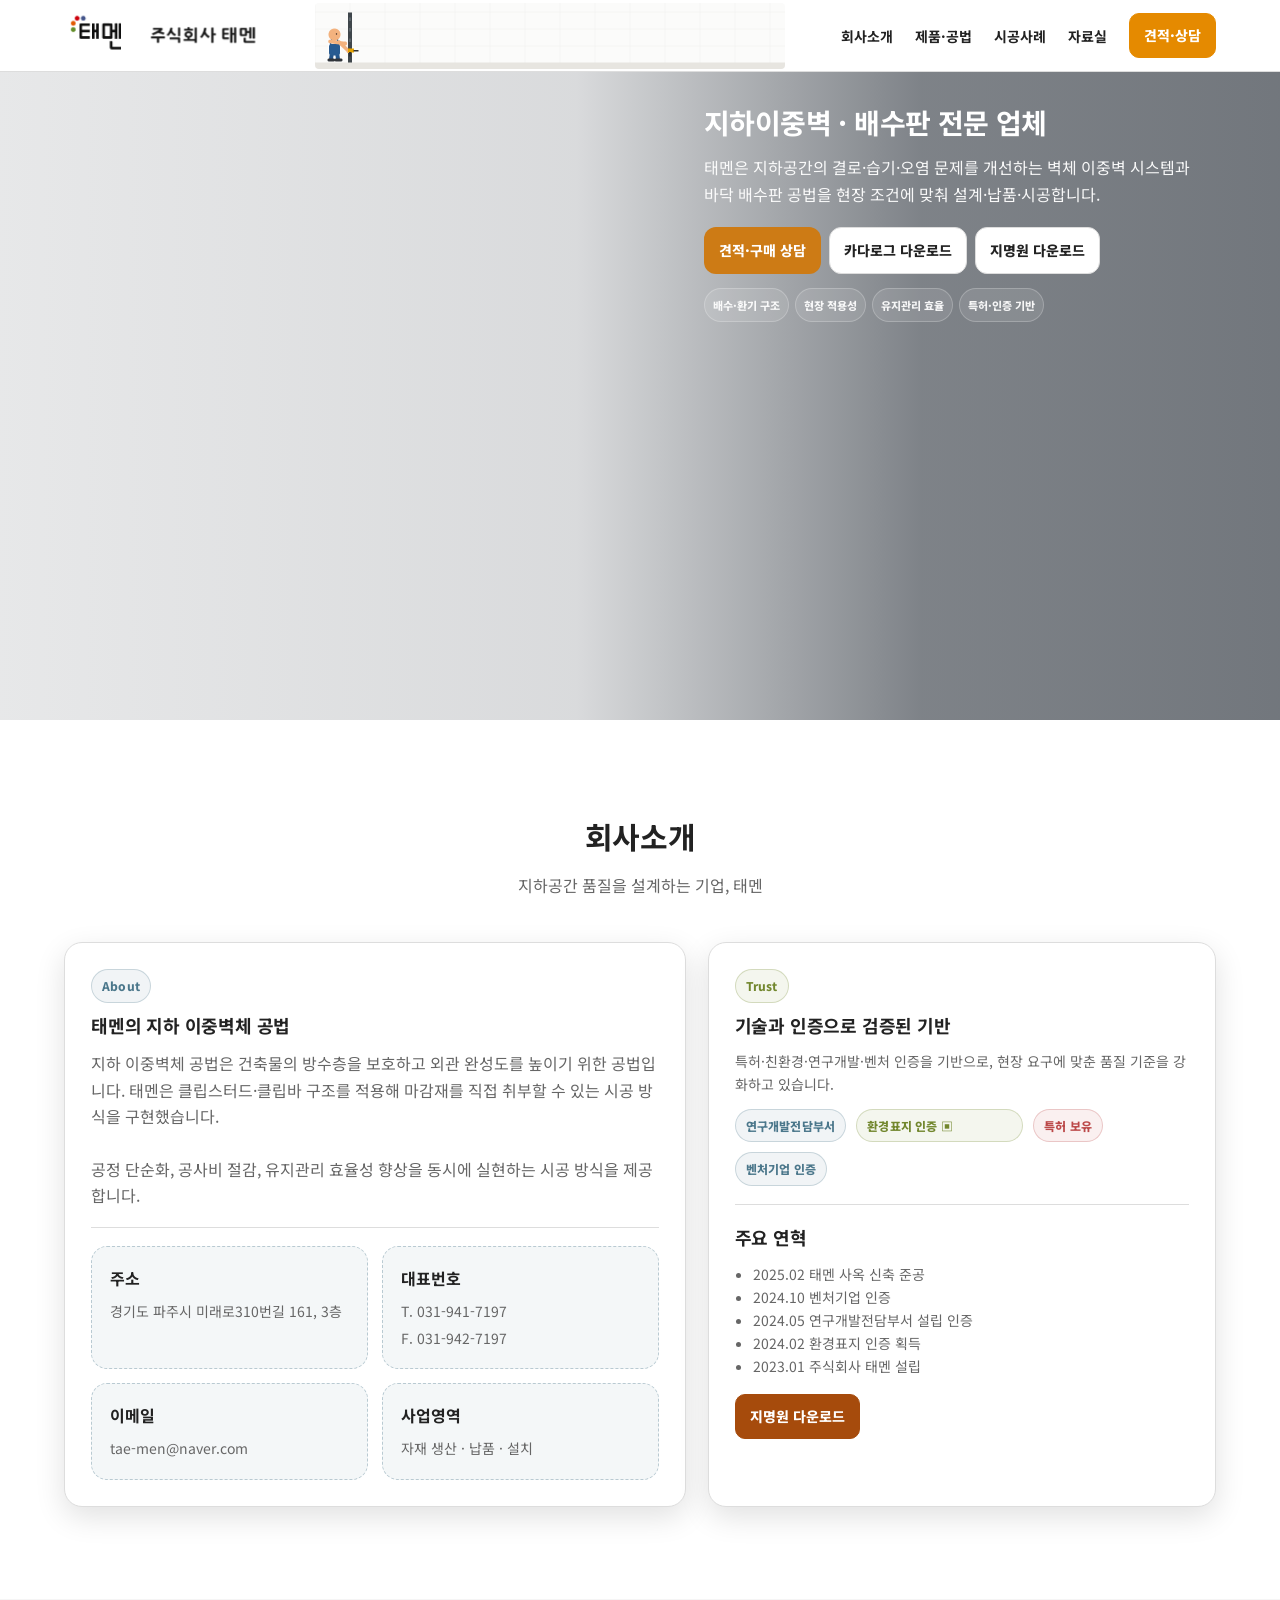
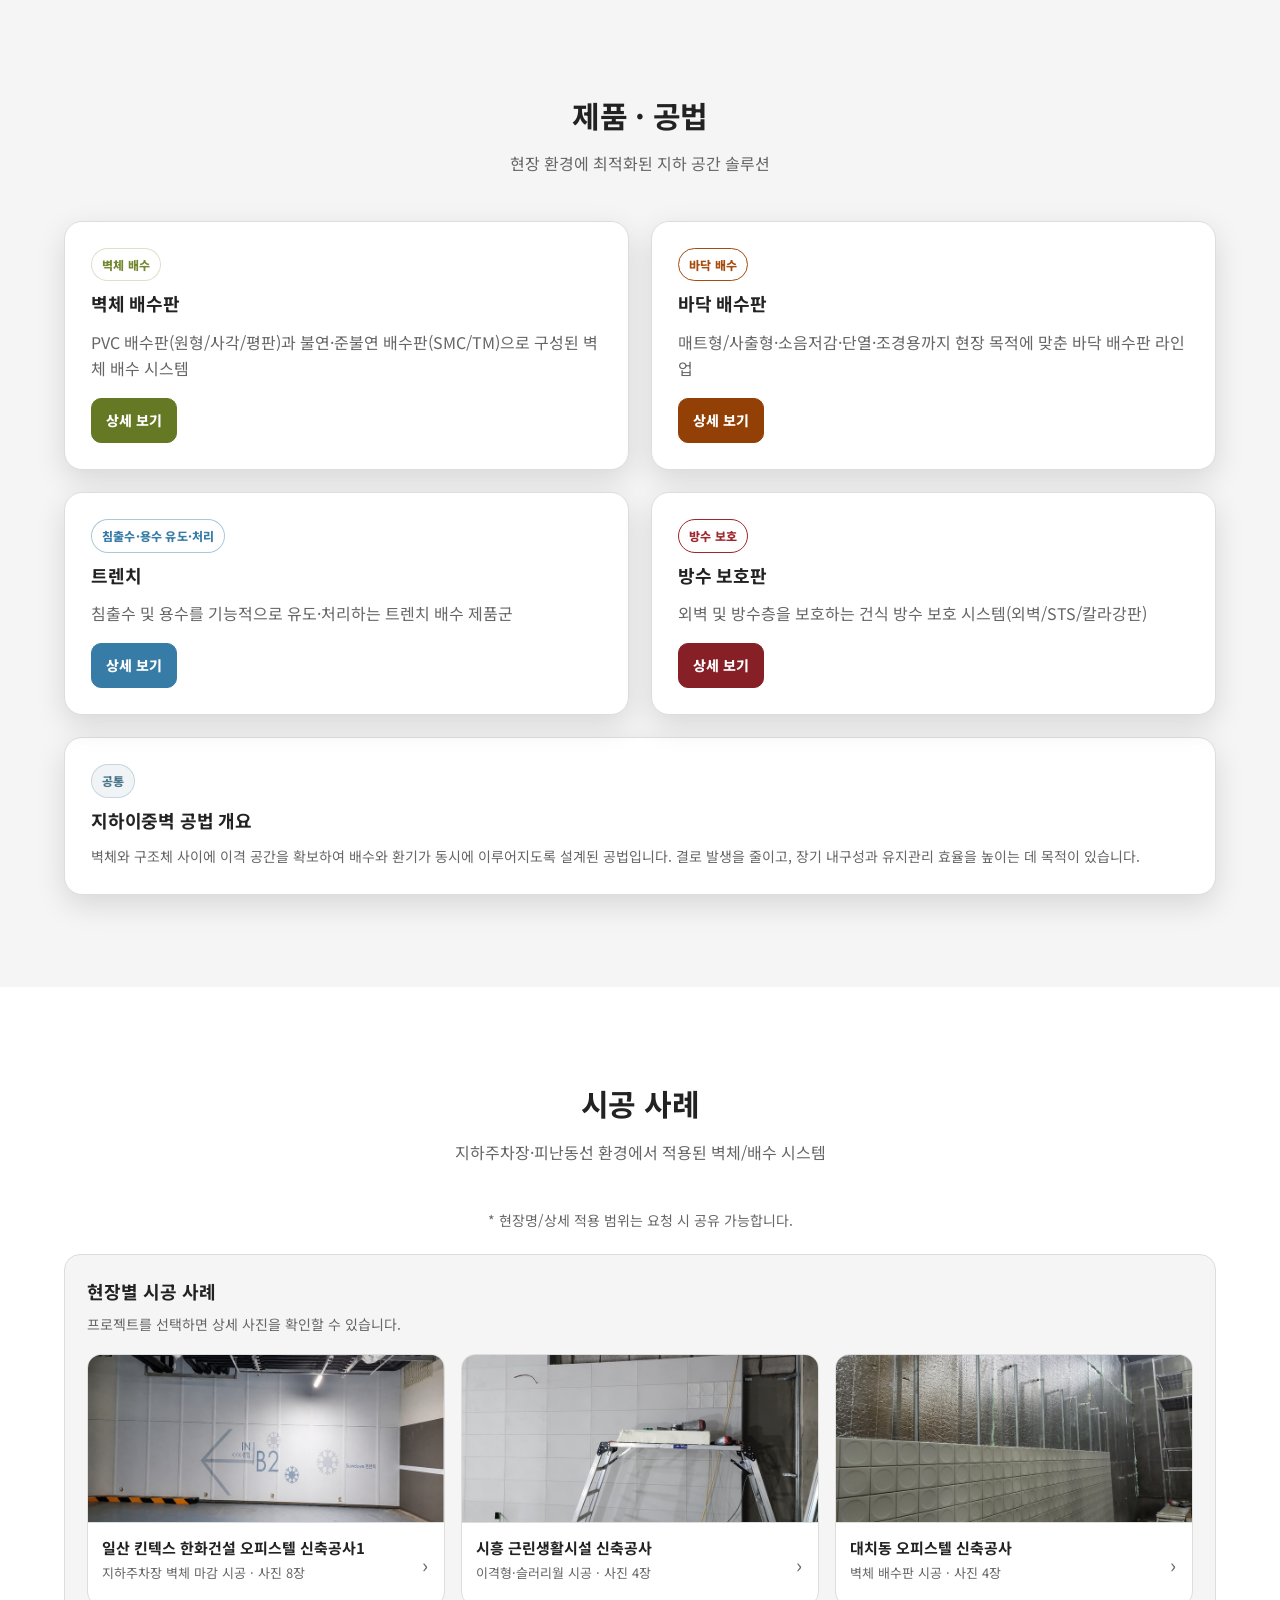
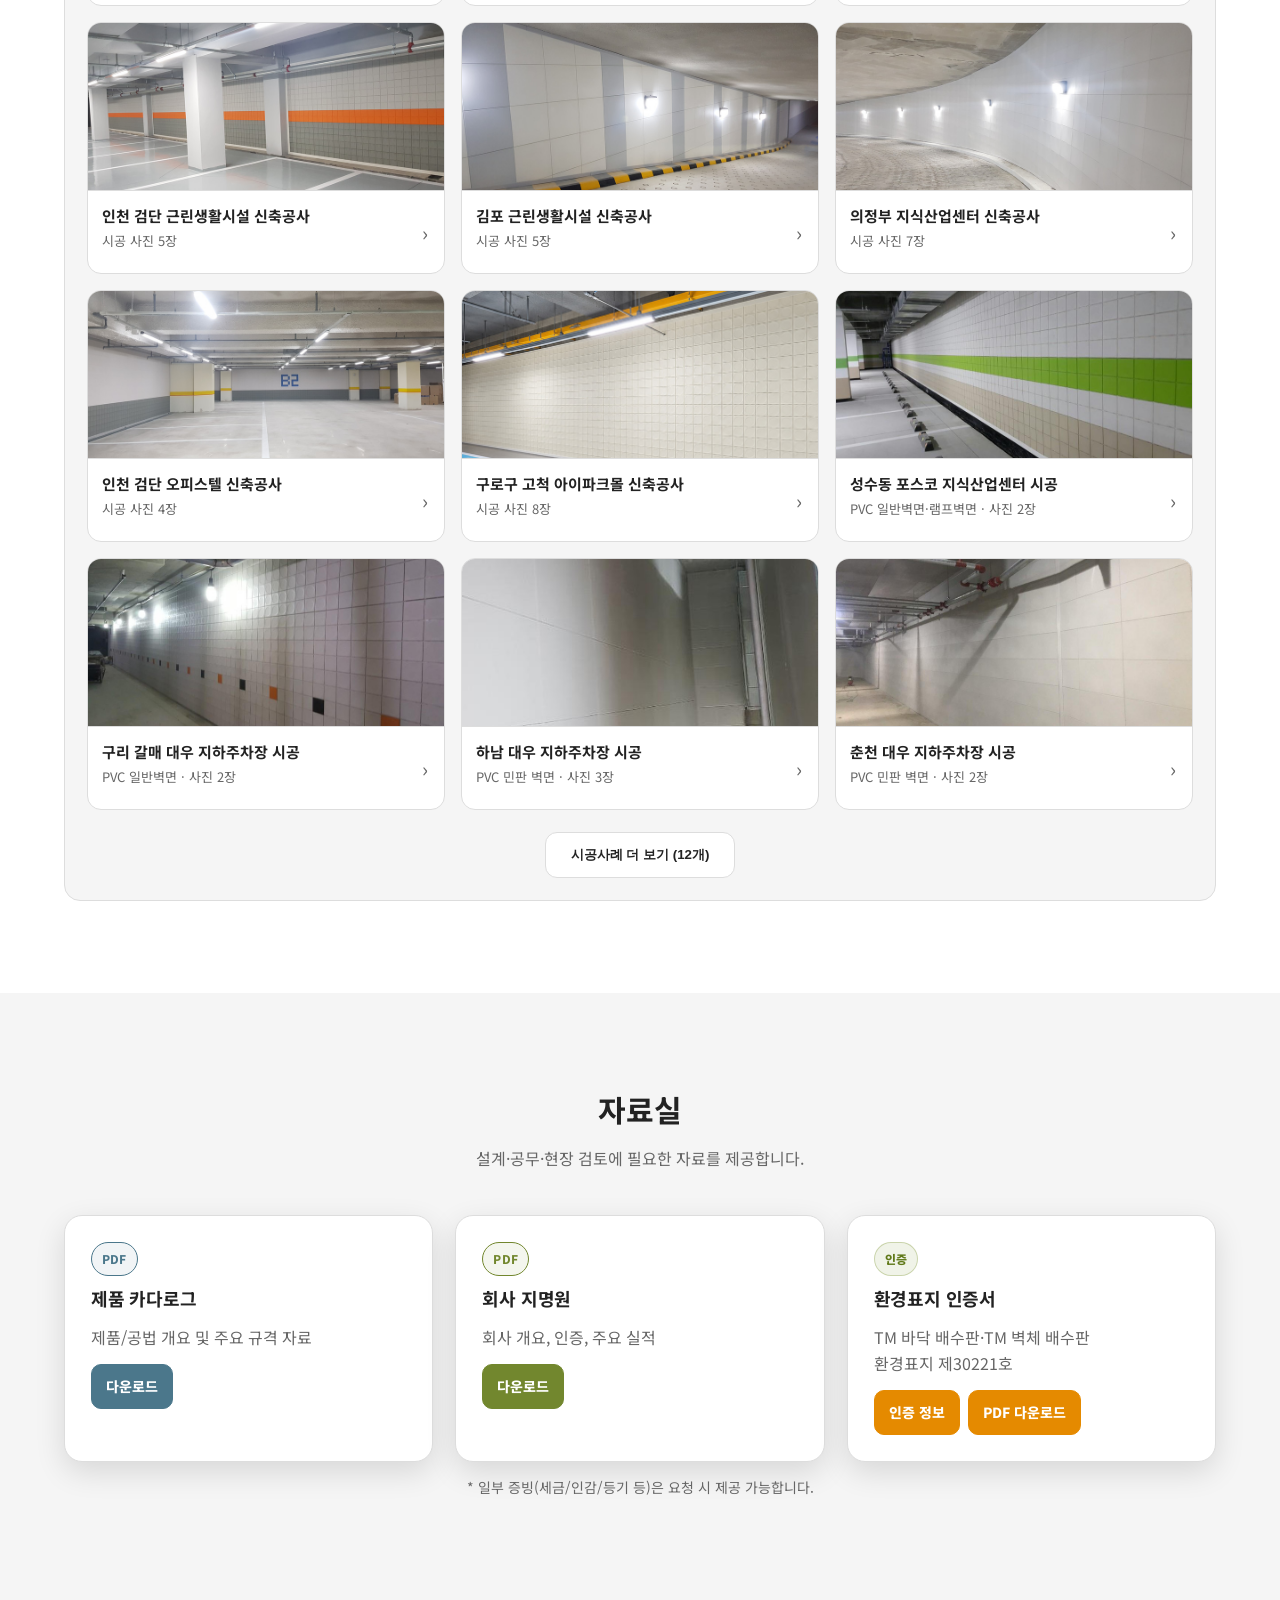
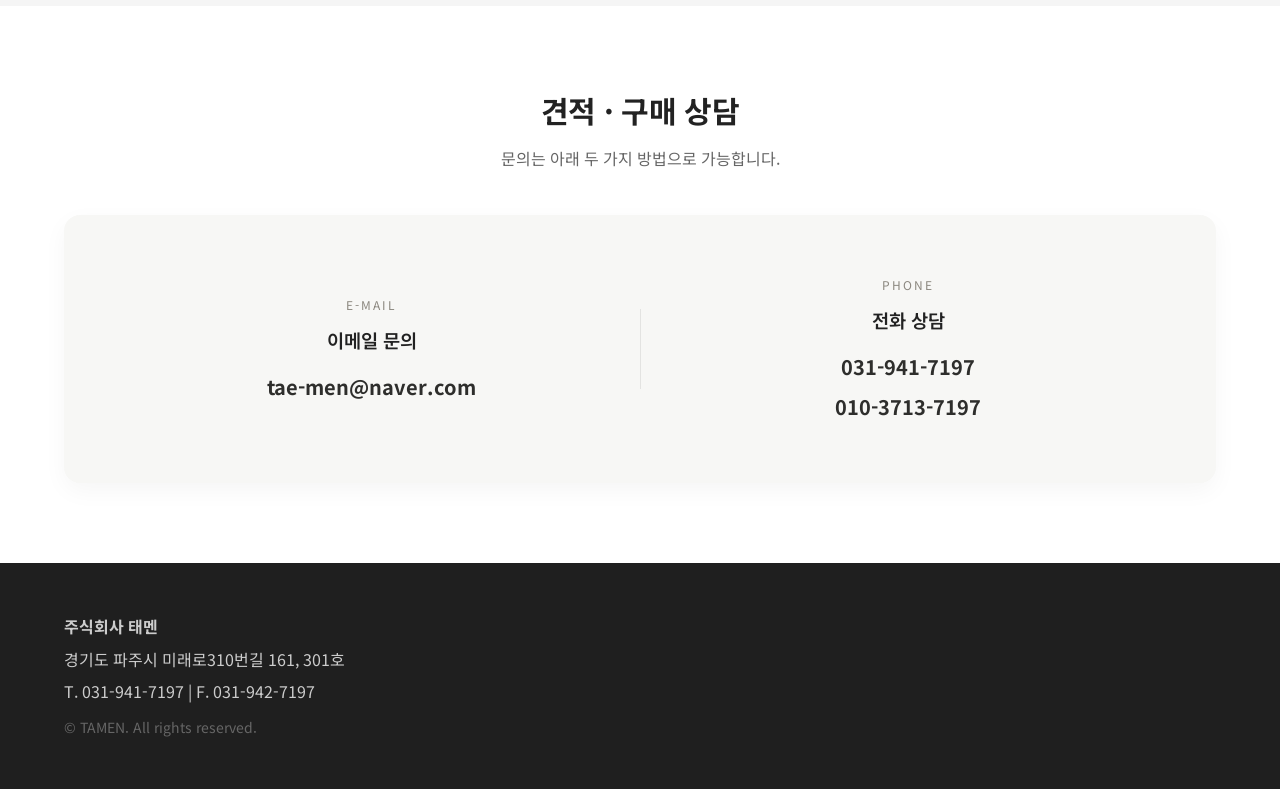
==== index.html @ 4be6370a "Restore original homepage design" ====
<!DOCTYPE html>

<html data-contact-email="contact@tamen.co.kr" lang="ko">
<head>
<meta charset="utf-8"/>
<meta content="width=device-width, initial-scale=1.0" name="viewport"/>
<script src="theme.js?v=20260923-night"></script>
<meta name="naver-site-verification" content="a15f8965338a1e789283f14a5df42946fd1f2dfb"/>
<title>주식회사 태멘 | 지하이중벽 · 배수판 전문기업</title>
<meta content="지하이중벽 · 배수판 전문 솔루션. 지하공간 결로·습기·오염 문제를 구조적으로 개선하는 자재·공법을 제공합니다." name="description"/>
<link rel="canonical" href="https://www.tae-men.com/"/>
<!-- Open Graph -->
<meta content="주식회사 태멘 | 지하이중벽 · 배수판 전문기업" property="og:title"/>
<meta content="지하주차장·피난동선을 위한 지하이중벽(벽체) 및 바닥 배수판 전문 솔루션" property="og:description"/>
<meta content="website" property="og:type"/>
<meta content="https://www.tae-men.com/assets/search-logo-square-white.png" property="og:image"/>
<meta content="1200" property="og:image:width"/>
<meta content="1200" property="og:image:height"/>
<meta content="image/png" property="og:image:type"/>
<meta content="주식회사 태멘 로고" property="og:image:alt"/>
<meta content="summary_large_image" name="twitter:card"/>
<meta content="https://www.tae-men.com/assets/search-logo-square-white.png" name="twitter:image"/>
<script type="application/ld+json">
{
  "@context": "https://schema.org",
  "@type": "Organization",
  "name": "주식회사 태멘",
  "url": "https://www.tae-men.com/",
  "logo": "https://www.tae-men.com/assets/search-logo-square-white.png"
}
</script>
<link href="assets/search-logo-square-white.png" rel="icon" type="image/png"/>
<link href="assets/search-logo-square-white.png" rel="apple-touch-icon"/>
<link href="https://fonts.googleapis.com" rel="preconnect"/>
<link crossorigin="" href="https://fonts.gstatic.com" rel="preconnect"/>
<link href="https://fonts.googleapis.com/css2?family=Noto+Sans+KR:wght@400;500;700;800;900&amp;display=swap" rel="stylesheet"/>
<link href="styles.css?v=20260930-certification" rel="stylesheet">
</link></head>
<body>
<header>
<div aria-label="상단 메뉴" class="container nav">
<div class="brand">
<span class="company-wordmark" role="img" aria-label="주식회사 태멘"></span>
<a aria-label="태멘 로고 — 페이지 맨 위로" href="#top"><img alt="태멘" class="logo-img" src="assets/logo-header-transparent.png"/></a>
</div>
<div class="header-installation" aria-label="클립바와 벽체 배수판 시공 애니메이션">
<canvas id="headerInstallationCanvas" width="940" height="132"></canvas>
</div>
<button aria-controls="mobileMenu" aria-expanded="false" class="menuBtn" id="menuBtn">☰ 메뉴</button>
<ul aria-label="메인 메뉴">
<li><a href="#company">회사소개</a></li>
<li><a href="#solutions">제품·공법</a></li>
<li><a href="#projects">시공사례</a></li>
<li><a href="#resources">자료실</a></li>
<li><a class="btn small" href="#consult">견적·상담</a></li>
</ul>
</div>
</header>
<div class="mobileMenu" id="mobileMenu">
<a href="#company">회사소개</a>
<a href="#solutions">제품·공법</a>
<a href="#projects">시공사례</a>
<a href="#resources">자료실</a>
<a href="#consult">견적·상담</a>
</div>
<main id="top">
<!-- HERO -->
<section aria-label="메인 소개" class="hero">
<div class="hero-inner">
<h1>지하이중벽 · 배수판 전문 업체</h1>
<p>
          태멘은 지하공간의 결로·습기·오염 문제를 개선하는 벽체 이중벽 시스템과 바닥 배수판 공법을
          현장 조건에 맞춰 설계·납품·시공합니다.
        </p>
<div class="ctaRow">
<a class="btn" href="#consult">견적·구매 상담</a>
<a class="btn secondary" download="" href="assets/catalog.pdf">카다로그 다운로드</a>
<a class="btn secondary" download="" href="assets/company-profile-homepage.pdf">지명원 다운로드</a>
</div>
<div aria-label="핵심 가치" class="pillRow">
<span class="pill">배수·환기 구조</span>
<span class="pill">현장 적용성</span>
<span class="pill">유지관리 효율</span>
<span class="pill">특허·인증 기반</span>
</div>
</div>
</section>
<!-- COMPANY -->
<section id="company">
<div class="container">
<div class="section-title">
<h2>회사소개</h2>
<p>지하공간 품질을 설계하는 기업, 태멘</p>
</div>
<div class="split">
<div class="card">
<span class="tag tech">About</span>
<h3>태멘의 지하 이중벽체 공법</h3>
<p>
              지하 이중벽체 공법은 건축물의 방수층을 보호하고 외관 완성도를 높이기 위한 공법입니다.
              태멘은 클립스터드·클립바 구조를 적용해 마감재를 직접 취부할 수 있는 시공 방식을 구현했습니다. <br/><br/>
              공정 단순화, 공사비 절감, 유지관리 효율성 향상을 동시에 실현하는 시공 방식을 제공합니다.
            </p>
<hr class="hr"/>
<div class="grid" style="grid-template-columns:repeat(auto-fit,minmax(220px,1fr)); gap:14px;">
<div class="note">
<b>주소</b>
<span class="muted">경기도 파주시 미래로310번길 161, 3층 </span>
</div>
<div class="note">
<b>대표번호</b>
<span class="muted">T. 031-941-7197<br/>F. 031-942-7197</span>
</div>
<div class="note">
<b>이메일</b>
<span class="muted">tae-men@naver.com</span>
</div>
<div class="note">
<b>사업영역</b>
<span class="muted">자재 생산 · 납품 · 설치</span>
</div>
</div>
</div>
<div class="card">
<span class="tag eco">Trust</span>
<h3>기술과 인증으로 검증된 기반</h3>
<p class="muted" style="margin-bottom:12px;">
              특허·친환경·연구개발·벤처 인증을 기반으로, 현장 요구에 맞춘 품질 기준을 강화하고 있습니다.
            </p>
<div class="badges">
<span class="tag tech">연구개발전담부서</span>
<a class="tag eco certificate-badge" href="environment-certification.html" data-certificate-open aria-haspopup="dialog">환경표지 인증 <span aria-hidden="true">▣</span><span class="certificate-badge-hint">인증서 보기</span></a>
<span class="tag fire">특허 보유</span>
<span class="tag tech">벤처기업 인증</span>
</div>
<hr class="hr"/>
<h3 style="margin-top:0;">주요 연혁</h3>
<ul class="muted" style="margin:0; padding-left:18px;">
<li>2025.02 태멘 사옥 신축 준공</li>
<li>2024.10 벤처기업 인증</li>
<li>2024.05 연구개발전담부서 설립 인증</li>
<li>2024.02 환경표지 인증 획득</li>
<li>2023.01 주식회사 태멘 설립</li>
</ul>
<div style="margin-top:16px; display:flex; gap:10px; flex-wrap:wrap;">
<a class="btn small company-profile-download" download="" href="assets/company-profile-homepage.pdf">지명원 다운로드</a>
</div>
</div>
</div>
</div>
</section>
<!-- SOLUTIONS -->
<section id="solutions" style="background:var(--bg);">
<div class="container">
<div class="section-title">
<h2>제품 · 공법</h2>
<p>현장 환경에 최적화된 지하 공간 솔루션</p>
</div>
<div class="grid solutions-grid">
<div class="card">
<span class="tag eco">벽체 배수</span>
<h3>벽체 배수판</h3>
<p>PVC 배수판(원형/사각/평판)과 불연·준불연 배수판(SMC/TM)으로 구성된 벽체 배수 시스템</p>
<div class="card-cta"><a class="btn small" href="wall.html">상세 보기</a></div>
</div>
<div class="card">
<span class="tag tech">바닥 배수</span>
<h3>바닥 배수판</h3>
<p>매트형/사출형·소음저감·단열·조경용까지 현장 목적에 맞춘 바닥 배수판 라인업</p>
<div class="card-cta"><a class="btn small secondary" href="drainage.html">상세 보기</a></div>
</div>
<div class="card trench-card">
<span class="tag trench">침출수·용수 유도·처리</span>
<h3>트렌치</h3>
<p>침출수 및 용수를 기능적으로 유도·처리하는 트렌치 배수 제품군</p>
<div class="card-cta"><a class="btn small" href="trench.html">상세 보기</a></div>
</div>
<div class="card">
<span class="tag tech">방수 보호</span>
<h3>방수 보호판</h3>
<p>외벽 및 방수층을 보호하는 건식 방수 보호 시스템(외벽/STS/칼라강판)</p>
<div class="card-cta"><a class="btn small secondary" href="waterproof.html">상세 보기</a></div>
</div>
</div>
<div class="card" style="margin-top:22px;">
<span class="tag tech">공통</span>
<h3>지하이중벽 공법 개요</h3>
<p class="muted">
            벽체와 구조체 사이에 이격 공간을 확보하여 배수와 환기가 동시에 이루어지도록 설계된 공법입니다.
            결로 발생을 줄이고, 장기 내구성과 유지관리 효율을 높이는 데 목적이 있습니다.
          </p>
</div>
</div>
</section>
<!-- SMC DETAIL -->
<!-- PVC DETAIL -->
<!-- SPEC TABLE -->
<section id="projects" style="background:#fff;">
<div class="container">
<div class="section-title">
<h2>시공 사례</h2>
<p>지하주차장·피난동선 환경에서 적용된 벽체/배수 시스템</p>
</div>
<p class="muted" style="text-align:center; margin-top:14px;">
          * 현장명/상세 적용 범위는 요청 시 공유 가능합니다.
        </p>
<div class="caseLibrary">
<div class="specLibraryTitle">
<h3>현장별 시공 사례</h3>
<p class="muted">프로젝트를 선택하면 상세 사진을 확인할 수 있습니다.</p>
</div>
<ul class="caseList">
<li class="caseListItem caseCard" data-gallery='[{"src":"assets/cases/kintex1_1.jpg","caption":"B2 진입로"},{"src":"assets/cases/kintex1_2.jpg","caption":"B5 진입로"},{"src":"assets/cases/kintex1_3.jpg","caption":"곡선 램프 구간"},{"src":"assets/cases/kintex1_4.jpg","caption":"B2 출구(OUT)"},{"src":"assets/cases/kintex1_5.jpg?v=20260914b","caption":"일산 킨텍스 한화건설 오피스텔 신축공사1 · 시멘트보드(CRC) 시공 사진 5"},{"src":"assets/cases/kintex1_6.jpg?v=20260914b","caption":"일산 킨텍스 한화건설 오피스텔 신축공사1 · 시멘트보드(CRC) 시공 사진 6"},{"src":"assets/cases/kintex1_7.jpg?v=20260914b","caption":"일산 킨텍스 한화건설 오피스텔 신축공사1 · 시멘트보드(CRC) 시공 사진 7"},{"src":"assets/cases/kintex1_8.jpg?v=20260914b","caption":"일산 킨텍스 한화건설 오피스텔 신축공사1 · 시멘트보드(CRC) 시공 사진 8"}]' data-title="일산 킨텍스 한화건설 오피스텔 신축공사1">
<div class="caseListThumb"><img alt="일산 킨텍스 한화건설 오피스텔 신축공사1" src="assets/cases/kintex1_1_thumb.jpg"/></div>
<div class="caseListBody">
<b>일산 킨텍스 한화건설 오피스텔 신축공사1</b>
<span>지하주차장 벽체 마감 시공 · 사진 8장</span>
</div>
<span aria-hidden="true" class="caseListArrow">›</span>
</li>
<li class="caseListItem caseCard" data-gallery='[{"src": "assets/cases/siheung_1.jpg", "caption": "시흥 근린생활시설 신축공사 · 이격형 시공 1"}, {"src": "assets/cases/siheung_2.jpg", "caption": "시흥 근린생활시설 신축공사 · 이격형 시공 2"}, {"src": "assets/cases/siheung_3.jpg", "caption": "시흥 근린생활시설 신축공사 · 슬러리월 시공 1"}, {"src": "assets/cases/siheung_4.jpg", "caption": "시흥 근린생활시설 신축공사 · 슬러리월 시공 2"}]' data-title="시흥 근린생활시설 신축공사">
<div class="caseListThumb"><img alt="시흥 근린생활시설 신축공사 이격형 시공" src="assets/cases/siheung_1_thumb.jpg" loading="lazy"/></div>
<div class="caseListBody">
<b>시흥 근린생활시설 신축공사</b>
<span>이격형·슬러리월 시공 · 사진 4장</span>
</div>
<span aria-hidden="true" class="caseListArrow">›</span>
</li>
<li class="caseListItem caseCard" data-gallery='[{"src": "assets/cases/daechi_1.jpg", "caption": "대치동 오피스텔 신축공사 · 시공 사진 1"}, {"src": "assets/cases/daechi_2.jpg", "caption": "대치동 오피스텔 신축공사 · 시공 사진 2"}, {"src": "assets/cases/daechi_3.jpg", "caption": "대치동 오피스텔 신축공사 · 시공 사진 3"}, {"src": "assets/cases/daechi_4.jpg", "caption": "대치동 오피스텔 신축공사 · 시공 사진 4"}]' data-title="대치동 오피스텔 신축공사">
<div class="caseListThumb"><img alt="대치동 오피스텔 신축공사 벽체 배수판 시공" src="assets/cases/daechi_1_thumb.jpg" loading="lazy"/></div>
<div class="caseListBody">
<b>대치동 오피스텔 신축공사</b>
<span>벽체 배수판 시공 · 사진 4장</span>
</div>
<span aria-hidden="true" class="caseListArrow">›</span>
</li>
<li class="caseListItem caseCard" data-gallery='[{"src":"assets/cases/geomdan_1.jpg","caption":"인천 검단 근린생활시설 신축공사 · 시공 사진 1"},{"src":"assets/cases/geomdan_2.jpg","caption":"인천 검단 근린생활시설 신축공사 · 시공 사진 2"},{"src":"assets/cases/geomdan_3.jpg","caption":"인천 검단 근린생활시설 신축공사 · 시공 사진 3"},{"src":"assets/cases/geomdan_4.jpg","caption":"인천 검단 근린생활시설 신축공사 · 시공 사진 4"},{"src":"assets/cases/geomdan_5.jpg","caption":"인천 검단 근린생활시설 신축공사 · 시공 사진 5"}]' data-title="인천 검단 근린생활시설 신축공사">
<div class="caseListThumb"><img alt="인천 검단 근린생활시설 신축공사 시공 사진" src="assets/cases/geomdan_1_thumb.jpg" loading="lazy"/></div>
<div class="caseListBody">
<b>인천 검단 근린생활시설 신축공사</b>
<span>시공 사진 5장</span>
</div>
<span aria-hidden="true" class="caseListArrow">›</span>
</li>
<li class="caseListItem caseCard" data-gallery='[{"src":"assets/cases/gimpo_1.jpg","caption":"김포 근린생활시설 신축공사 · 시공 사진 1"},{"src":"assets/cases/gimpo_2.jpg","caption":"김포 근린생활시설 신축공사 · 시공 사진 2"},{"src":"assets/cases/gimpo_3.jpg","caption":"김포 근린생활시설 신축공사 · 시공 사진 3"},{"src":"assets/cases/gimpo_4.jpg","caption":"김포 근린생활시설 신축공사 · 시공 사진 4"},{"src":"assets/cases/gimpo_5.jpg","caption":"김포 근린생활시설 신축공사 · 시공 사진 5"}]' data-title="김포 근린생활시설 신축공사">
<div class="caseListThumb"><img alt="김포 근린생활시설 신축공사 시공 사진" src="assets/cases/gimpo_1_thumb.jpg" loading="lazy"/></div>
<div class="caseListBody">
<b>김포 근린생활시설 신축공사</b>
<span>시공 사진 5장</span>
</div>
<span aria-hidden="true" class="caseListArrow">›</span>
</li>
<li class="caseListItem caseCard" data-gallery='[{"src":"assets/cases/uijeongbu_1.jpg","caption":"의정부 지식산업센터 신축공사 · 시공 사진 1"},{"src":"assets/cases/uijeongbu_2.jpg","caption":"의정부 지식산업센터 신축공사 · 시공 사진 2"},{"src":"assets/cases/uijeongbu_3.jpg","caption":"의정부 지식산업센터 신축공사 · 시공 사진 3"},{"src":"assets/cases/uijeongbu_4.jpg","caption":"의정부 지식산업센터 신축공사 · 시공 사진 4"},{"src":"assets/cases/uijeongbu_5.jpg","caption":"의정부 지식산업센터 신축공사 · 시공 사진 5"},{"src":"assets/cases/uijeongbu_6.jpg","caption":"의정부 지식산업센터 신축공사 · 시공 사진 6"},{"src":"assets/cases/uijeongbu_7.jpg","caption":"의정부 지식산업센터 신축공사 · 시공 사진 7"}]' data-title="의정부 지식산업센터 신축공사">
<div class="caseListThumb"><img alt="의정부 지식산업센터 신축공사 시공 사진" src="assets/cases/uijeongbu_1_thumb.jpg" loading="lazy"/></div>
<div class="caseListBody">
<b>의정부 지식산업센터 신축공사</b>
<span>시공 사진 7장</span>
</div>
<span aria-hidden="true" class="caseListArrow">›</span>
</li>
<li class="caseListItem caseCard" data-gallery='[{"src":"assets/cases/geomdan_officetel_1.jpg","caption":"인천 검단 오피스텔 신축공사 · 시공 사진 1"},{"src":"assets/cases/geomdan_officetel_2.jpg","caption":"인천 검단 오피스텔 신축공사 · 시공 사진 2"},{"src":"assets/cases/geomdan_officetel_3.jpg","caption":"인천 검단 오피스텔 신축공사 · 시공 사진 3"},{"src":"assets/cases/geomdan_officetel_4.jpg","caption":"인천 검단 오피스텔 신축공사 · 시공 사진 4"}]' data-title="인천 검단 오피스텔 신축공사">
<div class="caseListThumb"><img alt="인천 검단 오피스텔 신축공사 시공 사진" src="assets/cases/geomdan_officetel_1_thumb.jpg" loading="lazy"/></div>
<div class="caseListBody">
<b>인천 검단 오피스텔 신축공사</b>
<span>시공 사진 4장</span>
</div>
<span aria-hidden="true" class="caseListArrow">›</span>
</li>
<li class="caseListItem caseCard" data-gallery='[{"src":"assets/cases/gocheok_1.png","caption":"구로구 고척 아이파크몰 신축공사 · 시공 사진 1"},{"src":"assets/cases/gocheok_2.png","caption":"구로구 고척 아이파크몰 신축공사 · 시공 사진 2"},{"src":"assets/cases/gocheok_3.png","caption":"구로구 고척 아이파크몰 신축공사 · 시공 사진 3"},{"src":"assets/cases/gocheok_4.png","caption":"구로구 고척 아이파크몰 신축공사 · 시공 사진 4"},{"src":"assets/cases/gocheok_5.png","caption":"구로구 고척 아이파크몰 신축공사 · 시공 사진 5"},{"src":"assets/cases/gocheok_6.png","caption":"구로구 고척 아이파크몰 신축공사 · 시공 사진 6"},{"src":"assets/cases/gocheok_7.png","caption":"구로구 고척 아이파크몰 신축공사 · 시공 사진 7"},{"src":"assets/cases/gocheok_8.png","caption":"구로구 고척 아이파크몰 신축공사 · 시공 사진 8"}]' data-title="구로구 고척 아이파크몰 신축공사">
<div class="caseListThumb"><img alt="구로구 고척 아이파크몰 신축공사 시공 사진" src="assets/cases/gocheok_1_thumb.jpg" loading="lazy"/></div>
<div class="caseListBody">
<b>구로구 고척 아이파크몰 신축공사</b>
<span>시공 사진 8장</span>
</div>
<span aria-hidden="true" class="caseListArrow">›</span>
</li>
<li class="caseListItem caseCard" data-gallery='[{"src":"assets/cases/seongsu_posco_1.jpg?v=20260914b","caption":"성수동 포스코 지식산업센터 시공 · PVC 일반벽면·램프벽면 시공 사진 1"},{"src":"assets/cases/seongsu_posco_2.jpg?v=20260914b","caption":"성수동 포스코 지식산업센터 시공 · PVC 일반벽면·램프벽면 시공 사진 2"}]' data-title="성수동 포스코 지식산업센터 시공">
<div class="caseListThumb"><img alt="성수동 포스코 지식산업센터 시공" src="assets/cases/seongsu_posco_1_thumb.jpg" loading="lazy"/></div>
<div class="caseListBody"><b>성수동 포스코 지식산업센터 시공</b><span>PVC 일반벽면·램프벽면 · 사진 2장</span></div>
<span aria-hidden="true" class="caseListArrow">›</span>
</li>
<li class="caseListItem caseCard" data-gallery='[{"src":"assets/cases/guri_galmae_daewoo_1.jpg?v=20260914b","caption":"구리 갈매 대우 지하주차장 시공 · PVC 일반벽면 시공 사진 1"},{"src":"assets/cases/guri_galmae_daewoo_2.jpg?v=20260914b","caption":"구리 갈매 대우 지하주차장 시공 · PVC 일반벽면 시공 사진 2"}]' data-title="구리 갈매 대우 지하주차장 시공">
<div class="caseListThumb"><img alt="구리 갈매 대우 지하주차장 시공" src="assets/cases/guri_galmae_daewoo_1_thumb.jpg" loading="lazy"/></div>
<div class="caseListBody"><b>구리 갈매 대우 지하주차장 시공</b><span>PVC 일반벽면 · 사진 2장</span></div>
<span aria-hidden="true" class="caseListArrow">›</span>
</li>
<li class="caseListItem caseCard" data-gallery='[{"src":"assets/cases/hanam_daewoo_1.jpg?v=20260914b","caption":"하남 대우 지하주차장 시공 · PVC 민판 벽면 시공 사진 1"},{"src":"assets/cases/hanam_daewoo_2.jpg?v=20260914b","caption":"하남 대우 지하주차장 시공 · PVC 민판 벽면 시공 사진 2"},{"src":"assets/cases/hanam_daewoo_3.jpg?v=20260914b","caption":"하남 대우 지하주차장 시공 · PVC 민판 벽면 시공 사진 3"}]' data-title="하남 대우 지하주차장 시공">
<div class="caseListThumb"><img alt="하남 대우 지하주차장 시공" src="assets/cases/hanam_daewoo_1_thumb.jpg" loading="lazy"/></div>
<div class="caseListBody"><b>하남 대우 지하주차장 시공</b><span>PVC 민판 벽면 · 사진 3장</span></div>
<span aria-hidden="true" class="caseListArrow">›</span>
</li>
<li class="caseListItem caseCard" data-gallery='[{"src":"assets/cases/chuncheon_daewoo_1.jpg?v=20260914b","caption":"춘천 대우 지하주차장 시공 · PVC 민판 벽면 시공 사진 1"},{"src":"assets/cases/chuncheon_daewoo_2.jpg?v=20260914b","caption":"춘천 대우 지하주차장 시공 · PVC 민판 벽면 시공 사진 2"}]' data-title="춘천 대우 지하주차장 시공">
<div class="caseListThumb"><img alt="춘천 대우 지하주차장 시공" src="assets/cases/chuncheon_daewoo_1_thumb.jpg" loading="lazy"/></div>
<div class="caseListBody"><b>춘천 대우 지하주차장 시공</b><span>PVC 민판 벽면 · 사진 2장</span></div>
<span aria-hidden="true" class="caseListArrow">›</span>
</li>
<li class="caseListItem caseCard" data-gallery='[{"src":"assets/cases/suwon_etech_1.jpg?v=20260914b","caption":"수원 이테크 지하주차장 시공 · PVC 민판 벽면 시공 사진 1"},{"src":"assets/cases/suwon_etech_2.jpg?v=20260914b","caption":"수원 이테크 지하주차장 시공 · PVC 민판 벽면 시공 사진 2"}]' data-title="수원 이테크 지하주차장 시공">
<div class="caseListThumb"><img alt="수원 이테크 지하주차장 시공" src="assets/cases/suwon_etech_1_thumb.jpg" loading="lazy"/></div>
<div class="caseListBody"><b>수원 이테크 지하주차장 시공</b><span>PVC 민판 벽면 · 사진 2장</span></div>
<span aria-hidden="true" class="caseListArrow">›</span>
</li>
<li class="caseListItem caseCard" data-gallery='[{"src":"assets/cases/pvc_plain_wall_1.jpg?v=20260914b","caption":"지하주차장 PVC 민판 벽면 시공 · 시공 사진 1"},{"src":"assets/cases/pvc_plain_wall_2.jpg?v=20260914b","caption":"지하주차장 PVC 민판 벽면 시공 · 시공 사진 2"},{"src":"assets/cases/pvc_plain_wall_3.jpg?v=20260914b","caption":"지하주차장 PVC 민판 벽면 시공 · 시공 사진 3"},{"src":"assets/cases/pvc_plain_wall_4.jpg?v=20260914b","caption":"지하주차장 PVC 민판 벽면 시공 · 시공 사진 4"},{"src":"assets/cases/pvc_plain_wall_5.jpg?v=20260914b","caption":"지하주차장 PVC 민판 벽면 시공 · 시공 사진 5"}]' data-title="지하주차장 PVC 민판 벽면 시공">
<div class="caseListThumb"><img alt="지하주차장 PVC 민판 벽면 시공" src="assets/cases/pvc_plain_wall_1_thumb.jpg" loading="lazy"/></div>
<div class="caseListBody"><b>지하주차장 PVC 민판 벽면 시공</b><span>PVC 민판 벽면 · 사진 5장</span></div>
<span aria-hidden="true" class="caseListArrow">›</span>
</li>
<li class="caseListItem caseCard" data-gallery='[{"src":"assets/cases/cheongju_gagyeong_ipark_1.jpg?v=20260914b","caption":"청주 가경 아이파크 지하주차장 시공 · PVC 민판혼용 벽면 시공 사진 1"}]' data-title="청주 가경 아이파크 지하주차장 시공">
<div class="caseListThumb"><img alt="청주 가경 아이파크 지하주차장 시공" src="assets/cases/cheongju_gagyeong_ipark_1_thumb.jpg" loading="lazy"/></div>
<div class="caseListBody"><b>청주 가경 아이파크 지하주차장 시공</b><span>PVC 민판혼용 벽면 · 사진 1장</span></div>
<span aria-hidden="true" class="caseListArrow">›</span>
</li>
<li class="caseListItem caseCard" data-gallery='[{"src":"assets/cases/sinjeong_newtown_ipark_1.jpg?v=20260914b","caption":"신정뉴타운 아이파크 지하주차장 시공 · PVC 민판혼용 벽면 시공 사진 1"}]' data-title="신정뉴타운 아이파크 지하주차장 시공">
<div class="caseListThumb"><img alt="신정뉴타운 아이파크 지하주차장 시공" src="assets/cases/sinjeong_newtown_ipark_1_thumb.jpg" loading="lazy"/></div>
<div class="caseListBody"><b>신정뉴타운 아이파크 지하주차장 시공</b><span>PVC 민판혼용 벽면 · 사진 1장</span></div>
<span aria-hidden="true" class="caseListArrow">›</span>
</li>
<li class="caseListItem caseCard" data-gallery='[{"src":"assets/cases/pvc_mixed_wall_1.jpg?v=20260914b","caption":"지하주차장 PVC 민판혼용 벽면 시공 · 시공 사진 1"},{"src":"assets/cases/pvc_mixed_wall_2.jpg?v=20260914b","caption":"지하주차장 PVC 민판혼용 벽면 시공 · 시공 사진 2"}]' data-title="지하주차장 PVC 민판혼용 벽면 시공">
<div class="caseListThumb"><img alt="지하주차장 PVC 민판혼용 벽면 시공" src="assets/cases/pvc_mixed_wall_1_thumb.jpg" loading="lazy"/></div>
<div class="caseListBody"><b>지하주차장 PVC 민판혼용 벽면 시공</b><span>PVC 민판혼용 벽면 · 사진 2장</span></div>
<span aria-hidden="true" class="caseListArrow">›</span>
</li>
<li class="caseListItem caseCard" data-gallery='[{"src":"assets/cases/suwon_chilbo_gym_1.jpg?v=20260914b","caption":"수원 칠보체육관 지하주차장 시공 · PVC 램프·일반벽면 시공 사진 1"},{"src":"assets/cases/suwon_chilbo_gym_2.jpg?v=20260914b","caption":"수원 칠보체육관 지하주차장 시공 · PVC 램프·일반벽면 시공 사진 2"},{"src":"assets/cases/suwon_chilbo_gym_3.jpg?v=20260914b","caption":"수원 칠보체육관 지하주차장 시공 · PVC 램프·일반벽면 시공 사진 3"},{"src":"assets/cases/suwon_chilbo_gym_4.jpg?v=20260914b","caption":"수원 칠보체육관 지하주차장 시공 · PVC 램프·일반벽면 시공 사진 4"}]' data-title="수원 칠보체육관 지하주차장 시공">
<div class="caseListThumb"><img alt="수원 칠보체육관 지하주차장 시공" src="assets/cases/suwon_chilbo_gym_1_thumb.jpg" loading="lazy"/></div>
<div class="caseListBody"><b>수원 칠보체육관 지하주차장 시공</b><span>PVC 램프·일반벽면 · 사진 4장</span></div>
<span aria-hidden="true" class="caseListArrow">›</span>
</li>
<li class="caseListItem caseCard" data-gallery='[{"src":"assets/cases/ilsan_yadang_1.jpg?v=20260914b","caption":"일산 야당 지하주차장 시공 · PVC 일반벽면 시공 사진 1"},{"src":"assets/cases/ilsan_yadang_2.jpg?v=20260914b","caption":"일산 야당 지하주차장 시공 · PVC 일반벽면 시공 사진 2"}]' data-title="일산 야당 지하주차장 시공">
<div class="caseListThumb"><img alt="일산 야당 지하주차장 시공" src="assets/cases/ilsan_yadang_1_thumb.jpg" loading="lazy"/></div>
<div class="caseListBody"><b>일산 야당 지하주차장 시공</b><span>PVC 일반벽면 · 사진 2장</span></div>
<span aria-hidden="true" class="caseListArrow">›</span>
</li>
<li class="caseListItem caseCard" data-gallery='[{"src":"assets/cases/kepco_office_1.jpg?v=20260914b","caption":"한전 사옥 신축공사 · PVC 램프벽면 시공 사진 1"}]' data-title="한전 사옥 신축공사">
<div class="caseListThumb"><img alt="한전 사옥 신축공사" src="assets/cases/kepco_office_1_thumb.jpg" loading="lazy"/></div>
<div class="caseListBody"><b>한전 사옥 신축공사</b><span>PVC 램프벽면 · 사진 1장</span></div>
<span aria-hidden="true" class="caseListArrow">›</span>
</li>
<li class="caseListItem caseCard" data-gallery='[{"src":"assets/cases/magok_tracon_tower_1.jpg?v=20260914b","caption":"마곡 트래콘타워 지하주차장 시공 · PVC 층방향 시공 사진 1"}]' data-title="마곡 트래콘타워 지하주차장 시공">
<div class="caseListThumb"><img alt="마곡 트래콘타워 지하주차장 시공" src="assets/cases/magok_tracon_tower_1_thumb.jpg" loading="lazy"/></div>
<div class="caseListBody"><b>마곡 트래콘타워 지하주차장 시공</b><span>PVC 층방향 · 사진 1장</span></div>
<span aria-hidden="true" class="caseListArrow">›</span>
</li>
<li class="caseListItem caseCard" data-gallery='[{"src":"assets/cases/wonheung_posco_bom_1.jpg?v=20260914b","caption":"원흥 포스코 봄 오피스텔 시공 · PVC 층방향 시공 사진 1"}]' data-title="원흥 포스코 봄 오피스텔 시공">
<div class="caseListThumb"><img alt="원흥 포스코 봄 오피스텔 시공" src="assets/cases/wonheung_posco_bom_1_thumb.jpg" loading="lazy"/></div>
<div class="caseListBody"><b>원흥 포스코 봄 오피스텔 시공</b><span>PVC 층방향 · 사진 1장</span></div>
<span aria-hidden="true" class="caseListArrow">›</span>
</li>
<li class="caseListItem caseCard" data-gallery='[{"src":"assets/cases/magok_chamzone_1.jpg?v=20260914b","caption":"마곡 참존 지하주차장 시공 · PVC 층방향 시공 사진 1"}]' data-title="마곡 참존 지하주차장 시공">
<div class="caseListThumb"><img alt="마곡 참존 지하주차장 시공" src="assets/cases/magok_chamzone_1_thumb.jpg" loading="lazy"/></div>
<div class="caseListBody"><b>마곡 참존 지하주차장 시공</b><span>PVC 층방향 · 사진 1장</span></div>
<span aria-hidden="true" class="caseListArrow">›</span>
</li>
<li class="caseListItem caseCard" data-gallery='[{"src":"assets/cases/dongtan_yoonjeong_plaza_1.jpg?v=20260914b","caption":"동탄 윤정프라자 지하주차장 시공 · PVC 층방향 시공 사진 1"}]' data-title="동탄 윤정프라자 지하주차장 시공">
<div class="caseListThumb"><img alt="동탄 윤정프라자 지하주차장 시공" src="assets/cases/dongtan_yoonjeong_plaza_1_thumb.jpg" loading="lazy"/></div>
<div class="caseListBody"><b>동탄 윤정프라자 지하주차장 시공</b><span>PVC 층방향 · 사진 1장</span></div>
<span aria-hidden="true" class="caseListArrow">›</span>
</li>
<li class="caseListItem caseCard" data-gallery='[{"src":"assets/cases/unjeong_samyung_plaza_1.jpg?v=20260914b","caption":"운정 야당 삼융프라자 지하주차장 시공 · SMC 벽면 시공 사진 1"},{"src":"assets/cases/unjeong_samyung_plaza_2.jpg?v=20260914b","caption":"운정 야당 삼융프라자 지하주차장 시공 · SMC 벽면 시공 사진 2"}]' data-title="운정 야당 삼융프라자 지하주차장 시공">
<div class="caseListThumb"><img alt="운정 야당 삼융프라자 지하주차장 시공" src="assets/cases/unjeong_samyung_plaza_1_thumb.jpg" loading="lazy"/></div>
<div class="caseListBody"><b>운정 야당 삼융프라자 지하주차장 시공</b><span>SMC 벽면 · 사진 2장</span></div>
<span aria-hidden="true" class="caseListArrow">›</span>
</li>
<li class="caseListItem caseCard" data-gallery='[{"src":"assets/cases/cheongna_byc_1.jpg?v=20260914b","caption":"청라 BYC 오피스텔 시공 · SMC 벽면 시공 사진 1"},{"src":"assets/cases/cheongna_byc_2.jpg?v=20260914b","caption":"청라 BYC 오피스텔 시공 · SMC 벽면 시공 사진 2"}]' data-title="청라 BYC 오피스텔 시공">
<div class="caseListThumb"><img alt="청라 BYC 오피스텔 시공" src="assets/cases/cheongna_byc_1_thumb.jpg" loading="lazy"/></div>
<div class="caseListBody"><b>청라 BYC 오피스텔 시공</b><span>SMC 벽면 · 사진 2장</span></div>
<span aria-hidden="true" class="caseListArrow">›</span>
</li>
<li class="caseListItem caseCard" data-gallery='[{"src":"assets/cases/daejeon_yuseong_byc_1.jpg?v=20260914b","caption":"대전 유성 BYC 오피스텔 시공 · 칼라강판 시공 사진 1"}]' data-title="대전 유성 BYC 오피스텔 시공">
<div class="caseListThumb"><img alt="대전 유성 BYC 오피스텔 시공" src="assets/cases/daejeon_yuseong_byc_1_thumb.jpg" loading="lazy"/></div>
<div class="caseListBody"><b>대전 유성 BYC 오피스텔 시공</b><span>칼라강판 · 사진 1장</span></div>
<span aria-hidden="true" class="caseListArrow">›</span>
</li>
<li class="caseListItem caseCard" data-gallery='[{"src":"assets/cases/d_auto_1.jpg?v=20260914b","caption":"D-auto 자동차관련시설 시공 · 칼라강판 시공 사진 1"},{"src":"assets/cases/d_auto_2.jpg?v=20260914b","caption":"D-auto 자동차관련시설 시공 · 칼라강판 시공 사진 2"}]' data-title="D-auto 자동차관련시설 시공">
<div class="caseListThumb"><img alt="D-auto 자동차관련시설 시공" src="assets/cases/d_auto_1_thumb.jpg" loading="lazy"/></div>
<div class="caseListBody"><b>D-auto 자동차관련시설 시공</b><span>칼라강판 · 사진 2장</span></div>
<span aria-hidden="true" class="caseListArrow">›</span>
</li>
<li class="caseListItem caseCard" data-gallery='[{"src":"assets/cases/saemaeul_geumgo_1.jpg?v=20260914b","caption":"새마을금고 지하주차장 시공 · 칼라강판 시공 사진 1"}]' data-title="새마을금고 지하주차장 시공">
<div class="caseListThumb"><img alt="새마을금고 지하주차장 시공" src="assets/cases/saemaeul_geumgo_1_thumb.jpg" loading="lazy"/></div>
<div class="caseListBody"><b>새마을금고 지하주차장 시공</b><span>칼라강판 · 사진 1장</span></div>
<span aria-hidden="true" class="caseListArrow">›</span>
</li>
<li class="caseListItem caseCard" data-gallery='[{"src":"assets/cases/sejong_ssangyong_1.jpg?v=20260914b","caption":"세종 쌍용건설 복합시설 시공 · 칼라강판 시공 사진 1"},{"src":"assets/cases/sejong_ssangyong_2.jpg?v=20260914b","caption":"세종 쌍용건설 복합시설 시공 · 칼라강판 시공 사진 2"}]' data-title="세종 쌍용건설 복합시설 시공">
<div class="caseListThumb"><img alt="세종 쌍용건설 복합시설 시공" src="assets/cases/sejong_ssangyong_1_thumb.jpg" loading="lazy"/></div>
<div class="caseListBody"><b>세종 쌍용건설 복합시설 시공</b><span>칼라강판 · 사진 2장</span></div>
<span aria-hidden="true" class="caseListArrow">›</span>
</li>
<li class="caseListItem caseCard" data-gallery='[{"src":"assets/cases/goyang_wonheung_hdc_1.jpg?v=20260914b","caption":"고양 원흥 현대산업개발 지하주차장 시공 · 칼라강판 시공 사진 1"},{"src":"assets/cases/goyang_wonheung_hdc_2.jpg?v=20260914b","caption":"고양 원흥 현대산업개발 지하주차장 시공 · 칼라강판 시공 사진 2"},{"src":"assets/cases/goyang_wonheung_hdc_3.jpg?v=20260914b","caption":"고양 원흥 현대산업개발 지하주차장 시공 · 칼라강판 시공 사진 3"},{"src":"assets/cases/goyang_wonheung_hdc_4.jpg?v=20260914b","caption":"고양 원흥 현대산업개발 지하주차장 시공 · 칼라강판 시공 사진 4"},{"src":"assets/cases/goyang_wonheung_hdc_5.jpg?v=20260914b","caption":"고양 원흥 현대산업개발 지하주차장 시공 · 칼라강판 시공 사진 5"}]' data-title="고양 원흥 현대산업개발 지하주차장 시공">
<div class="caseListThumb"><img alt="고양 원흥 현대산업개발 지하주차장 시공" src="assets/cases/goyang_wonheung_hdc_1_thumb.jpg" loading="lazy"/></div>
<div class="caseListBody"><b>고양 원흥 현대산업개발 지하주차장 시공</b><span>칼라강판 · 사진 5장</span></div>
<span aria-hidden="true" class="caseListArrow">›</span>
</li>
<li class="caseListItem caseCard" data-gallery='[{"src":"assets/cases/yadang_himchan_1.jpg?v=20260914b","caption":"야당동 힘찬건설 현장 시공 · 칼라강판 시공 사진 1"}]' data-title="야당동 힘찬건설 현장 시공">
<div class="caseListThumb"><img alt="야당동 힘찬건설 현장 시공" src="assets/cases/yadang_himchan_1_thumb.jpg" loading="lazy"/></div>
<div class="caseListBody"><b>야당동 힘찬건설 현장 시공</b><span>칼라강판 · 사진 1장</span></div>
<span aria-hidden="true" class="caseListArrow">›</span>
</li>
<li class="caseListItem caseCard" data-gallery='[{"src":"assets/cases/noryangjin_yuhan_bomi_1.jpg?v=20260914b","caption":"노량진 유한양행 보미건설 현장 시공 · 칼라강판 시공 사진 1"},{"src":"assets/cases/noryangjin_yuhan_bomi_2.jpg?v=20260914b","caption":"노량진 유한양행 보미건설 현장 시공 · 칼라강판 시공 사진 2"}]' data-title="노량진 유한양행 보미건설 현장 시공">
<div class="caseListThumb"><img alt="노량진 유한양행 보미건설 현장 시공" src="assets/cases/noryangjin_yuhan_bomi_1_thumb.jpg" loading="lazy"/></div>
<div class="caseListBody"><b>노량진 유한양행 보미건설 현장 시공</b><span>칼라강판 · 사진 2장</span></div>
<span aria-hidden="true" class="caseListArrow">›</span>
</li>
<li class="caseListItem caseCard" data-gallery='[{"src":"assets/cases/uiwang_wooam_1.jpg?v=20260914b","caption":"의왕 우암건설 기능실 시공 · 칼라강판 시공 사진 1"}]' data-title="의왕 우암건설 기능실 시공">
<div class="caseListThumb"><img alt="의왕 우암건설 기능실 시공" src="assets/cases/uiwang_wooam_1_thumb.jpg" loading="lazy"/></div>
<div class="caseListBody"><b>의왕 우암건설 기능실 시공</b><span>칼라강판 · 사진 1장</span></div>
<span aria-hidden="true" class="caseListArrow">›</span>
</li>
<li class="caseListItem caseCard" data-gallery='[{"src":"assets/cases/yongin_worldtower_1.jpg?v=20260914b","caption":"용인 월드타워건설 기능실 시공 · 칼라강판 시공 사진 1"}]' data-title="용인 월드타워건설 기능실 시공">
<div class="caseListThumb"><img alt="용인 월드타워건설 기능실 시공" src="assets/cases/yongin_worldtower_1_thumb.jpg" loading="lazy"/></div>
<div class="caseListBody"><b>용인 월드타워건설 기능실 시공</b><span>칼라강판 · 사진 1장</span></div>
<span aria-hidden="true" class="caseListArrow">›</span>
</li>
<li class="caseListItem caseCard" data-gallery='[{"src":"assets/cases/suwon_gwanggyo_convention_1.jpg?v=20260914b","caption":"수원 광교 컨벤션 CRC 보드 시공 · 시공 사진 1"},{"src":"assets/cases/suwon_gwanggyo_convention_2.jpg?v=20260914b","caption":"수원 광교 컨벤션 CRC 보드 시공 · 시공 사진 2"},{"src":"assets/cases/suwon_gwanggyo_convention_3.jpg?v=20260914b","caption":"수원 광교 컨벤션 CRC 보드 시공 · 시공 사진 3"},{"src":"assets/cases/suwon_gwanggyo_convention_4.jpg?v=20260914b","caption":"수원 광교 컨벤션 CRC 보드 시공 · 시공 사진 4"}]' data-title="수원 광교 컨벤션 CRC 보드 시공">
<div class="caseListThumb"><img alt="수원 광교 컨벤션 CRC 보드 시공" src="assets/cases/suwon_gwanggyo_convention_1_thumb.jpg" loading="lazy"/></div>
<div class="caseListBody"><b>수원 광교 컨벤션 CRC 보드 시공</b><span>CRC 보드 · 사진 4장</span></div>
<span aria-hidden="true" class="caseListArrow">›</span>
</li>
<li class="caseListItem caseCard" data-gallery='[{"src":"assets/cases/paju_hwasung_floor_1.jpg?v=20260914b","caption":"파주 화성산업 바닥 시공 · 시공 사진 1"},{"src":"assets/cases/paju_hwasung_floor_2.jpg?v=20260914b","caption":"파주 화성산업 바닥 시공 · 시공 사진 2"}]' data-title="파주 화성산업 바닥 시공">
<div class="caseListThumb"><img alt="파주 화성산업 바닥 시공" src="assets/cases/paju_hwasung_floor_1_thumb.jpg" loading="lazy"/></div>
<div class="caseListBody"><b>파주 화성산업 바닥 시공</b><span>바닥 · 사진 2장</span></div>
<span aria-hidden="true" class="caseListArrow">›</span>
</li>
<li class="caseListItem caseCard" data-gallery='[{"src":"assets/cases/changwon_prugio_1.jpg?v=20260914b","caption":"창원 대우 푸르지오 지하주차장 · PVC 일반벽면 시공"}]' data-title="창원 대우 푸르지오 지하주차장 시공">
<div class="caseListThumb"><img alt="창원 대우 푸르지오 지하주차장 PVC 일반벽면 시공" src="assets/cases/changwon_prugio_1_thumb.jpg" loading="lazy"/></div>
<div class="caseListBody">
<b>창원 대우 푸르지오 지하주차장 시공</b>
<span>PVC 일반벽면 시공 · 사진 1장</span>
</div>
<span aria-hidden="true" class="caseListArrow">›</span>
</li>
<li class="caseListItem caseCard" data-gallery='[{"src":"assets/cases/posco_parking_1.jpg?v=20260914b","caption":"포스코건설 지하주차장 · PVC 일반벽면 시공"},{"src":"assets/cases/posco_parking_2.jpg?v=20260914b","caption":"포스코건설 지하주차장 시공 · PVC 일반벽면 시공 사진 2"}]' data-title="포스코건설 지하주차장 시공">
<div class="caseListThumb"><img alt="포스코건설 지하주차장 PVC 일반벽면 시공" src="assets/cases/posco_parking_1_thumb.jpg" loading="lazy"/></div>
<div class="caseListBody">
<b>포스코건설 지하주차장 시공</b>
<span>PVC 일반벽면 시공 · 사진 2장</span>
</div>
<span aria-hidden="true" class="caseListArrow">›</span>
</li>
<li class="caseListItem caseCard" data-gallery='[{"src":"assets/cases/byeongjeom_seoyeong_1.jpg","caption":"서영건설플러스 병점 오피스텔 신축현장 · 바닥 시공 사진 1"},{"src":"assets/cases/byeongjeom_seoyeong_2.jpg","caption":"서영건설플러스 병점 오피스텔 신축현장 · 바닥 시공 사진 2"},{"src":"assets/cases/byeongjeom_seoyeong_3.jpg","caption":"서영건설플러스 병점 오피스텔 신축현장 · 바닥 시공 사진 3"},{"src":"assets/cases/byeongjeom_seoyeong_4.jpg","caption":"서영건설플러스 병점 오피스텔 신축현장 · 바닥 시공 사진 4"},{"src":"assets/cases/byeongjeom_seoyeong_5.jpg","caption":"서영건설플러스 병점 오피스텔 신축현장 · 바닥 시공 사진 5"},{"src":"assets/cases/byeongjeom_seoyeong_6.jpg","caption":"서영건설플러스 병점 오피스텔 신축현장 · 바닥 시공 사진 6"}]' data-title="서영건설플러스 병점 오피스텔 신축현장">
<div class="caseListThumb"><img alt="서영건설플러스 병점 오피스텔 신축현장" src="assets/cases/byeongjeom_seoyeong_1_thumb.jpg" loading="lazy"/></div>
<div class="caseListBody">
<b>서영건설플러스 병점 오피스텔 신축현장</b>
<span>바닥 시공 · 사진 6장</span>
</div>
<span aria-hidden="true" class="caseListArrow">›</span>
</li>
<li class="caseListItem caseCard" data-gallery='[{"src":"assets/cases/insulation_section_1.jpg","caption":"단열재 구간 시공 · 시공 사진 1"},{"src":"assets/cases/insulation_section_2.jpg","caption":"단열재 구간 시공 · 시공 사진 2"},{"src":"assets/cases/insulation_section_3.jpg","caption":"단열재 구간 시공 · 시공 사진 3"},{"src":"assets/cases/insulation_section_4.jpg","caption":"단열재 구간 시공 · 시공 사진 4"},{"src":"assets/cases/insulation_section_5.jpg","caption":"단열재 구간 시공 · 시공 사진 5"},{"src":"assets/cases/insulation_section_6.jpg","caption":"단열재 구간 시공 · 시공 사진 6"}]' data-title="단열재 구간 시공">
<div class="caseListThumb"><img alt="단열재 구간 시공" src="assets/cases/insulation_section_1_thumb.jpg" loading="lazy"/></div>
<div class="caseListBody">
<b>단열재 구간 시공</b>
<span>칼라강판·단열재 · 사진 6장</span>
</div>
<span aria-hidden="true" class="caseListArrow">›</span>
</li>
</ul>
<div class="caseLoadMoreWrap">
<button class="btn secondary caseLoadMore" id="caseLoadMore" type="button">시공사례 더 보기</button>
</div>
</div>
</div>
</section>

<!-- RESOURCES -->
<section id="resources" style="background:var(--bg);">
<div class="container">
<div class="section-title">
<h2>자료실</h2>
<p>설계·공무·현장 검토에 필요한 자료를 제공합니다.</p>
</div>
<div class="grid">
<div class="card resource-card resource-card--catalog">
<span class="tag resource-tag">PDF</span>
<h3>제품 카다로그</h3>
<p>제품/공법 개요 및 주요 규격 자료</p>
<div style="margin-top:14px;">
<a class="btn small resource-download" download="" href="assets/catalog.pdf">다운로드</a>
</div>
</div>
<div class="card resource-card resource-card--profile">
<span class="tag resource-tag">PDF</span>
<h3>회사 지명원</h3>
<p>회사 개요, 인증, 주요 실적</p>
<div style="margin-top:14px;">
<a class="btn small resource-download" download="" href="assets/company-profile-homepage.pdf">다운로드</a>
</div>
</div>
<div class="card resource-card resource-card--certificate">
<span class="tag resource-tag">인증</span>
<h3>환경표지 인증서</h3>
<p>TM 바닥 배수판·TM 벽체 배수판<br/>환경표지 제30221호</p>
<div style="margin-top:14px; display:flex; gap:8px; flex-wrap:wrap;">
<a class="btn small resource-download" href="environment-certification.html">인증 정보</a>
<a class="btn small secondary" download href="assets/taemen-environmental-label-certificate-30221.pdf">PDF 다운로드</a>
</div>
</div>
</div>
<p class="muted" style="text-align:center; margin-top:14px;">
          * 일부 증빙(세금/인감/등기 등)은 요청 시 제공 가능합니다.
        </p>
</div>
</section>
<!-- CONSULT -->
<section class="consult-refined" id="consult">
<div class="container">
<div class="section-title">
<h2>견적 · 구매 상담</h2>
<p>문의는 아래 두 가지 방법으로 가능합니다.</p>
</div>
<div class="consult-grid">
<div class="consult-item">
<div class="consult-label">E-MAIL</div>
<h3>이메일 문의</h3>
<a class="consult-value" href="mailto:tae-men@naver.com">
              tae-men@naver.com
            </a>
</div>
<div class="consult-divider"></div>
<div class="consult-item">
<div class="consult-label">PHONE</div>
<h3>전화 상담</h3>
<div class="consult-phone-list">
<a class="consult-value" href="tel:0319417197">
              031-941-7197
            </a>
<a class="consult-value" href="tel:01037137197">
              010-3713-7197
            </a>
</div>
</div>
</div>
</div>
</section>
</main>
<footer>
<div class="container">
<p><strong>주식회사 태멘</strong></p>
<p>경기도 파주시 미래로310번길 161, 301호</p>
<p>T. 031-941-7197 | F. 031-942-7197</p>
<p class="muted" style="margin-top:12px;">© TAMEN. All rights reserved.</p>
</div>
</footer>
<!-- SPEC MODAL (슬라이드) -->

<!-- CASE MODAL (시공 사례 슬라이드) -->
<div aria-hidden="true" class="modal" id="caseModal">
<div aria-label="시공 사례 팝업" aria-modal="true" class="modalPanel" role="dialog">
<button aria-label="닫기" class="modalClose" id="caseModalClose" type="button">×</button>
<div class="modalHeader">
<h3 id="caseModalTitle">시공 사례</h3>
</div>
<div class="slider">
<button aria-label="이전" class="sliderBtn prev" id="casePrev" type="button">‹</button>
<div class="sliderFrame">
<img alt="시공 사례 이미지" id="caseSlideImg" src=""/>
</div>
<button aria-label="다음" class="sliderBtn next" id="caseNext" type="button">›</button>
</div>
<p class="modalDesc" id="caseCaption" style="text-align:center; margin-top:10px;"></p>
<div aria-label="슬라이드 선택" class="dots" id="caseDots"></div>
</div>
</div>
<div aria-hidden="true" class="modal" id="specModal">
<div aria-label="규격/도면 자료 팝업" aria-modal="true" class="modalPanel" role="dialog">
<button aria-label="닫기" class="modalClose" id="specModalClose" type="button">×</button>
<div class="modalHeader">
<h3 id="specModalTitle">규격/도면 자료</h3>
</div>
<div class="slider">
<button aria-label="이전" class="sliderBtn prev" id="specPrev" type="button">‹</button>
<div class="sliderStage">
<img alt="" id="specSlideImg" src="">
</img></div>
<button aria-label="다음" class="sliderBtn next" id="specNext" type="button">›</button>
</div>
<div aria-label="슬라이드 페이지네이션" class="sliderDots" id="specDots"></div>
</div>
</div>
<dialog class="certificate-modal" id="environmentCertificateModal" aria-labelledby="environmentCertificateTitle">
<div class="certificate-modal-panel">
<button class="certificate-modal-close" type="button" aria-label="환경표지 인증서 팝업 닫기">×</button>
<div class="certificate-modal-header">
<div>
<span class="tag eco">환경표지 인증</span>
<h2 id="environmentCertificateTitle">태멘 환경표지 인증서</h2>
<p>환경표지 제30221호 · TM 바닥 배수판 · TM 벽체 배수판</p>
</div>
<div class="certificate-modal-actions">
<a class="btn small" href="environment-certification.html">인증 정보 자세히 보기</a>
<a class="btn small secondary" download href="assets/taemen-environmental-label-certificate-30221.pdf">PDF 다운로드</a>
</div>
</div>
<iframe title="주식회사 태멘 환경표지 인증서 PDF" src="assets/taemen-environmental-label-certificate-30221.pdf#page=1&view=FitH"></iframe>
</div>
</dialog>
<script src="header-installation.js?v=20260927-1"></script>
<script src="main.js?v=20260930-certification"></script>
</body>
</html>
---- styles.css ----
:root {
  --eco: #72872E;
  --cta: #CD7B15;
  --fire: #BB4848;
  --tech: #4B778B;
  --bg: #F5F5F5;
  --dark: #1f1f1f;
  --text: #222;
  --muted: #666;
  --line: #ddd;
  --max: 1200px;
  --headerH: 72px;
  --radius: 18px;
  --shadow: 0 10px 30px rgba(0, 0, 0, .12);
}

* {
  box-sizing: border-box
}

html {
  scroll-behavior: smooth;
  scroll-padding-top: calc(var(--headerH) + 12px);
}

body {
  margin: 0;
  font-family: 'Noto Sans KR', system-ui, -apple-system, Segoe UI, Roboto, sans-serif;
  background: #fff;
  color: var(--text);
  line-height: 1.65;
}

a {
  color: inherit
}

.container {
  max-width: var(--max);
  margin: auto;
  padding: 0 24px;
}

section {
  padding: 92px 0;
}

section[id] {
  scroll-margin-top: calc(var(--headerH) + 14px);
}

.section-title {
  text-align: center;
  margin-bottom: 44px;
}

.section-title h2 {
  margin: 0 0 10px;
  font-size: 30px;
  letter-spacing: -.3px;
}

.section-title p {
  margin: 0;
  color: var(--muted);
}

.grid {
  display: grid;
  grid-template-columns: repeat(auto-fit, minmax(280px, 1fr));
  gap: 22px;
}

.card {
  border: 1px solid var(--line);
  padding: 26px;
  background: #fff;
  border-radius: var(--radius);
  box-shadow: var(--shadow);
  overflow: hidden;
}

/* TM 바닥배수판(일반형) - 매트형/사출형 카드 상단 이미지 */
.product-sub-img {
  width: 100%;
  height: 180px;
  object-fit: cover;
  display: block;
  border-radius: 14px;
  margin-bottom: 16px;
  border: 1px solid rgba(0, 0, 0, .06);
  background: #fff;
}

.card h3 {
  margin: 8px 0 10px;
  font-size: 18px;
  letter-spacing: -.2px;
}

.card p {
  margin: 0;
  color: var(--muted);
}

.tag {
  font-size: 12px;
  font-weight: 800;
  letter-spacing: .2px;
  padding: 6px 10px;
  border-radius: 999px;
  display: inline-block;
  border: 1px solid rgba(0, 0, 0, .08);
  background: rgba(0, 0, 0, .03);
}

.tag.fire {
  color: var(--fire);
  border-color: rgba(187, 72, 72, .25);
  background: rgba(187, 72, 72, .08);
}

.tag.eco {
  color: var(--eco);
  border-color: rgba(114, 135, 46, .25);
  background: rgba(114, 135, 46, .08);
}

.tag.tech {
  color: var(--tech);
  border-color: rgba(75, 119, 139, .25);
  background: rgba(75, 119, 139, .08);
}

.btn {
  display: inline-flex;
  align-items: center;
  justify-content: center;
  gap: 10px;
  background: var(--cta);
  color: #fff;
  padding: 13px 20px;
  text-decoration: none;
  font-weight: 800;
  border-radius: 12px;
  border: 1px solid transparent;
  transition: .15s ease;
  cursor: pointer;
}

.btn:hover {
  transform: translateY(-1px);
  filter: brightness(.98);
}

.btn.secondary {
  background: #fff;
  color: var(--text);
  border-color: var(--line);
}

/* Company introduction card: prominent profile download button. */
#company .company-profile-download {
  background: #A64B0C;
  border-color: #A64B0C;
  color: #fff;
}

#company .company-profile-download:hover {
  background: #8D3F08;
  border-color: #8D3F08;
}

/* Dark, restrained detail buttons in the homepage product cards. */
#solutions .card .btn {
  background: #657823;
  border-color: #657823;
  color: #fff;
}

#solutions .card .btn:hover {
  background: #56671E;
  border-color: #56671E;
}

#solutions .card .btn:focus-visible {
  outline: 3px solid #526D24;
  outline-offset: 3px;
}

/* Floor drainage: dark orange detail button. */
#solutions .card:has(a[href="drainage.html"]) .tag {
  background: #A64B0C;
  border-color: #A64B0C;
  color: #fff;
}

#solutions .card .btn[href="drainage.html"] {
  background: #934006;
  border-color: #934006;
  color: #fff;
}

#solutions .card .btn[href="drainage.html"]:hover {
  background: #7A3505;
  border-color: #7A3505;
}

#solutions .card .btn[href="drainage.html"]:focus-visible {
  outline-color: #A64B0C;
}

/* Waterproof protection: dark red detail button. */
#solutions .card:has(a[href="waterproof.html"]) .tag {
  background: #9E262D;
  border-color: #9E262D;
  color: #fff;
}

#solutions .card .btn[href="waterproof.html"] {
  background: #861F26;
  border-color: #861F26;
  color: #fff;
}

#solutions .card .btn[href="waterproof.html"]:hover {
  background: #701A20;
  border-color: #701A20;
}

#solutions .card .btn[href="waterproof.html"]:focus-visible {
  outline-color: #9E262D;
}

.btn.small {
  padding: 10px 14px;
  border-radius: 10px;
  font-weight: 800;
  font-size: 14px;
  background: #E58A00;
  border-color: #E58A00;
  color: #fff;
}

.btn.small:hover {
  background: #C97800;
  border-color: #C97800;
}

.muted {
  color: var(--muted);
  font-size: 14px;
}

/* 공통 핵심 특징 - '추천 적용' 문장만 글씨 크기 통일 */
.featureText {
  font-size: 16px;
}

.hr {
  height: 1px;
  background: var(--line);
  margin: 18px 0;
  border: 0;
}

header {
  position: fixed;
  top: 0;
  width: 100%;
  background: rgba(255, 255, 255, .95);
  border-bottom: 1px solid var(--line);
  z-index: 1000;
  height: var(--headerH);
  display: flex;
  align-items: center;
  backdrop-filter: blur(12px);
}

.nav {
  display: flex;
  justify-content: space-between;
  align-items: center;
  width: 100%;
}

.brand {
  display: flex;
  align-items: center;
  gap: 10px;
  font-weight: 900;
  letter-spacing: -.2px;
  font-size: 20px;
}

.brand .company-wordmark {
  order: 1;
  flex: 0 0 111.2px;
  width: 111.2px;
  height: 17.8px;
  margin-left: 17px;
  position: relative;
  overflow: hidden;
  background: url('assets/company-wordmark-day-matched-sharp.png') center / contain no-repeat;
  mix-blend-mode: normal;
  image-rendering: auto;
  transform: translateZ(0);
  backface-visibility: hidden;
}

html[data-seoul-night="true"] .brand .company-wordmark {
  flex-basis: 111.2px;
  width: 111.2px;
  height: 17.8px;
  margin-left: 17px;
  background: url('assets/company-wordmark-night-matched.png') center / contain no-repeat;
  filter: drop-shadow(0 0 1px rgba(235, 245, 255, .65))
          drop-shadow(0 0 3px rgba(145, 190, 235, .24));
  mix-blend-mode: normal;
  opacity: 1;
}

html[data-seoul-night="true"] .brand .company-wordmark::after {
  content: none;
}

@media (max-width: 480px) {
  .brand .company-wordmark { margin-left: 17px; }
}

.brand .logo {
  width: 34px;
  height: 34px;
  border-radius: 10px;
  background: linear-gradient(135deg, var(--tech), var(--eco));
}

.brand a {
  text-decoration: none;
  display: flex;
  align-items: center;
  width: 57.4px;
  height: 58px;
  overflow: visible;
}

.nav ul {
  list-style: none;
  display: flex;
  gap: 22px;
  margin: 0;
  padding: 0;
  align-items: center;
}

.nav ul a {
  text-decoration: none;
  color: var(--text);
  font-weight: 700;
  font-size: 14px;
}

.nav ul a:hover {
  color: #000;
}

.menuBtn {
  display: none;
  border: 1px solid var(--line);
  background: #fff;
  border-radius: 12px;
  padding: 10px 12px;
  font-weight: 900;
  cursor: pointer;
}

.mobileMenu {
  display: none;
  border-top: 1px solid var(--line);
  background: #fff;
}

.mobileMenu a {
  display: block;
  padding: 14px 24px;
  border-bottom: 1px solid #eee;
  text-decoration: none;
  font-weight: 800;
}

.hero {
  margin-top: var(--headerH);
  min-height: 560px;
  height: 72vh;
  background: var(--hero-bg, url('assets/hero-1.jpg')) center/cover no-repeat;
  position: relative;
  display: flex;
  align-items: center;
}

.hero::before {
  content: "";
  position: absolute;
  inset: 0;
  background: linear-gradient(90deg,
    rgba(120, 118, 112, 0.62),
    rgba(120, 118, 112, 0.38));
  pointer-events: none;
}

.hero-inner {
  position: relative;
  color: #fff;
  max-width: var(--max);
  margin: auto;
  padding: 0 24px;
}

.hero h1 {
  margin: 0 0 14px;
  font-size: 44px;
  letter-spacing: -.6px;
  line-height: 1.15;
}

.hero p {
  margin: 0 0 26px;
  max-width: 60ch;
  font-size: 18px;
  opacity: .95;
}

.hero .ctaRow {
  display: flex;
  gap: 10px;
  flex-wrap: wrap
}

/* Keep the building visible by placing desktop hero content on the right. */
@media (min-width: 1024px) {
  .hero .hero-inner {
    box-sizing: border-box;
    width: 40%;
    max-width: 640px;
    margin-left: auto;
    margin-right: 5%;
    padding: 0;
    text-align: left;
  }

  .hero h1 {
    font-size: clamp(30px, 2.3vw, 44px);
    line-height: 1.3;
    word-break: keep-all;
  }

  .hero p {
    word-break: keep-all;
    overflow-wrap: break-word;
  }

  .hero::before {
    background: linear-gradient(90deg,
      rgba(20, 28, 38, 0.10) 0%,
      rgba(20, 28, 38, 0.16) 45%,
      rgba(20, 28, 38, 0.55) 72%,
      rgba(20, 28, 38, 0.60) 100%);
  }
}

/* ===== 상세 페이지 타이틀 바 (히어로 이미지 없음, 동일 크기) ===== */
.page-title-bar {
  margin-top: var(--headerH);
  min-height: 560px;
  height: 72vh;
  display: flex;
  align-items: center;
  background: var(--page-hero-bg, linear-gradient(135deg, #6f6d67 0%, #5f5d58 50%, #4e4d49 100%));
  position: relative;
  overflow: hidden;
}

.page-title-bar::before {
  content: "";
  position: absolute;
  inset: 0;
  background: linear-gradient(135deg, rgba(255,255,255,0.06) 0%, rgba(0,0,0,0.18) 100%);
  pointer-events: none;
}

/* Large-scale waterproof protection board installation photo. */
.page-title-bar.waterproof-hero {
  background-image: url("assets/waterproof-large-site-preview.png");
  background-position: center center;
  background-size: cover;
  background-repeat: no-repeat;
}

.page-title-bar.waterproof-hero::before {
  background: linear-gradient(90deg, rgba(12, 18, 24, .68) 0%, rgba(12, 18, 24, .53) 50%, rgba(12, 18, 24, .38) 100%);
}

.page-title-bar.drainage-hero {
  background-image: url("assets/drainage-hero.png");
  background-position: center 58%;
  background-size: cover;
}

.page-title-bar.drainage-hero::before {
  background: linear-gradient(90deg,
    rgba(14, 18, 22, .66) 0%,
    rgba(14, 18, 22, .54) 50%,
    rgba(14, 18, 22, .38) 100%);
}

.page-title-bar .container {
  position: relative;
  z-index: 1;
}

.page-title-bar h1 {
  margin: 0 0 14px;
  font-size: 44px;
  letter-spacing: -.6px;
  line-height: 1.15;
  color: #fff;
}

.page-title-bar p {
  margin: 0 0 26px;
  font-size: 18px;
  color: rgba(255, 255, 255, 0.78);
  max-width: 60ch;
}

.page-title-bar .ctaRow {
  display: flex;
  gap: 10px;
  flex-wrap: wrap;
}

.page-title-bar .btn.secondary {
  background: rgba(255, 255, 255, 0.12);
  color: #fff;
  border-color: rgba(255, 255, 255, 0.35);
}

.page-title-bar .btn.secondary:hover {
  background: rgba(255, 255, 255, 0.2);
}

.mobileHeroBreak {
  display: none;
}

@media (max-width: 860px) {
  .page-title-bar {
    min-height: 500px;
  }

  .page-title-bar h1 {
    font-size: 30px;
  }

  .page-title-bar p {
    font-size: 15px;
  }
}

.hero .pillRow {
  margin-top: 18px;
  display: flex;
  gap: 10px;
  flex-wrap: wrap;
}

.hero .pill {
  font-size: 12px;
  font-weight: 800;
  padding: 8px 10px;
  border-radius: 999px;
  border: 1px solid rgba(255, 255, 255, .22);
  background: rgba(255, 255, 255, .10);
  color: rgba(255, 255, 255, .92);
}

.kpi {
  display: grid;
  grid-template-columns: repeat(4, 1fr);
  gap: 14px;
  margin-top: 18px;
}

.kpi .item {
  border: 1px solid rgba(255, 255, 255, .18);
  background: rgba(255, 255, 255, .08);
  border-radius: 16px;
  padding: 14px;
  color: #fff;
}

.kpi b {
  display: block;
  font-size: 18px
}

.kpi span {
  display: block;
  font-size: 12px;
  opacity: .85;
  margin-top: 3px
}

.tableWrap {
  overflow: auto;
  border-radius: 16px;
  border: 1px solid var(--line);
  box-shadow: var(--shadow);
}

table {
  width: 100%;
  border-collapse: collapse;
  min-width: 720px;
  background: #fff;
}

th,
td {
  padding: 14px 14px;
  border-bottom: 1px solid #eee;
  text-align: left;
  font-size: 14px;
}

th {
  background: rgba(0, 0, 0, .03);
  font-weight: 900;
}

tbody tr:hover {
  background: rgba(0, 0, 0, .02);
}

.split {
  display: grid;
  grid-template-columns: 1.1fr .9fr;
  gap: 22px;
  /* 카드 높이 통일(About 기준) */
  align-items: stretch;
}

/* split 내부 카드가 동일 높이로 늘어나도록 */
.split > .card {
  height: 100%;
}

.note {
  padding: 18px;
  border-radius: 16px;
  border: 1px dashed rgba(75, 119, 139, .35);
  background: rgba(75, 119, 139, .06);
}

.note b {
  display: block;
  margin-bottom: 6px
}

.badges {
  display: flex;
  gap: 10px;
  flex-wrap: wrap;
  margin-top: 10px
}

form {
  display: grid;
  gap: 10px;
  max-width: 760px;
  margin: 20px auto 0;
}

input,
textarea {
  width: 100%;
  padding: 12px 12px;
  border-radius: 12px;
  border: 1px solid var(--line);
  font-family: inherit;
  font-size: 15px;
}

textarea {
  min-height: 130px;
  resize: vertical;
}

footer {
  background: var(--dark);
  color: #ccc;
  padding: 44px 0;
}

footer p {
  margin: 6px 0;
}

footer a {
  color: #fff;
  opacity: .9
}

@media (max-width: 980px) {
  .split {
    grid-template-columns: 1fr;
  }

  .kpi {
    grid-template-columns: 1fr 1fr;
  }
}

@media (max-width: 860px) {
  .nav ul {
    display: none;
  }

  .menuBtn {
    display: inline-flex;
  }

  .hero {
    min-height: 500px;
  }

  .hero h1 {
    font-size: 34px;
  }
}


.logo-img {
  content: url('assets/logo-header-day-matched.png');
  width: 57.4px;
  height: auto;
  max-width: none;
  display: block;
  object-fit: contain;
  transform: none;
}

.certificate-badge {
  text-decoration: none;
  cursor: pointer;
  transition: transform .18s ease, box-shadow .18s ease;
}

.certificate-badge:hover,
.certificate-badge:focus-visible {
  transform: translateY(-1px);
  box-shadow: 0 6px 18px rgba(112, 139, 34, .18);
}

.certificate-badge-hint {
  max-width: 0;
  overflow: hidden;
  white-space: nowrap;
  opacity: 0;
  transition: max-width .2s ease, opacity .2s ease, margin-left .2s ease;
}

.certificate-badge:hover .certificate-badge-hint,
.certificate-badge:focus-visible .certificate-badge-hint {
  max-width: 90px;
  margin-left: 4px;
  opacity: 1;
}

.certificate-modal {
  width: min(980px, calc(100vw - 28px));
  height: min(820px, calc(100vh - 28px));
  padding: 0;
  border: 0;
  border-radius: 20px;
  box-shadow: 0 24px 80px rgba(5, 16, 32, .3);
}

.certificate-modal::backdrop { background: rgba(5, 16, 32, .66); }
.certificate-modal-panel { height: 100%; display: flex; flex-direction: column; background: #fff; }
.certificate-modal-header { display: flex; align-items: center; justify-content: space-between; gap: 20px; padding: 22px 28px 18px; border-bottom: 1px solid var(--line); }
.certificate-modal-header h2 { margin: 8px 0 4px; }
.certificate-modal-header p { margin: 0; color: var(--muted); }
.certificate-modal-actions { display: flex; gap: 8px; flex-wrap: wrap; justify-content: flex-end; }
.certificate-modal iframe { width: 100%; flex: 1; border: 0; background: #f4f5f6; }
.certificate-modal-close { position: absolute; top: 10px; right: 12px; z-index: 2; width: 38px; height: 38px; border: 0; border-radius: 50%; background: #fff; box-shadow: 0 4px 16px rgba(0,0,0,.12); font-size: 27px; cursor: pointer; }

@media (max-width: 680px) {
  .certificate-modal { width: 100vw; height: 100vh; max-width: none; max-height: none; border-radius: 0; }
  .certificate-modal-header { align-items: flex-start; flex-direction: column; padding: 18px 18px 14px; }
  .certificate-modal-actions { justify-content: flex-start; padding-right: 38px; }
}

.resource-card--certificate .resource-tag { background: rgba(112, 139, 34, .1); color: #607919; border-color: rgba(112, 139, 34, .3); }
.certificate-page { padding-top: var(--headerH); }
.certificate-hero { padding: 76px 0 58px; text-align: center; background: radial-gradient(circle at 50% 20%, rgba(112,139,34,.11), transparent 46%), #f8faf6; }
.certificate-hero h1 { margin: 18px 0 14px; font-size: clamp(34px, 4.5vw, 58px); letter-spacing: -.05em; }
.certificate-hero p { margin: 0; color: var(--muted); font-size: clamp(16px, 1.8vw, 20px); line-height: 1.8; }
.certificate-hero-actions { display: flex; justify-content: center; gap: 10px; flex-wrap: wrap; margin-top: 26px; }
.certificate-content { padding: 64px 0; }
.certificate-layout { display: grid; grid-template-columns: minmax(0, .85fr) minmax(420px, 1.15fr); gap: 24px; align-items: stretch; }
.certificate-facts h2, .certificate-pdf h2 { margin-top: 0; }
.certificate-facts dl { margin: 22px 0 0; }
.certificate-facts dl div { display: grid; grid-template-columns: 132px 1fr; gap: 18px; padding: 14px 0; border-bottom: 1px solid var(--line); }
.certificate-facts dt { color: var(--muted); font-weight: 700; }
.certificate-facts dd { margin: 0; font-weight: 800; line-height: 1.55; }
.certificate-source-note { margin-top: 18px; color: var(--muted); font-size: 14px; line-height: 1.7; }
.certificate-product-links { display: flex; gap: 8px; flex-wrap: wrap; margin-top: 20px; }
.certificate-pdf { display: flex; flex-direction: column; min-height: 720px; }
.certificate-pdf iframe { width: 100%; flex: 1; min-height: 640px; border: 1px solid var(--line); border-radius: 14px; background: #f4f5f6; }
.certificate-faq { padding: 64px 0 80px; background: var(--bg); }
.certificate-faq .card { max-width: 900px; margin: 0 auto; }
.certificate-faq .card p { margin-bottom: 0; line-height: 1.9; }

html[data-seoul-night="true"] .certificate-hero { background: radial-gradient(circle at 50% 20%, rgba(129,157,62,.13), transparent 46%), #101d30; }
html[data-seoul-night="true"] .certificate-modal-panel { background: #162238; color: #f2f6fb; }
html[data-seoul-night="true"] .certificate-modal-close { background: #21324c; color: #fff; }

@media (max-width: 900px) {
  .certificate-layout { grid-template-columns: 1fr; }
  .certificate-pdf { min-height: 620px; }
}

@media (max-width: 560px) {
  .certificate-hero { padding: 54px 0 42px; }
  .certificate-hero p br { display: none; }
  .certificate-content { padding: 40px 0; }
  .certificate-facts dl div { grid-template-columns: 1fr; gap: 5px; }
  .certificate-pdf { min-height: 520px; }
  .certificate-pdf iframe { min-height: 440px; }
}

.header-installation {
  width: 470px;
  height: 66px;
  flex: 0 1 470px;
  margin: 0 18px;
  overflow: hidden;
  border-radius: 4px;
}

.header-installation canvas {
  display: block;
  width: 100%;
  height: 66px;
}

@media (max-width: 1100px) {
  .header-installation { display: none; }
}

/* ===== HERO SLIDER ===== */
.hero {
  background-image: var(--hero-bg, url('assets/hero-1.jpg'));
}

/* Main hero follows Korea Standard Time: night from 18:00 until 06:00. */
#top > .hero {
  background: url('images/hero_fixed.jpg') center 25% / cover no-repeat;
}

html[data-seoul-night="true"] #top > .hero {
  background-image: url('images/hero_night_preview.png');
}

/* ===== CONSTRUCTION GALLERY ===== */
.galleryGrid {
  display: grid;
  grid-template-columns: repeat(auto-fit, minmax(240px, 1fr));
  gap: 16px;
}

.galleryCard {
  border: 1px solid var(--line);
  background: #fff;
  border-radius: var(--radius);
  overflow: hidden;
  box-shadow: var(--shadow);
  cursor: pointer;
  transition: .15s ease;
}

.galleryCard:hover {
  transform: translateY(-2px);
}

.galleryImg {
  width: 100%;
  height: 180px;
  object-fit: cover;
  display: block;
}

.galleryBody {
  padding: 14px 16px;
}

.galleryBody b {
  display: block;
  font-size: 15px;
  margin-bottom: 4px;
}

.galleryBody span {
  color: var(--muted);
  font-size: 13px;
}

/* Lightbox */
.lightbox {
  position: fixed;
  inset: 0;
  display: none;
  align-items: center;
  justify-content: center;
  background: rgba(0, 0, 0, .75);
  z-index: 3000;
  padding: 24px;
}

.lightbox.open {
  display: flex;
}

.lightboxInner {
  max-width: min(1100px, 92vw);
  max-height: 88vh;
  width: 100%;
  position: relative;
}

.lightboxInner img {
  width: 100%;
  height: auto;
  max-height: 88vh;
  object-fit: contain;
  border-radius: 16px;
  background: #111;
}

.lightboxClose {
  position: absolute;
  top: -14px;
  right: -14px;
  width: 40px;
  height: 40px;
  border-radius: 999px;
  border: 1px solid rgba(255, 255, 255, .25);
  background: rgba(0, 0, 0, .55);
  color: #fff;
  font-weight: 900;
  cursor: pointer;
}


/* ===== Added for company facade & spec placeholders ===== */
.company-photo {
  margin: 18px 0 22px;
  padding: 14px;
  border: 1px dashed var(--line);
  border-radius: 14px;
  background: #fff;
}

.company-photo img {
  width: 100%;
  aspect-ratio: 16 / 9;
  object-fit: cover;
  display: block;
  border-radius: 12px;
}

.spec-images {
  margin-top: 22px;
  display: grid;
  gap: 18px;
}

.spec-group .h3 {
  margin: 0 0 10px;
  font-size: 16px;
}

.img-grid {
  display: grid;
  grid-template-columns: repeat(auto-fit, minmax(220px, 1fr));
  gap: 10px;
}

.img-grid img {
  width: 100%;
  height: auto;
  display: block;
  border-radius: 12px;
  border: 1px solid var(--line);
  background: #fff;
}



/* ===== SPEC LIBRARY (규격/도면 자료) ===== */
.specLibrary {
  margin-top: 18px;
  padding: 18px;
  border: 1px solid var(--line);
  border-radius: 16px;
  background: #fff;
}

.specLibraryTitle h3 {
  margin: 0;
  font-size: 18px;
}

.specLibraryTitle p {
  margin: 6px 0 0;
}

.specCards {
  margin-top: 14px;
  display: grid;
  grid-template-columns: repeat(auto-fit, minmax(220px, 1fr));
  gap: 12px;
  /* 도면 카드 높이 통일 */
  align-items: stretch;
}

.specCard {
  display: grid;
  gap: 10px;
  text-align: left;
  padding: 12px;
  border-radius: 14px;
  border: 1px solid var(--line);
  background: #fff;
  cursor: pointer;
  transition: transform .08s ease, box-shadow .08s ease;
  height: 100%;
}

.specCard:hover {
  transform: translateY(-1px);
  box-shadow: 0 10px 22px rgba(2, 6, 23, .08);
}

.specThumb {
  border-radius: 12px;
  overflow: hidden;
  border: 1px solid var(--line);
  background: #fff;
  /* 썸네일 영역을 정사각으로 고정해 카드 크기 통일 */
  aspect-ratio: 1 / 1;
}

.specThumb img {
  width: 100%;
  height: 100%;
  object-fit: cover;
  display: block;
}

.specMeta b {
  display: block;
  font-size: 15px;
}

.specMeta span {
  display: block;
  margin-top: 2px;
}

/* ===== MODAL + SLIDER (규격/도면 팝업) ===== */
.modal {
  position: fixed;
  inset: 0;
  background: rgba(2, 6, 23, .55);
  display: none;
  align-items: center;
  justify-content: center;
  padding: 18px;
  z-index: 2000;
}

.modal.open {
  display: flex;
}

.modalPanel {
  width: min(920px, 100%);
  background: #fff;
  border-radius: 18px;
  border: 1px solid var(--line);
  box-shadow: 0 20px 60px rgba(2, 6, 23, .25);
  padding: 18px;
  position: relative;
  /* Keep modal size consistent and prevent tall images from pushing it */
  max-height: 88vh;
  overflow: hidden;
  display: flex;
  flex-direction: column;
}

.modalClose {
  position: absolute;
  top: 10px;
  right: 12px;
  width: 40px;
  height: 40px;
  border-radius: 12px;
  border: 1px solid var(--line);
  background: #fff;
  font-size: 22px;
  cursor: pointer;
}

.modalHeader h3 {
  margin: 2px 0 0;
}

.modalHeader p {
  margin: 6px 0 0;
}

.slider {
  margin-top: 14px;
  display: grid;
  grid-template-columns: 46px 1fr 46px;
  gap: 10px;
  align-items: center;
  /* allow the image stage to shrink inside the fixed-height modal */
  min-height: 0;
}

.slider.singleSlide {
  grid-template-columns: 1fr;
}

.sliderStage,
.sliderFrame {
  border: 1px solid var(--line);
  border-radius: 14px;
  overflow: hidden;
  background: #fff;
  /* Fixed stage height so the modal doesn't jump per image */
  height: min(58vh, 560px);
  display: flex;
  align-items: center;
  justify-content: center;
}

.sliderStage img,
.sliderFrame img {
  /* Fit any aspect ratio safely inside the stage */
  max-width: 100%;
  max-height: 100%;
  width: auto;
  height: auto;
  object-fit: contain;
  display: block;
}

.sliderBtn {
  width: 46px;
  height: 46px;
  border-radius: 14px;
  border: 1px solid var(--line);
  background: #fff;
  cursor: pointer;
  font-size: 26px;
  line-height: 1;
}

.sliderDots {
  display: flex;
  gap: 8px;
  justify-content: center;
  margin-top: 12px;
  flex-wrap: wrap;
}


.sliderCaption{margin-top:10px;text-align:center;font-weight:700;color:var(--text);font-size:14px;}
.dot {
  width: 10px;
  height: 10px;
  border-radius: 999px;
  border: 1px solid rgba(2, 6, 23, .25);
  background: transparent;
  cursor: pointer;
}

.dot.active {
  background: rgba(2, 6, 23, .6);
}


/* ===== DRAINAGE (바닥 배수판) : 제품 카탈로그 레이아웃 ===== */
.bg {
  background: var(--bg);
}

.subnav {
  position: sticky;
  top: var(--headerH);
  z-index: 900;
  background: rgba(255, 255, 255, .92);
  border-bottom: 1px solid var(--line);
  backdrop-filter: blur(10px);
}

.subnavInner {
  display: flex;
  gap: 12px;
  align-items: center;
  overflow-x: auto;
  padding: 12px 24px;
  scrollbar-width: thin;
}

.subnavInner a {
  text-decoration: none;
  font-weight: 800;
  font-size: 14px;
  padding: 8px 12px;
  border-radius: 999px;
  border: 1px solid rgba(0, 0, 0, .08);
  background: rgba(0, 0, 0, .03);
  white-space: nowrap;
}

/* Product navigation follows the matching category label on the homepage. */
.subnav--wall .subnavInner a {
  color: #72872E;
  border-color: rgba(114, 135, 46, .25);
  background: #fff;
}

.subnav--drainage .subnavInner a {
  color: #A64B0C;
  border-color: rgba(166, 75, 12, .42);
  background: #fff;
}

.subnav--waterproof .subnavInner a,
#outer .tag.tech {
  color: #9E262D;
  border-color: #9E262D;
  background: #fff;
}

.product-grid {
  display: grid;
  grid-template-columns: repeat(4, minmax(0, 1fr));
  gap: 18px;
}

.product-card {
  border: 1px solid var(--line);
  background: #fff;
  border-radius: var(--radius);
  box-shadow: var(--shadow);
  padding: 18px;
  display: flex;
  flex-direction: column;
  gap: 12px;
}

.product-card h3 {
  margin: 0;
  font-size: 18px;
  letter-spacing: -.2px;
}

.product-card .thumb {
  width: 100%;
  aspect-ratio: 16 / 10;
  border-radius: 14px;
  overflow: hidden;
  border: 1px solid rgba(0, 0, 0, .08);
  background: #fff;
}

.product-card .thumb img {
  width: 100%;
  height: 100%;
  object-fit: cover;
  display: block;
}

.product-card .badge {
  width: max-content;
  font-size: 12px;
  font-weight: 900;
  letter-spacing: .2px;
  padding: 6px 10px;
  border-radius: 999px;
  color: var(--tech);
  border: 1px solid rgba(75, 119, 139, .25);
  background: rgba(75, 119, 139, .08);
}

.product-card .one {
  margin: 0;
  color: var(--muted);
  min-height: 40px;
}

.product-card .spec {
  border-top: 1px dashed rgba(0, 0, 0, .14);
  padding-top: 10px;
  display: flex;
  justify-content: space-between;
  align-items: flex-end;
  gap: 10px;
}

.product-card .spec.two {
  display: grid;
  grid-template-columns: 1fr 1fr;
  gap: 10px;
}

.product-card .spec-label {
  font-size: 12px;
  color: var(--muted);
  display: block;
}

.product-card .spec-val {
  font-size: 16px;
}

.product-card .tags {
  display: flex;
  gap: 6px;
  flex-wrap: wrap;
}

.product-card .tags span {
  font-size: 12px;
  padding: 6px 10px;
  border-radius: 999px;
  border: 1px solid rgba(0, 0, 0, .08);
  background: rgba(0, 0, 0, .03);
}

.detailGrid {
  display: grid;
  grid-template-columns: 1.1fr .9fr;
  gap: 22px;
  align-items: start;
}

.detailMedia img {
  width: 100%;
  height: auto;
  display: block;
  border-radius: var(--radius);
  border: 1px solid var(--line);
  box-shadow: var(--shadow);
}

.bullets {
  margin: 0;
  padding-left: 18px;
}

.bullets li {
  margin: 10px 0;
}

@media (max-width: 1100px) {
  .product-grid {
    grid-template-columns: repeat(2, minmax(0, 1fr));
  }

  .detailGrid {
    grid-template-columns: 1fr;
  }
}

@media (max-width: 640px) {
  .product-grid {
    grid-template-columns: 1fr;
  }

  section {
    padding: 72px 0;
  }
}

/* ===== Refined Contact Section ===== */
.consult-refined {
  padding: 80px 0;
}

.consult-grid {
  margin-top: 40px;
  background: #f7f7f5;
  border-radius: 16px;
  padding: 60px 40px;
  display: grid;
  grid-template-columns: 1fr auto 1fr;
  align-items: center;
  box-shadow: 0 8px 24px rgba(0,0,0,0.04);
}

.consult-item {
  text-align: center;
}

.consult-label {
  font-size: 12px;
  letter-spacing: 2px;
  color: #8b877f;
  margin-bottom: 10px;
}

.consult-item h3 {
  margin: 0 0 14px;
  font-weight: 600;
}

.consult-value {
  font-size: 20px;
  font-weight: 700;
  text-decoration: none;
  color: #2e2e2c;
  transition: all .2s ease;
}

.consult-value:hover {
  opacity: .7;
}

.consult-divider {
  width: 1px;
  height: 80px;
  background: rgba(0,0,0,0.08);
}

@media (max-width: 768px) {
  .consult-grid {
    grid-template-columns: 1fr;
    gap: 40px;
  }

  .consult-divider {
    display: none;
  }
}


/* ===== PHOTO PLACEHOLDERS (제품 대표 이미지 박스) ===== */
.photoGrid {
  display: grid;
  grid-template-columns: repeat(auto-fit, minmax(240px, 1fr));
  gap: 14px;
  margin-top: 14px;
}

.photoCard {
  border: 1px solid var(--line);
  background: #fff;
  border-radius: 16px;
  overflow: hidden;
  box-shadow: var(--shadow);
}

.photoPlaceholder {
  width: 100%;
  aspect-ratio: 4 / 3;
  display: grid;
  place-items: center;
  text-align: center;
  padding: 14px;
  color: var(--muted);
  background:
    linear-gradient(135deg, rgba(148, 163, 184, .18), rgba(148, 163, 184, .06));
  border-bottom: 1px solid var(--line);
  font-weight: 700;
}

/* PVC lineup: warm gray photo areas provide contrast for the white products. */
#pvc-wall .photoCard {
  isolation: isolate;
  clip-path: inset(0 round 16px);
}

/* Wall product hero: installation photo with layered contrast for readable copy. */
.wall-page-title {
  background-image: url("assets/wall-ramp-taemen-hero.webp?v=20260914-final");
  background-size: cover;
  background-position: center center;
  background-repeat: no-repeat;
}

.wall-page-title::before {
  background:
    radial-gradient(ellipse at 50% 50%, rgba(7, 10, 11, .32) 0%, rgba(7, 10, 11, .14) 42%, rgba(7, 10, 11, 0) 72%),
    linear-gradient(rgba(15, 20, 22, .28), rgba(15, 20, 22, .28));
  backdrop-filter: none;
}

#pvc-wall .productPhoto,
#pvc-wall .photoPlaceholder {
  width: 100%;
  aspect-ratio: 4 / 3;
  overflow: hidden;
  background: #5E5D58;
  border-bottom: 1px solid var(--line);
}

#pvc-wall .productPhoto img {
  display: block;
  width: 100%;
  height: 100%;
  object-fit: cover;
  object-position: center;
  mix-blend-mode: normal;
  filter: none;
}

#pvc-wall .photoCard .productPhoto img { transform: none; }

.photoMeta {
  padding: 12px 14px;
  background: #EAEAE8;
}

.photoMeta b {
  display: block;
  font-size: 15px;
  margin-bottom: 4px;
}

/* ===== DRAINAGE PAGE (바닥 배수판) – CLEAN LAYOUT ===== */
.srOnly {
  position: absolute;
  width: 1px;
  height: 1px;
  padding: 0;
  margin: -1px;
  overflow: hidden;
  clip: rect(0, 0, 0, 0);
  white-space: nowrap;
  border: 0;
}

.page-hero {
  padding: 56px 0 34px;
}

.heroSplit {
  display: grid;
  grid-template-columns: 1.25fr .9fr;
  gap: 26px;
  align-items: start;
}

.pill {
  display: inline-flex;
  align-items: center;
  gap: 8px;
  padding: 8px 12px;
  border-radius: 999px;
  border: 1px solid var(--line);
  background: rgba(255, 255, 255, .8);
  font-weight: 800;
  font-size: 13px;
}

.page-hero h1 {
  margin: 12px 0 10px;
}

.lead {
  font-size: 16px;
  color: var(--muted);
  line-height: 1.7;
}

.kpiRow {
  display: flex;
  justify-content: space-between;
  gap: 10px;
  margin-top: 14px;
}

.kpi {
  border: 1px solid var(--line);
  border-radius: 14px;
  background: #fff;
  padding: 12px;
  flex: 1;
  display: flex;
  align-items: center;
  justify-content: space-between;
  white-space: nowrap;
}

.kpiLabel {
  color: var(--muted);
  font-size: 13px;
  margin-right: 12px;
}

.kpiVal {
  font-size: 14px;
}

.heroMediaFrame {
  border-radius: 18px;
  border: 1px solid var(--line);
  background: #fff;
  overflow: hidden;
  box-shadow: var(--shadow);
}

.heroMediaFrame img {
  width: 100%;
  height: 100%;
  display: block;
  object-fit: cover;
  aspect-ratio: 4 / 3;
}

.heroNote {
  margin-top: 10px;
  border: 1px solid var(--line);
  border-radius: 16px;
  background: #fff;
  padding: 12px 12px;
  display: flex;
  gap: 10px;
  align-items: flex-start;
}

/* lineup */
.lineupGrid {
  display: grid;
  grid-template-columns: repeat(2, 1fr);
  gap: 14px;
}

.lineupCard {
  border: 1px solid var(--line);
  background: #fff;
  border-radius: 18px;
  overflow: hidden;
  box-shadow: var(--shadow);
  display: grid;
  grid-template-columns: 180px 1fr;
  min-height: 200px;
}

.lineupThumb {
  background: linear-gradient(135deg, rgba(148, 163, 184, .18), rgba(148, 163, 184, .06));
  border-right: 1px solid var(--line);
  display: grid;
  place-items: center;
}

.lineupThumb img {
  width: 100%;
  height: 100%;
  object-fit: cover;
}

/* Keep the long acoustic panel fully visible in the narrow lineup thumbnail. */
.lineupThumbAcoustic {
  position: relative;
  display: block;
  overflow: hidden;
  background: #fff;
}

.lineupThumbAcoustic img {
  position: absolute;
  top: 50%;
  left: 50%;
  width: 280px;
  height: auto;
  max-width: none;
  object-fit: contain;
  transform: translate(-50%, -50%) rotate(90deg);
  transform-origin: center;
}

.lineupThumbThermal {
  position: relative;
  display: block;
  overflow: hidden;
  background: #fff;
}

.lineupThumbThermal img {
  position: absolute;
  top: 50%;
  left: 50%;
  width: 265px;
  height: auto;
  max-width: none;
  object-fit: contain;
  transform: translate(-50%, -50%) rotate(90deg);
  transform-origin: center;
}

.lineupBody {
  padding: 16px 16px;
  display: flex;
  flex-direction: column;
  gap: 8px;
}

.lineupBody h3 {
  margin: 2px 0 0;
}

.lineupSpec {
  display: grid;
  grid-template-columns: auto 1fr;
  gap: 6px 10px;
  padding: 10px 12px;
  border: 1px dashed var(--line);
  border-radius: 14px;
  background: rgba(248, 250, 252, .65);
}

.lineupBody .btn {
  margin-top: auto;
  align-self: flex-start;
  color: #fff;
  box-shadow: 0 5px 12px rgba(0, 0, 0, .14);
}

.lineupCard--standard .lineupBody .btn { background: #72872E; border-color: #72872E; }
.lineupCard--acoustic .lineupBody .btn { background: #A64B0C; border-color: #A64B0C; }
.lineupCard--thermal .lineupBody .btn { background: #9E262D; border-color: #9E262D; }
.lineupCard--landscape .lineupBody .btn { background: #356B84; border-color: #356B84; }
.lineupCard--standard .lineupBody .btn:hover { background: #637628; border-color: #637628; }
.lineupCard--acoustic .lineupBody .btn:hover { background: #8D3F08; border-color: #8D3F08; }
.lineupCard--thermal .lineupBody .btn:hover { background: #852027; border-color: #852027; }
.lineupCard--landscape .lineupBody .btn:hover { background: #2D5B70; border-color: #2D5B70; }

/* Confirmed five-card lineup: injection and mat are separate standard products. */
.lineupCard--last {
  grid-column: 1 / -1;
  justify-self: center;
  width: calc(50% - 7px);
}
.lineupThumbInjection,
.lineupThumbMat {
  background: #fff;
  overflow: hidden;
}
.lineupThumbInjection img {
  object-fit: contain;
  padding: 8px;
  transform: scale(1.1);
  transform-origin: center;
}
.lineupThumbMat img {
  object-fit: contain;
  padding: 6px 14px;
}
.lineupCard--mat .lineupBody .btn {
  background: #72872E;
  border-color: #72872E;
}
.lineupCard--mat .lineupBody .btn:hover {
  background: #637628;
  border-color: #637628;
}

.tag.tag-orange {
  color: #A64B0C;
  border-color: rgba(166, 75, 12, .42);
  background: rgba(166, 75, 12, .06);
}

/* Confirmed injection detail layout: concise copy beside the original landscape photo. */
.injectionDetailGrid {
  display: grid;
  grid-template-columns: minmax(0, .78fr) minmax(460px, 1fr);
  gap: 28px;
  align-items: center;
}
.injectionFeaturePanel {
  padding: 20px 22px;
  border: 1px solid var(--line);
  border-radius: 20px;
  background: #fff;
  box-shadow: var(--shadow);
}
.injectionFeatureIntro {
  margin: 0 0 14px;
  color: var(--muted);
  font-size: 14px;
  line-height: 1.65;
}
.injectionHighlights {
  display: flex;
  flex-wrap: wrap;
  gap: 8px;
  margin-bottom: 15px;
}
.injectionHighlight {
  padding: 7px 11px;
  border-radius: 999px;
  background: #f1f4e6;
  color: #5f7222;
  font-size: 12px;
  font-weight: 800;
}
.injectionFeatureList {
  display: grid;
  gap: 6px;
  margin: 0;
  padding: 0;
  list-style: none;
}
.injectionFeatureList li {
  display: grid;
  grid-template-columns: 26px 1fr;
  gap: 9px;
  align-items: start;
  color: #30343a;
  font-size: 13.5px;
  line-height: 1.5;
}
.injectionFeatureNumber {
  width: 26px;
  height: 26px;
  display: grid;
  place-items: center;
  border-radius: 50%;
  background: #72872E;
  color: #fff;
  font-size: 12px;
  font-weight: 800;
  box-shadow: 0 4px 9px rgba(114, 135, 46, .22);
}
.injectionInstallationPhoto {
  width: 100%;
  aspect-ratio: 16 / 9;
  align-self: center;
  margin: 0;
  overflow: hidden;
  border: 1px solid var(--line);
  border-radius: 20px;
  background: #f4f4f4;
  box-shadow: var(--shadow);
}
.injectionInstallationPhoto img {
  width: 100%;
  height: 100%;
  display: block;
  object-fit: cover;
}

/* Mat detail: emphasizes fast, simple installation while remaining distinct. */
.matDetailGrid {
  display: grid;
  grid-template-columns: minmax(0, .78fr) minmax(500px, 1.05fr);
  gap: 28px;
  align-items: center;
}
.matFeaturePanel {
  padding: 22px;
  border: 1px solid var(--line);
  border-radius: 20px;
  background: #fff;
  box-shadow: var(--shadow);
}
.matFeatureIntro {
  margin: 0 0 14px;
  color: var(--muted);
  font-size: 14px;
  line-height: 1.65;
}
.matHighlights {
  display: flex;
  gap: 8px;
  margin-bottom: 15px;
}
.matHighlight {
  padding: 7px 11px;
  border-radius: 999px;
  background: #f1f4e6;
  color: #5f7222;
  font-size: 12px;
  font-weight: 800;
}
.matFeatureList {
  display: grid;
  gap: 7px;
  margin: 0;
  padding: 0;
  list-style: none;
}
.matFeatureList li {
  display: grid;
  grid-template-columns: 26px 1fr;
  gap: 9px;
  align-items: start;
  color: #30343a;
  font-size: 13.5px;
  line-height: 1.5;
}
.matFeatureNumber {
  width: 26px;
  height: 26px;
  display: grid;
  place-items: center;
  border-radius: 8px;
  background: #72872E;
  color: #fff;
  font-size: 12px;
  font-weight: 800;
  box-shadow: 0 4px 9px rgba(114, 135, 46, .22);
}
.matInstallationPhoto {
  width: 100%;
  aspect-ratio: 16 / 9;
  margin: 0;
  overflow: hidden;
  border: 1px solid var(--line);
  border-radius: 20px;
  background: #f4f4f4;
  box-shadow: var(--shadow);
}
.matInstallationPhoto img {
  width: 100%;
  height: 100%;
  display: block;
  object-fit: cover;
}

/* details */
.twoCol {
  display: grid;
  grid-template-columns: 1.1fr .9fr;
  gap: 16px;
  align-items: start;
}

.mediaCard {
  border: 1px solid var(--line);
  border-radius: 18px;
  overflow: hidden;
  background: #fff;
  box-shadow: var(--shadow);
}

.mediaCard img {
  width: 100%;
  display: block;
  object-fit: cover;
  aspect-ratio: 4 / 3;
}

/* Match the acoustic installation photo to the standard detail image size. */
.mediaCardAcoustic img {
  height: auto;
  aspect-ratio: 16 / 9;
  object-fit: cover;
}

.mediaCardWide img {
  height: auto;
  aspect-ratio: auto;
  object-fit: contain;
}

.detailGallery {
  display: grid;
  grid-template-rows: repeat(2, minmax(0, 1fr));
  gap: 12px;
  height: 430px;
}

.detailGalleryItem {
  position: relative;
  min-height: 0;
  margin: 0;
  overflow: hidden;
  border: 1px solid var(--line);
  border-radius: 18px;
  background: #f4f4f4;
  box-shadow: var(--shadow);
}

.detailGalleryItem img {
  width: 100%;
  height: 100%;
  display: block;
  object-fit: cover;
}

.detailGalleryItem figcaption {
  position: absolute;
  left: 14px;
  bottom: 12px;
  padding: 7px 11px;
  border-radius: 999px;
  background: rgba(255, 255, 255, .92);
  color: var(--text);
  font-size: 13px;
  font-weight: 800;
  box-shadow: 0 3px 10px rgba(0, 0, 0, .12);
}

.detailGallery--landscape img {
  filter: contrast(1.1) saturate(1.04) brightness(1.02);
}

.detailGallery--landscape .detailGalleryItem:first-child img {
  object-position: center 68%;
}

.detailGallery--landscape .detailGalleryItem:last-child img {
  object-position: center 48%;
}

/* Confirmed detail cards for acoustic, thermal, and landscape products. */
.featureDetail--acoustic { --feature-accent: #a64b0c; --feature-tint: rgba(166, 75, 12, .09); --feature-shadow: rgba(166, 75, 12, .22); }
.featureDetail--thermal { --feature-accent: #9e262d; --feature-tint: rgba(158, 38, 45, .08); --feature-shadow: rgba(158, 38, 45, .22); }
.featureDetail--landscape { --feature-accent: #356b84; --feature-tint: rgba(53, 107, 132, .09); --feature-shadow: rgba(53, 107, 132, .22); }
.featureDetail .section-title { margin-bottom: 34px; }
.featureDetailGrid { display: grid; grid-template-columns: minmax(0, .9fr) minmax(460px, 1fr); gap: 28px; align-items: center; }
.featureDetail--acoustic .featureDetailGrid { grid-template-columns: minmax(0, .78fr) minmax(500px, 1.05fr); }
.featureDetailPanel { padding: 22px; border: 1px solid #dedede; border-radius: 20px; background: #fff; box-shadow: 0 14px 34px rgba(15, 23, 42, .08); }
.featureDetailIntro { margin: 0 0 14px; color: #4b5563; font-size: 14px; line-height: 1.65; }
.featureDetailHighlights { display: flex; flex-wrap: wrap; gap: 8px; margin-bottom: 15px; }
.featureDetailHighlights span { padding: 7px 11px; border-radius: 999px; background: var(--feature-tint); color: var(--feature-accent); font-size: 12px; font-weight: 800; }
.featureDetailList { display: grid; gap: 7px; margin: 0; padding: 0; list-style: none; }
.featureDetailList li { display: grid; grid-template-columns: 26px 1fr; gap: 9px; align-items: start; color: #30343a; font-size: 13.5px; line-height: 1.5; }
.featureDetailNumber { width: 26px; height: 26px; display: grid; place-items: center; border-radius: 8px; background: var(--feature-accent); color: #fff; font-size: 12px; font-weight: 800; box-shadow: 0 4px 9px var(--feature-shadow); }
@media (max-width: 920px) {
  .featureDetailGrid, .featureDetail--acoustic .featureDetailGrid { grid-template-columns: 1fr; }
}
@media (max-width: 520px) {
  .featureDetailPanel { padding: 20px 18px; }
  .featureDetailList li { font-size: 13px; }
}

.miniGrid {
  display: grid;
  grid-template-columns: repeat(2, 1fr);
  gap: 10px;
  margin-top: 14px;
}

.miniCard {
  border: 1px solid var(--line);
  border-radius: 16px;
  background: #fff;
  padding: 10px;
  display: grid;
  grid-template-columns: 84px 1fr;
  gap: 10px;
  align-items: center;
}

.miniCard img {
  width: 84px;
  height: 64px;
  border-radius: 12px;
  object-fit: cover;
  border: 1px solid var(--line);
  background: rgba(148, 163, 184, .08);
}

.infoBar {
  margin-top: 12px;
  border: 1px solid var(--line);
  border-radius: 14px;
  background: #fff;
  padding: 10px 12px;
  display: flex;
  justify-content: space-between;
  gap: 10px;
  align-items: center;
}

.downloadGrid {
  display: flex;
  gap: 10px;
  flex-wrap: wrap;
}

/* responsive */
@media (max-width: 1100px) {
  .lineupGrid {
    grid-template-columns: 1fr;
  }

  .lineupCard {
    grid-template-columns: 1fr;
  }

  .lineupCard--last {
    grid-column: auto;
    width: 100%;
  }

  .lineupThumb {
    border-right: none;
    border-bottom: 1px solid var(--line);
  }

  .lineupThumbAcoustic,
  .lineupThumbThermal {
    min-height: 250px;
  }

  .lineupThumbAcoustic img,
  .lineupThumbThermal img {
    width: 300px;
  }
}

@media (max-width: 980px) {
  .heroSplit {
    grid-template-columns: 1fr;
  }
  .kpiRow {
    grid-template-columns: 1fr;
  }
  .lineupGrid {
    grid-template-columns: 1fr;
  }
  .lineupCard {
    grid-template-columns: 1fr;
  }
  .lineupThumb {
    border-right: none;
    border-bottom: 1px solid var(--line);
  }
  .lineupThumbAcoustic {
    min-height: 250px;
  }
  .lineupThumbAcoustic img {
    width: 300px;
  }
  .lineupThumbThermal {
    min-height: 250px;
  }
  .lineupThumbThermal img {
    width: 300px;
  }
  .twoCol {
    grid-template-columns: 1fr;
  }
  .injectionDetailGrid {
    grid-template-columns: 1fr;
  }
  .matDetailGrid {
    grid-template-columns: 1fr;
  }
  .miniGrid {
    grid-template-columns: 1fr;
  }
}


/* ===== CASES: disabled cards ===== */
.galleryCard.disabled {
  cursor: default !important;
  opacity: .75;
}
.galleryCard.disabled:hover {
  transform: none !important;
  box-shadow: var(--shadow);
}

/* ===== CASE LIST (현장별 시공 사례 목록) ===== */
.caseLibrary {
  margin-top: 22px;
  padding: 22px;
  border: 1px solid var(--line);
  border-radius: 16px;
  background: var(--bg);
}

.caseList {
  list-style: none;
  margin: 18px 0 0;
  padding: 0;
  display: grid;
  grid-template-columns: repeat(3, minmax(0, 1fr));
  gap: 16px;
}

.caseListItem {
  position: relative;
  display: block;
  padding: 0;
  border: 1px solid var(--line);
  border-radius: 14px;
  background: #fff;
  overflow: hidden;
  cursor: pointer;
  transition: transform .15s ease, box-shadow .15s ease;
}

.caseListItem:hover {
  transform: translateY(-3px);
  box-shadow: 0 10px 22px rgba(2, 6, 23, .08);
}

.caseListItem[hidden] {
  display: none !important;
}

.caseListThumb {
  width: 100%;
  height: 168px;
  overflow: hidden;
  border: 0;
  border-bottom: 1px solid var(--line);
  border-radius: 0;
  background: var(--bg);
}

.caseListThumb img {
  width: 100%;
  height: 100%;
  object-fit: cover;
  display: block;
  transition: transform .25s ease;
}

.caseListItem:hover .caseListThumb img {
  transform: scale(1.025);
}

.caseListItem:hover .caseListThumb img[src$="_thumb.jpg"] {
  transform: none;
}

.caseListBody {
  min-width: 0;
  min-height: 82px;
  padding: 14px 42px 14px 14px;
}

.caseListBody b {
  display: -webkit-box;
  -webkit-box-orient: vertical;
  -webkit-line-clamp: 2;
  overflow: hidden;
  font-size: 15px;
  line-height: 1.45;
}

.caseListBody span {
  display: block;
  margin-top: 3px;
  color: var(--muted);
  font-size: 13px;
}

.caseListArrow {
  position: absolute;
  right: 16px;
  bottom: 24px;
  color: var(--muted);
  font-size: 20px;
}

.caseLoadMoreWrap {
  display: flex;
  justify-content: center;
  margin-top: 22px;
}

.caseLoadMore {
  min-width: 190px;
}

.caseLoadMore[hidden] {
  display: none;
}

.caseListItem.disabled {
  cursor: default;
  opacity: .7;
}

.caseListItem.disabled:hover {
  transform: none;
  box-shadow: none;
}

.caseListThumb--placeholder {
  display: flex;
  align-items: center;
  justify-content: center;
}

@media (max-width: 900px) {
  .caseList {
    grid-template-columns: repeat(2, minmax(0, 1fr));
  }
}

@media (max-width: 600px) {
  .caseLibrary {
    padding: 16px;
  }

  .caseList {
    grid-template-columns: 1fr;
    gap: 12px;
  }

  .caseListItem {
    display: block;
    min-height: 0;
  }

  .caseListThumb {
    width: 100%;
    height: auto;
    min-height: 0;
    aspect-ratio: 16 / 10;
    border-right: 0;
    border-bottom: 1px solid var(--line);
  }

  .caseListBody {
    min-height: 0;
    padding: 15px 42px 16px 15px;
  }

  .caseListBody b {
    font-size: 15px;
  }

  .caseListBody span {
    font-size: 13px;
  }

  .caseListArrow {
    right: 15px;
    bottom: 22px;
    transform: none;
  }
}

/* Mobile: show wide product-hero photos in full before the copy. */
@media (max-width: 600px) {
  .mobile-hidden-caption {
    display: none;
  }

  .page-title-bar.wall-page-title,
  .page-title-bar.drainage-hero {
    min-height: 0;
    height: auto;
    display: block;
    padding-top: var(--mobile-hero-image-height);
    padding-bottom: 0;
    background-size: 100% auto;
    background-position: center top;
    background-repeat: no-repeat;
    background-color: #4f4e4a;
  }

  .page-title-bar.wall-page-title::before,
  .page-title-bar.drainage-hero::before {
    inset: 0 0 auto;
    height: var(--mobile-hero-image-height);
    background: linear-gradient(rgba(15, 20, 22, .12), rgba(15, 20, 22, .28));
  }

  .page-title-bar.wall-page-title {
    --mobile-hero-image-height: 48.7vw;
  }

  .page-title-bar.drainage-hero {
    --mobile-hero-image-height: 56.5vw;
  }

  .page-title-bar.wall-page-title .container,
  .page-title-bar.drainage-hero .container {
    width: 100%;
    padding-top: 28px;
    padding-bottom: 30px;
  }

  .page-title-bar.wall-page-title h1,
  .page-title-bar.drainage-hero h1 {
    margin-bottom: 10px;
    font-size: 28px;
  }

  .page-title-bar.wall-page-title p,
  .page-title-bar.drainage-hero p {
    margin-bottom: 18px;
    font-size: 14px;
    line-height: 1.6;
    width: calc(100vw - 48px);
    max-width: calc(100vw - 48px);
    white-space: normal !important;
    word-break: break-all;
    overflow-wrap: break-word;
  }

  .mobileHeroBreak {
    display: block;
  }

  .page-title-bar.wall-page-title .ctaRow,
  .page-title-bar.drainage-hero .ctaRow {
    display: grid;
    grid-template-columns: 1fr;
  }

  .page-title-bar.wall-page-title .btn,
  .page-title-bar.drainage-hero .btn {
    width: 100%;
    justify-content: center;
  }

  .page-title-bar.drainage-hero .kpiRow {
    display: grid;
    grid-template-columns: 1fr;
    gap: 8px;
  }

  .page-title-bar.drainage-hero .kpi {
    width: 100%;
    flex-direction: column;
    align-items: flex-start;
    white-space: normal;
    gap: 4px;
  }

  .page-title-bar.drainage-hero .kpiVal {
    width: 100%;
    min-width: 0;
    text-align: left;
    overflow-wrap: anywhere;
  }

  .section-title p {
    word-break: normal;
    overflow-wrap: anywhere;
  }
}

/* Mobile drainage hero: preserve the desktop-style photo overlay. */
@media (max-width: 600px) {
  .page-title-bar.drainage-hero {
    min-height: 500px;
    height: 500px;
    display: flex;
    align-items: center;
    padding: 0;
    background-size: cover;
    background-position: center;
    background-repeat: no-repeat;
  }

  .page-title-bar.drainage-hero::before {
    inset: 0;
    height: auto;
    background: linear-gradient(90deg, rgba(12, 16, 20, .60), rgba(12, 16, 20, .42));
  }

  .page-title-bar.drainage-hero .container {
    width: 100%;
    min-height: 500px;
    padding: 0 24px;
    display: flex;
    flex-direction: column;
    align-items: center;
    justify-content: center;
    text-align: center;
  }

  .page-title-bar.drainage-hero h1 {
    margin-bottom: 12px;
    font-size: 30px;
  }

  .page-title-bar.drainage-hero p {
    width: 100%;
    max-width: 340px;
    margin: 0;
    font-size: 14px;
    line-height: 1.65;
    word-break: keep-all;
    overflow-wrap: break-word;
  }

  .page-title-bar.drainage-hero .kpiRow {
    display: none;
  }

  .page-title-bar.drainage-hero .ctaRow {
    position: absolute;
    top: calc(50% + 72px);
    left: 50%;
    width: 34%;
    min-width: 116px;
    margin-top: 0 !important;
    display: flex;
    justify-content: center;
    transform: translateX(-50%);
  }

  .page-title-bar.drainage-hero .btn {
    width: 100%;
    min-height: 42px;
    padding: 8px 10px;
    border-radius: 11px;
    justify-content: center;
    font-size: 12px;
    white-space: nowrap;
    box-shadow: 0 8px 18px rgba(0, 0, 0, .18);
  }
}

/* Mobile wall hero: centered photo with copy layered over it. */
@media (max-width: 600px) {
  .page-title-bar.wall-page-title {
    width: 100%;
    min-height: 0;
    height: min(118vw, 460px);
    aspect-ratio: auto;
    padding: 0;
    display: flex;
    align-items: center;
    background-image: url("assets/wall-ramp-mobile-portrait-preview.png");
    background-size: cover;
    background-position: center 46%;
    background-repeat: no-repeat;
    background-color: #454541;
  }

  .page-title-bar.wall-page-title::after {
    content: none;
  }

  .page-title-bar.wall-page-title::before {
    inset: 0;
    height: auto;
    z-index: 1;
    background:
      linear-gradient(to bottom,
        rgba(15, 20, 22, .06) 0%,
        rgba(15, 20, 22, .1) 42%,
        rgba(15, 20, 22, .48) 64%,
        rgba(15, 20, 22, .74) 100%);
  }

  .page-title-bar.wall-page-title .container {
    position: absolute;
    z-index: 2;
    left: 50%;
    top: 50%;
    transform: translate(-50%, -50%);
    width: 100%;
    max-width: 390px;
    padding: 0 22px;
    text-align: center;
  }

  .page-title-bar.wall-page-title h1 {
    margin: 0 0 10px;
    font-size: 28px;
    text-shadow: 0 2px 12px rgba(0, 0, 0, .45);
  }

  .page-title-bar.wall-page-title p {
    width: 100%;
    max-width: 330px;
    margin: 0 auto 12px;
    line-height: 1.65;
    text-shadow: 0 2px 10px rgba(0, 0, 0, .55);
  }

  .page-title-bar.wall-page-title .mobileHeroBreak {
    display: block;
  }

  .page-title-bar.wall-page-title .ctaRow {
    display: grid;
    grid-template-columns: 1fr;
    gap: 8px;
    width: min(140px, 100%);
    margin-top: 10px !important;
    margin-left: auto;
    margin-right: auto;
  }

  .page-title-bar.wall-page-title .btn {
    width: 100%;
    min-width: 0;
    padding: 9px 8px;
    font-size: 13px;
    white-space: nowrap;
  }

  .page-title-bar.wall-page-title .btn.secondary {
    display: none;
  }
}

/* dots container */
.dots {
  display: flex;
  gap: 8px;
  justify-content: center;
  align-items: center;
  margin-top: 12px;
}



/* Placeholder boxes (used when images are intentionally omitted) */
.placeholderBox{
  display:flex;
  flex-direction:column;
  align-items:center;
  justify-content:center;
  width:100%;
  height:100%;
  background:#f6f7f9;
  border:2px dashed #c9ced6;
  border-radius:16px;
  text-align:center;
  padding:16px;
  box-sizing:border-box;
}
.placeholderBox .phTitle{
  font-weight:700;
  color:#3b4250;
  font-size:16px;
  line-height:1.2;
}
.placeholderBox .phSub{
  margin-top:6px;
  color:#6b7483;
  font-size:13px;
  line-height:1.2;
}

/* Waterproof product specification and two-part detail drawing previews. */
.waterproofSpecThumb {
  background: #fff;
  padding: 16px;
}

.waterproofSpecThumb img {
  width: 100%;
  height: 100%;
  display: block;
  object-fit: contain;
  object-position: center;
}

.waterproofDetailThumb {
  display: grid;
  grid-template-rows: repeat(2, minmax(0, 1fr));
  gap: 8px;
  padding: 10px;
  background: #fff;
}

.waterproofDetailThumb span {
  min-height: 0;
  overflow: hidden;
  border: 1px solid var(--line);
  border-radius: 10px;
  background: #fff;
}

.waterproofDetailThumb img {
  width: 100%;
  height: 100%;
  display: block;
  object-fit: contain;
  object-position: center;
}

/* Homepage labels: retain category colors with white interiors. */
#solutions .card:has(a[href="wall.html"]) .tag { background: #fff; }
#solutions .card:has(a[href="drainage.html"]) .tag {
  background: #fff;
  color: #A64B0C;
  border-color: #A64B0C;
}
#solutions .card:has(a[href="waterproof.html"]) .tag {
  background: #fff;
  color: #9E262D;
  border-color: #9E262D;
}
/* Desktop copy stays above the railing on the right of the hero photo. */
@media (min-width: 1024px) {
  #top > .hero .hero-inner {
    position: absolute;
    right: 5%;
    bottom: 42%;
    margin: 0;
  }
}
@media (min-width: 1024px) and (max-width: 1535px) {
  /* A top inset prevents wrapped copy from crossing the fixed header. */
  #top > .hero .hero-inner { top: 32px; bottom: auto; }
  #top > .hero h1 { font-size: 28px; }
  #top > .hero p { font-size: 16px; margin-bottom: 20px; }
  #top > .hero .ctaRow { gap: 8px; }
  #top > .hero .ctaRow .btn { font-size: 14px; padding: 11px 14px; }
  #top > .hero .pillRow { gap: 6px; margin-top: 14px; }
  #top > .hero .pill { font-size: 11px; padding: 7px 8px; }
}

/* Resource cards: each PDF label and button uses its approved category color. */
#resources .resource-card--catalog .resource-tag {
  color: #4B778B;
  border-color: #4B778B;
  background: rgba(75, 119, 139, .08);
}

#resources .resource-card--catalog .resource-download {
  color: #fff;
  border-color: #4B778B;
  background: #4B778B;
}

#resources .resource-card--catalog .resource-download:hover {
  border-color: #3F697C;
  background: #3F697C;
}

#resources .resource-card--profile .resource-tag {
  color: #72872E;
  border-color: #72872E;
  background: rgba(114, 135, 46, .08);
}

#resources .resource-card--profile .resource-download {
  color: #fff;
  border-color: #72872E;
  background: #72872E;
}

#resources .resource-card--profile .resource-download:hover {
  border-color: #637628;
  background: #637628;
}

#resources .resource-download:focus-visible {
  outline: 3px solid currentColor;
  outline-offset: 3px;
}

/* Keep both phone numbers aligned and styled identically. */
.consult-phone-list {
  display: flex;
  flex-direction: column;
  align-items: center;
  gap: 7px;
}

/* Show replacement 500 x 500 product images as large and sharp as possible. */
#specModal .sliderStage img {
  width: 100%;
  height: 100%;
  object-fit: contain;
  object-position: center;
}

/* The detail drawing thumbnail must remain fully visible instead of being cropped. */
.specCard[data-spec-set="specDetail"] .specThumb img {
  object-fit: contain;
  object-position: center;
  background: #fff;
}

/* Keep the new representative diagram fully visible in its card. */
.specDetailThumb {
  background: #fff;
}

/* Split the original three-panel drawing inside the modal without dependent SVG files. */
#specModal[data-spec-set="specDetail"] .sliderStage {
  width: auto;
  max-width: 100%;
  aspect-ratio: 1.265 / 1;
  margin-inline: auto;
}

#specModal .sliderStage img[data-detail-crop] {
  width: 300%;
  max-width: none;
  height: 100%;
  max-height: none;
  object-fit: fill;
}

#specModal .sliderStage img[data-detail-crop="1"] {
  transform: translateX(33.3333%);
}

#specModal .sliderStage img[data-detail-crop="2"] {
  transform: translateX(0);
}

#specModal .sliderStage img[data-detail-crop="3"] {
  transform: translateX(-33.3333%);
}

/* Keep fine text and lines in the original detail drawings crisp. */
.specCard[data-spec-set="specDetail"] .specThumb {
  aspect-ratio: 434 / 343;
}

.specCard[data-spec-set="specDetail"] .specThumb img,
#specModal .sliderStage img[src*="spec-detail-original-"] {
  image-rendering: auto;
  transform: translateZ(0);
  backface-visibility: hidden;
}

/* ===== AUTOMATIC KOREA-TIME NIGHT THEME (18:00–06:00) ===== */
html[data-seoul-night="true"] body {
  background: #e7ebf0;
  color: #172234;
}

html[data-seoul-night="true"] header {
  background: rgba(7, 20, 38, .96);
  color: #f5f7fa;
  border-bottom-color: rgba(255, 255, 255, .14);
  box-shadow: 0 5px 16px rgba(0, 0, 0, .18);
}

html[data-seoul-night="true"] header a,
html[data-seoul-night="true"] .mobileMenu a {
  color: #f5f7fa;
}

html[data-seoul-night="true"] header .btn {
  color: #fff;
}

html[data-seoul-night="true"] .mobileMenu {
  background: rgba(11, 27, 48, .98);
  border-color: rgba(255, 255, 255, .14);
}

html[data-seoul-night="true"] .menuBtn {
  color: #fff;
  background: rgba(255, 255, 255, .08);
  border-color: rgba(255, 255, 255, .28);
}

html[data-seoul-night="true"] .brand a {
  width: 57.4px;
  height: 58px;
  overflow: visible;
  display: flex;
  align-items: center;
}

html[data-seoul-night="true"] .brand .logo-img {
  content: url('assets/logo-header-night.png');
  position: static;
  width: 57.4px;
  height: auto;
  max-width: none;
  object-fit: contain;
  transform: none;
  filter: drop-shadow(0 0 1px rgba(235, 245, 255, .65))
          drop-shadow(0 0 3px rgba(145, 190, 235, .24));
}

html[data-seoul-night="true"] #top > .hero::before {
  background: linear-gradient(90deg,
    rgba(5, 13, 25, .12) 0%,
    rgba(5, 13, 25, .18) 45%,
    rgba(5, 13, 25, .60) 72%,
    rgba(5, 13, 25, .68) 100%);
}

html[data-seoul-night="true"] .page-title-bar::after {
  content: "";
  position: absolute;
  inset: 0;
  z-index: 0;
  pointer-events: none;
  background: rgba(5, 13, 25, .16);
}

html[data-seoul-night="true"] .page-title-bar .container {
  z-index: 2;
}

html[data-seoul-night="true"] main > section:not(.hero):not(.page-title-bar),
html[data-seoul-night="true"] #company,
html[data-seoul-night="true"] #projects,
html[data-seoul-night="true"] #consult {
  background: #eef1f5 !important;
}

html[data-seoul-night="true"] main > section.bg,
html[data-seoul-night="true"] #solutions,
html[data-seoul-night="true"] #resources {
  background: #e2e7ed !important;
}

html[data-seoul-night="true"] .subnav {
  background: rgba(225, 230, 236, .96);
  border-color: #c8d0da;
}

html[data-seoul-night="true"] .card,
html[data-seoul-night="true"] .lineupCard,
html[data-seoul-night="true"] .specLibrary,
html[data-seoul-night="true"] .specCard,
html[data-seoul-night="true"] .photoCard,
html[data-seoul-night="true"] .featureDetailPanel,
html[data-seoul-night="true"] .injectionFeaturePanel,
html[data-seoul-night="true"] .matFeaturePanel,
html[data-seoul-night="true"] .consult-grid,
html[data-seoul-night="true"] .caseListItem,
html[data-seoul-night="true"] .processCard,
html[data-seoul-night="true"] .trench-product-card,
html[data-seoul-night="true"] .trench-product-photo,
html[data-seoul-night="true"] .trench-note,
html[data-seoul-night="true"] table {
  background: #fafbfc;
  border-color: #d3dae3;
  box-shadow: 0 10px 26px rgba(8, 20, 38, .08);
}

html[data-seoul-night="true"] .caseLibrary {
  background: #e1e6ec;
  border-color: #cbd3dd;
}

html[data-seoul-night="true"] .muted,
html[data-seoul-night="true"] .photoMeta,
html[data-seoul-night="true"] .specMeta {
  color: #596779;
}

html[data-seoul-night="true"] input,
html[data-seoul-night="true"] textarea {
  background: #fafbfc;
  color: #172234;
  border-color: #cbd3dd;
}

html[data-seoul-night="true"] footer {
  background: #101b2b;
}

body,
header,
.mobileMenu,
main > section,
.card,
.caseLibrary,
.caseListItem,
.lineupCard,
.specLibrary,
.specCard,
.photoCard,
.consult-grid {
  transition: background-color .35s ease, border-color .35s ease, color .35s ease;
}

@media (max-width: 860px) {
  html[data-seoul-night="true"] .brand a,
  html[data-seoul-night="true"] .brand .logo-img {
    width: 57.4px;
  }
}


/* Confirmed four-product layout: wall / floor, trench / waterproof. */
#solutions .solutions-grid { grid-template-columns:repeat(2,minmax(0,1fr)); }
#solutions .solutions-grid .card { display:flex; flex-direction:column; }
#solutions .solutions-grid .card .tag { align-self:flex-start; }
#solutions .solutions-grid .card-cta { margin-top:auto; padding-top:16px; }
#solutions .trench-card .tag,
.subnav--trench .subnavInner a,
.tag.trench { color:#377CA6; border-color:rgba(55,124,166,.42); background:#fff; }
#solutions .trench-card .btn { background:#377CA6; border-color:#377CA6; color:#fff; }
#solutions .trench-card .btn:hover { background:#2d698e; border-color:#2d698e; }
.page-title-bar.wall-page-title.trench-page-title { background-image:url("assets/trench-hero.png"); }
#pc-trench .productPhoto,
#standard-details .productPhoto,
#installation .productPhoto { width:100%; aspect-ratio:4/3; overflow:hidden; background:#f2f5f7; border-bottom:1px solid var(--line); }
#pc-trench .productPhoto img,
#standard-details .productPhoto img,
#installation .productPhoto img { display:block; width:100%; height:100%; object-fit:contain; }
#installation .productPhoto img { object-fit:cover; }
.trench-specs { display:grid; grid-template-columns:repeat(2,minmax(0,1fr)); gap:22px; margin-top:14px; }
.trench-product-card { overflow:hidden; border:1px solid var(--line); border-radius:18px; background:#fff; box-shadow:var(--shadow); }
.trench-product-photo { height:295px; display:grid; place-items:center; padding:24px; overflow:hidden; background:#fff; border-bottom:1px solid var(--line); }
.trench-product-photo img { display:block; width:auto; max-width:72%; height:100%; object-fit:contain; clip-path:inset(7px); transform:translateY(-30px); filter:brightness(1.018); }
.trench-product-body { padding:24px 26px 28px; }
.trench-product-body h3 { margin:10px 0 4px; font-size:20px; }
.trench-product-desc { margin:0 0 20px; color:var(--muted); font-size:14px; }
.trench-spec-title { margin:0 0 9px; color:#405263; font-size:13px; font-weight:800; }
.trench-spec-list { list-style:none; margin:0; padding:0; border-top:1px solid #e8edf1; }
.trench-spec-list li { display:grid; grid-template-columns:32px 1fr; align-items:center; padding:11px 4px; border-bottom:1px solid #e8edf1; color:#506173; font-size:14px; }
.trench-spec-list li:last-child { border-bottom:0; }
.trench-spec-list b { color:#377ca6; font-size:11px; }
.trench-note { margin:18px 0 0; color:var(--muted); font-size:13px; }
@media(max-width:700px) {
  #solutions .solutions-grid,.trench-specs { grid-template-columns:1fr; }
  .trench-product-photo { height:250px; }
}
@media(max-width:600px) {
  .page-title-bar.wall-page-title.trench-page-title { background-image:url("assets/trench-hero.png"); background-position:center 58%; }
}

/* Process comparison: highlighted PC trench flow. */
.processCompare { display:grid; gap:22px; }
.processCard { padding:26px; }
.processHead { display:flex; align-items:center; justify-content:space-between; gap:18px; margin-bottom:24px; }
.processHead p { margin:0; color:var(--muted); font-size:14px; }
.processTag { color:#377CA6; border-color:rgba(55,124,166,.42); background:#fff; }
.processCard--wet .processTag { color:#505b69; border-color:#cbd2da; }
.processSteps { list-style:none; display:grid; grid-template-columns:repeat(6,minmax(0,1fr)); gap:18px; margin:0; padding:0; }
.processSteps li { position:relative; min-height:86px; display:flex; flex-direction:column; justify-content:center; align-items:center; gap:3px; border:1px solid #d9e1e8; background:#f8fafc; border-radius:14px; text-align:center; padding:12px 8px; }
.processSteps li:not(:last-child)::after { content:'→'; position:absolute; left:calc(100% + 3px); width:12px; color:#9aa7b3; font-size:17px; font-weight:700; }
.processSteps li span { color:#84909d; font-size:11px; font-weight:800; }
.processSteps li b { color:#28374a; font-size:14px; }
.processCard--dry { border:2px solid #377CA6; background:linear-gradient(110deg,#f2f9fd 0%,#fff 72%); box-shadow:0 17px 36px rgba(55,124,166,.17); }
.processCard--dry .processTag { color:#fff; background:#377CA6; border-color:#377CA6; }
.processIntro h3 { margin:11px 0 3px; color:#1f5c7f; font-size:23px; }
.processCard--dry .processHead p { color:#477089; }
.processCard--dry .processSteps { grid-template-columns:repeat(2,minmax(0,256px)); gap:84px; justify-content:center; }
.processCard--dry .processSteps li { min-height:92px; border-color:#377CA6; background:#377CA6; }
.processCard--dry .processSteps li span,.processCard--dry .processSteps li b { color:#fff; }
.processCard--dry .processSteps li b { font-size:18px; }
@media(min-width:761px) {
  .processCard--dry .processSteps li:not(:last-child)::after { content:''; left:calc(100% + 8px); top:50%; width:68px; height:2px; border-radius:2px; background:#377CA6; transform:translateY(-50%); }
  .processCard--dry .processSteps li:first-child::before { content:''; position:absolute; left:calc(100% + 67px); top:calc(50% - 6px); width:0; height:0; border-top:6px solid transparent; border-bottom:6px solid transparent; border-left:10px solid #377CA6; }
}
@media(max-width:760px) {
  .processHead { display:block; margin-bottom:18px; }
  .processHead p { margin-top:9px; }
  .processSteps,.processCard--dry .processSteps { grid-template-columns:1fr; gap:16px; }
  .processSteps li { min-height:62px; flex-direction:row; gap:10px; }
  .processSteps li:not(:last-child)::after { content:'↓'; left:50%; top:calc(100% - 2px); width:auto; transform:translateX(-50%); line-height:18px; }
  .processCard--dry .processSteps li:not(:last-child)::after { color:#377CA6; }
}
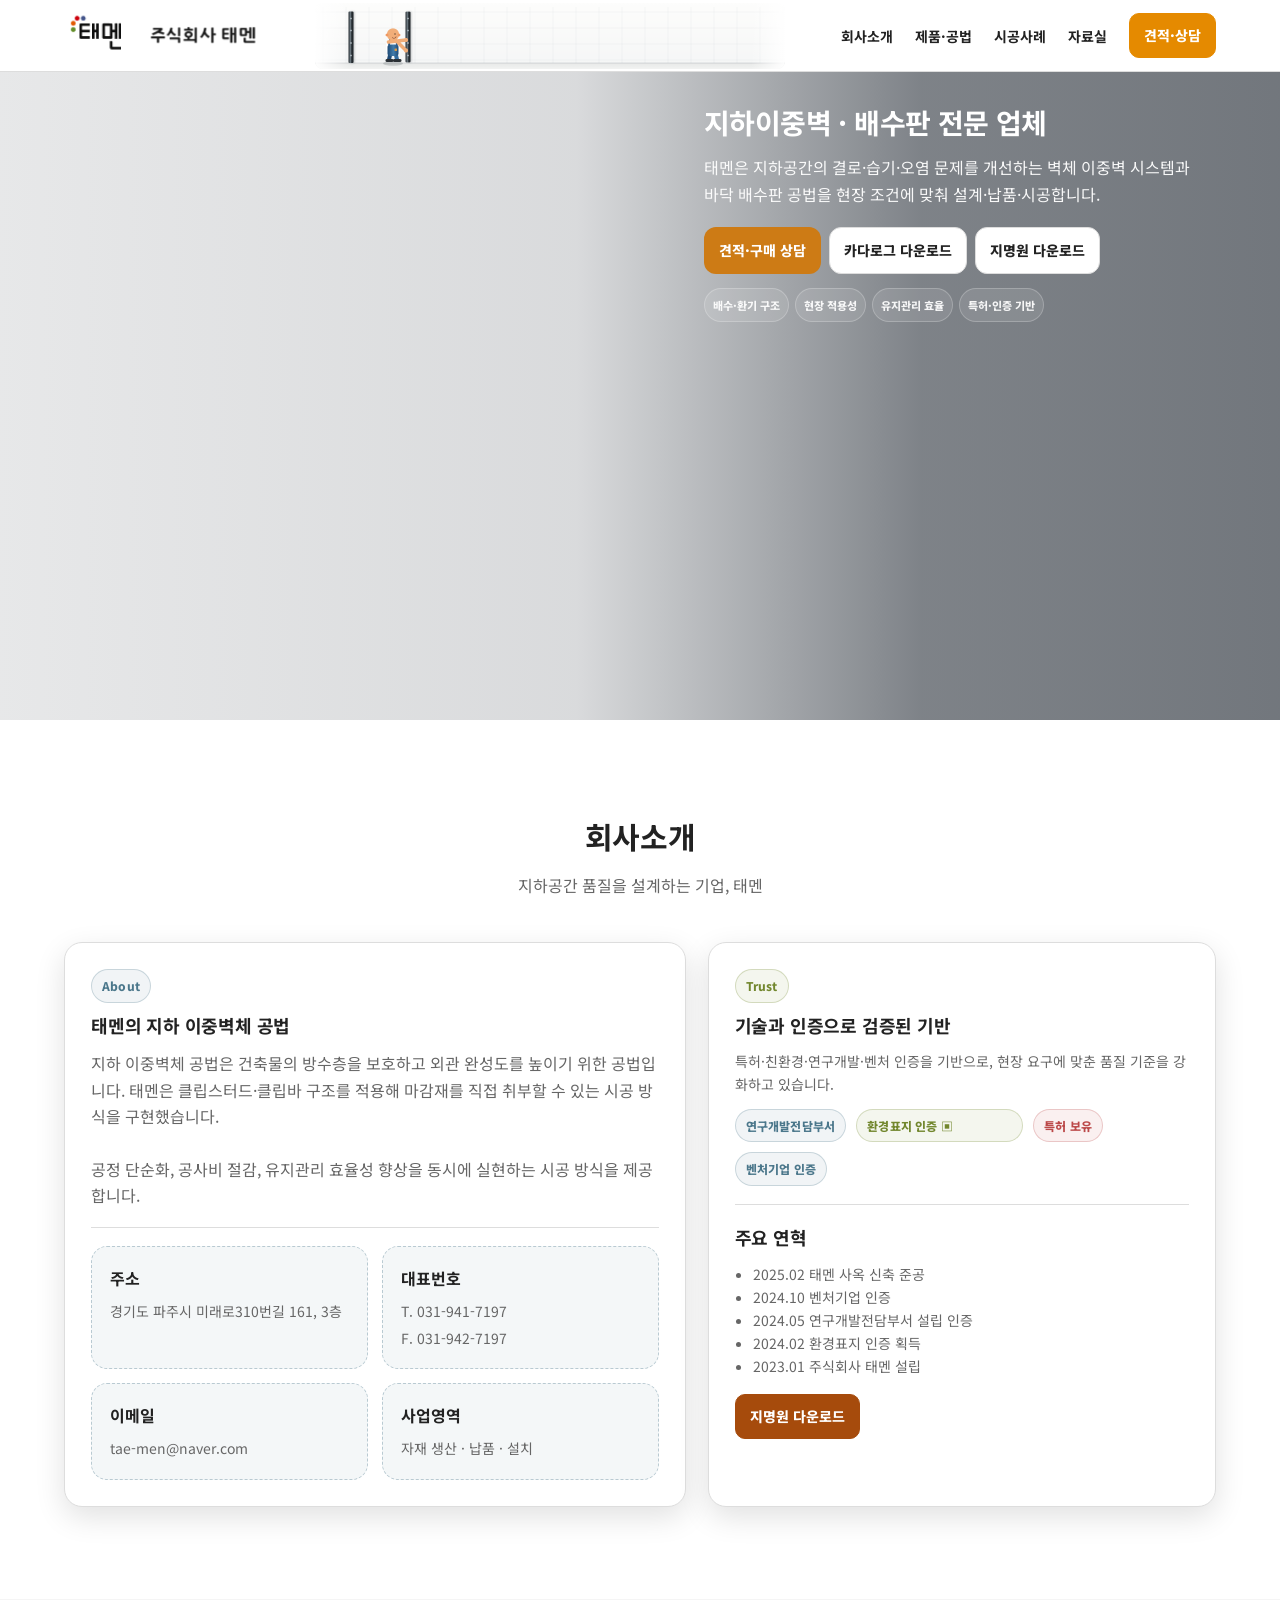
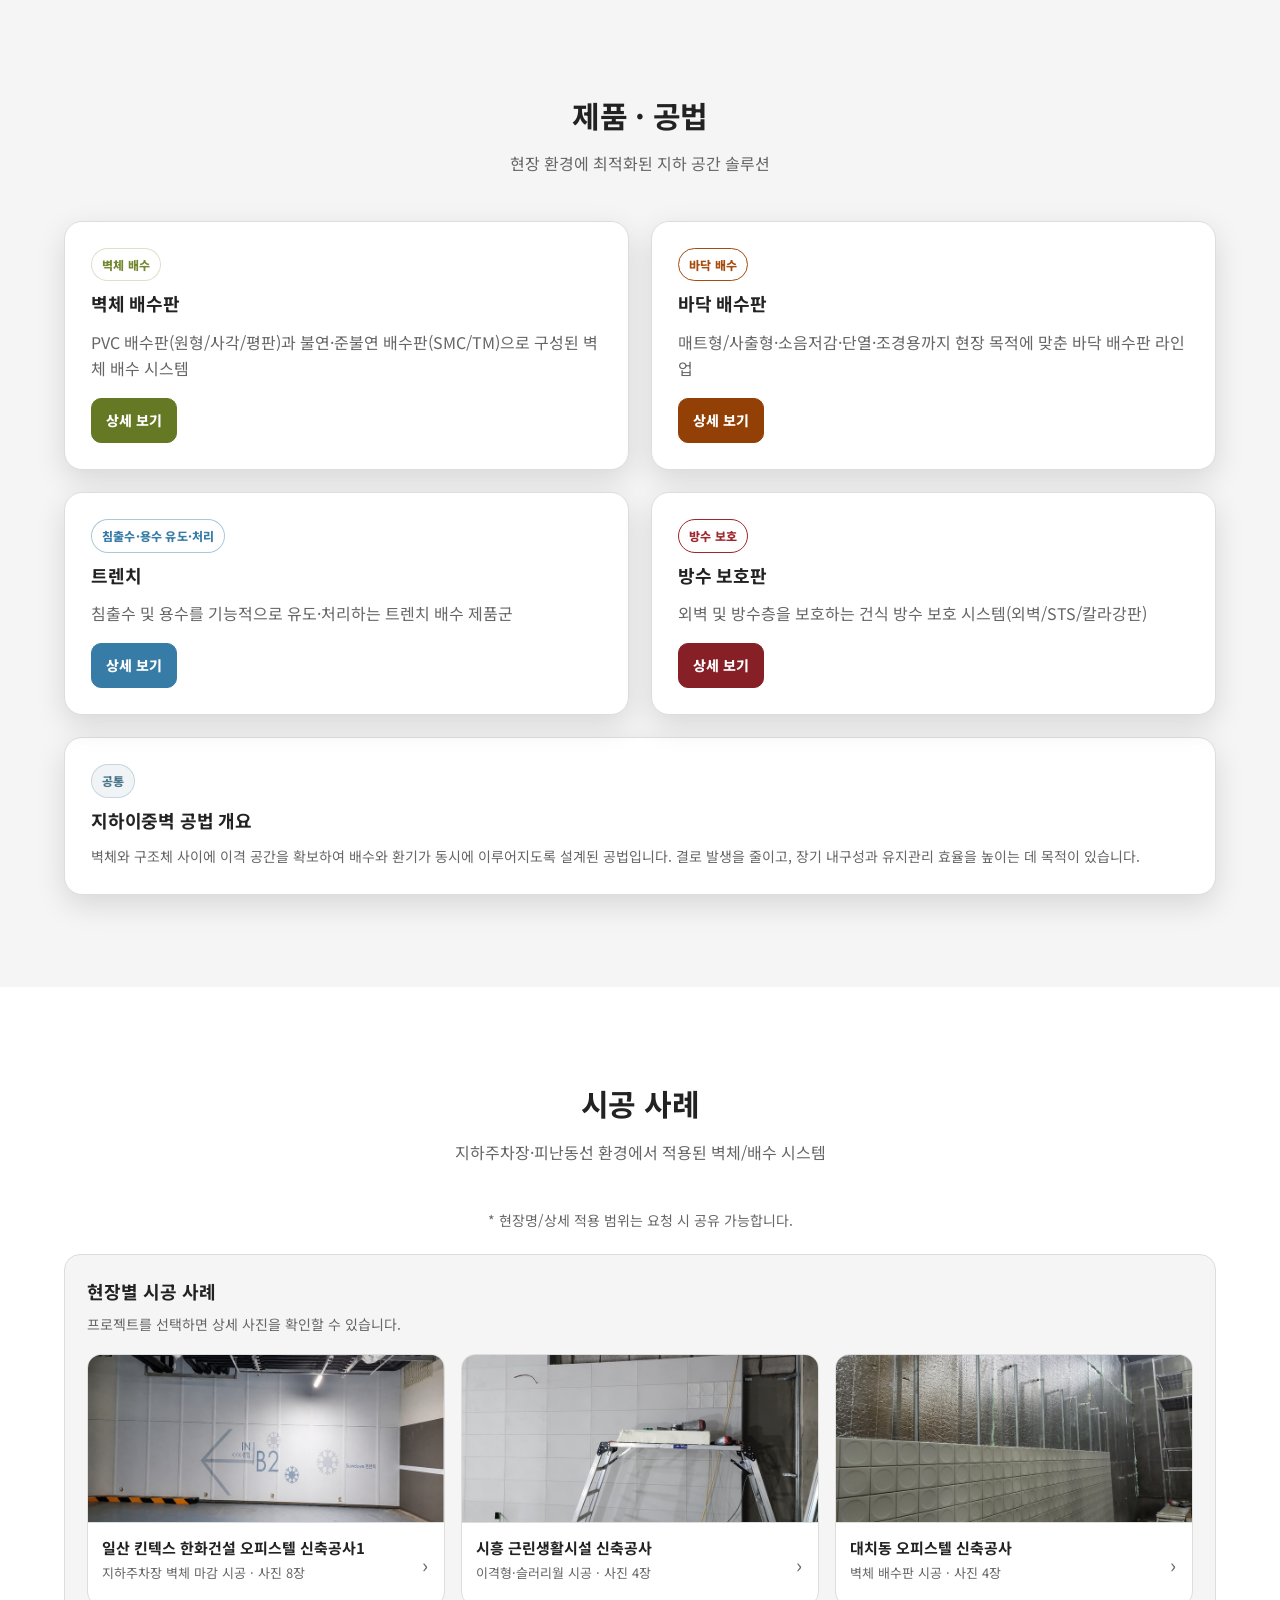
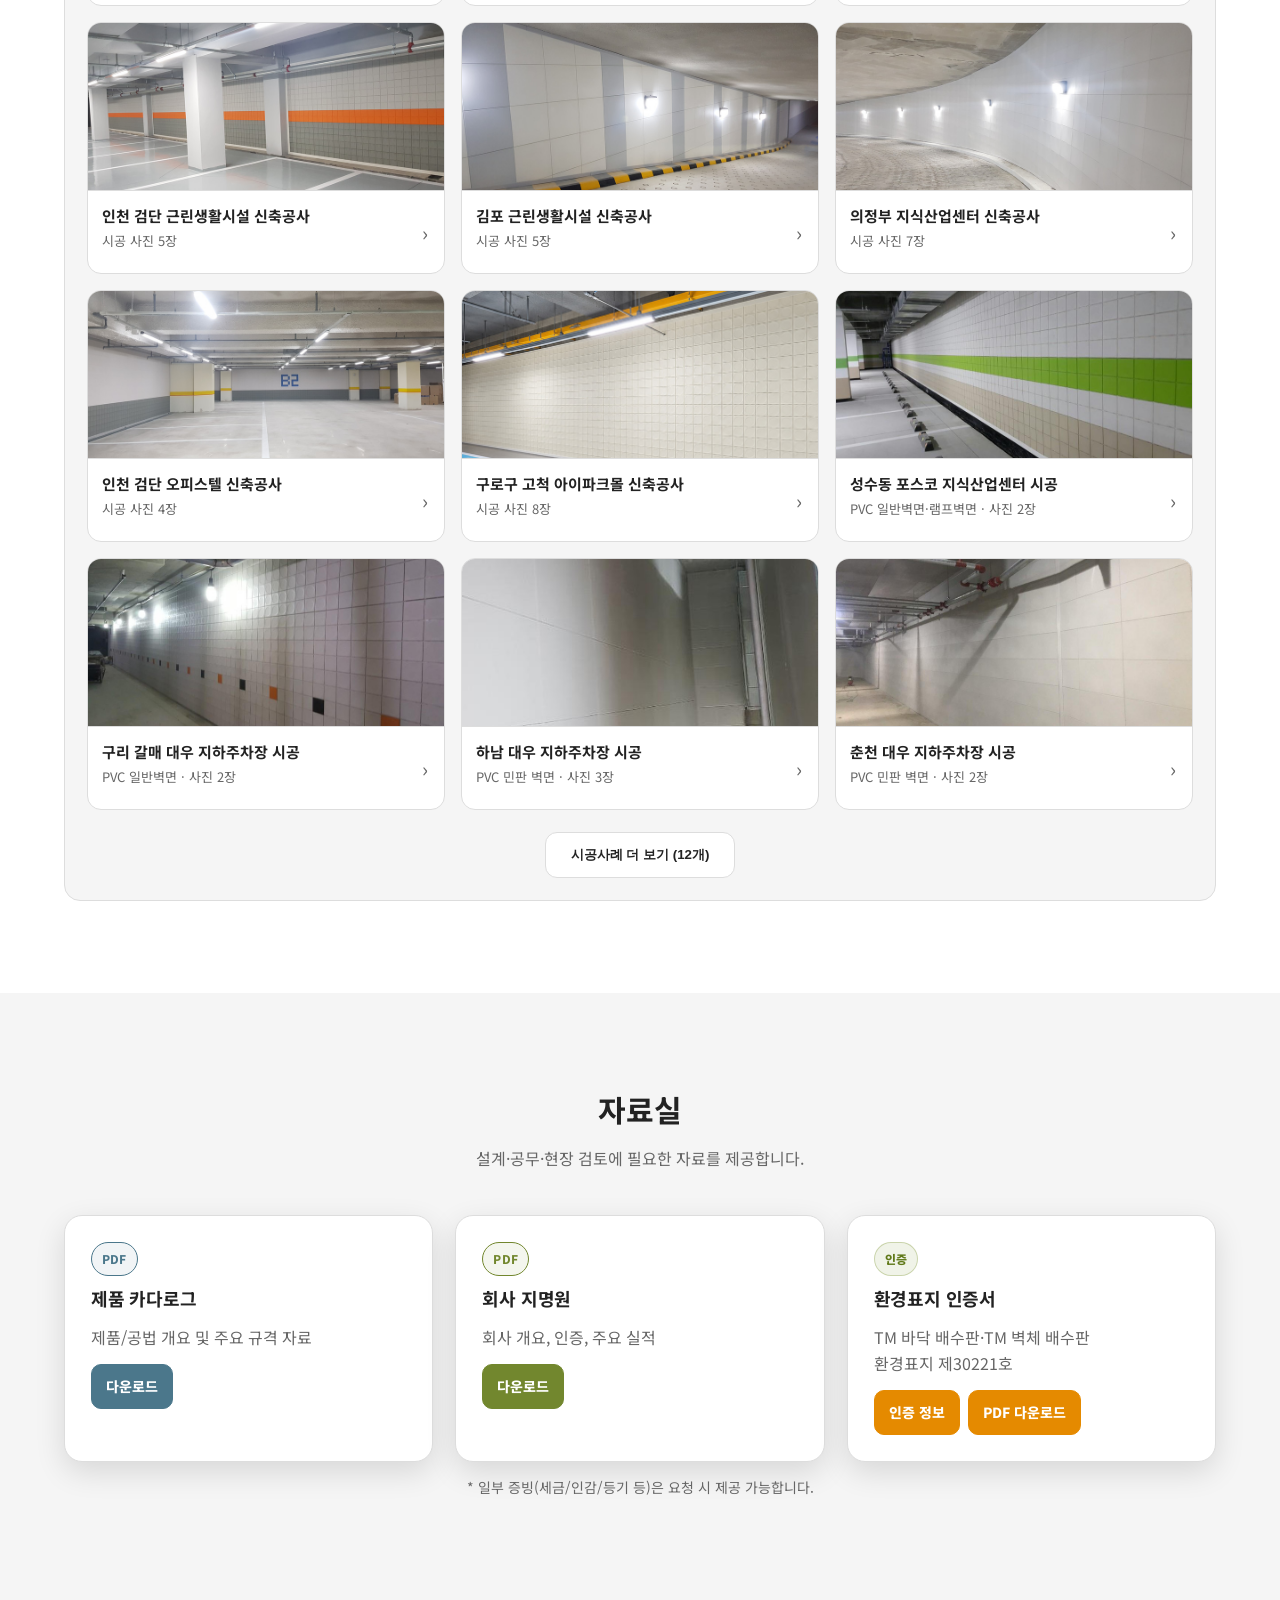
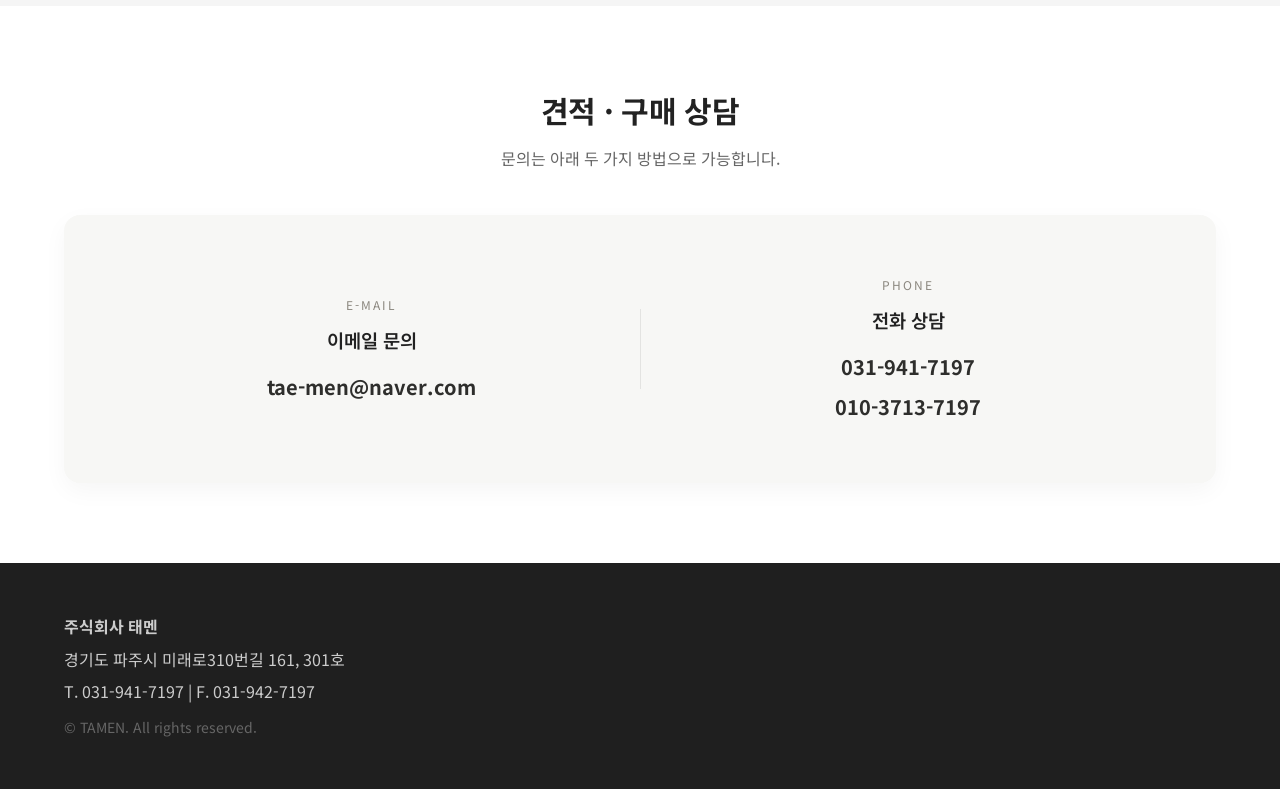
==== commit baab2cec: "Refine header installation animation with two workers" ====
--- a/index.html
+++ b/index.html
@@ -34,7 +34,7 @@
 <link href="https://fonts.googleapis.com" rel="preconnect"/>
 <link crossorigin="" href="https://fonts.gstatic.com" rel="preconnect"/>
 <link href="https://fonts.googleapis.com/css2?family=Noto+Sans+KR:wght@400;500;700;800;900&amp;display=swap" rel="stylesheet"/>
-<link href="styles.css?v=20260930-certification" rel="stylesheet">
+<link href="styles.css?v=20261019-two-workers" rel="stylesheet">
 </link></head>
 <body>
 <header>
@@ -591,7 +591,7 @@
 <iframe title="주식회사 태멘 환경표지 인증서 PDF" src="assets/taemen-environmental-label-certificate-30221.pdf#page=1&view=FitH"></iframe>
 </div>
 </dialog>
-<script src="header-installation.js?v=20260927-1"></script>
+<script src="header-installation.js?v=20261019-two-workers"></script>
 <script src="main.js?v=20260930-certification"></script>
 </body>
 </html>
--- a/styles.css
+++ b/styles.css
@@ -841,18 +841,49 @@
 }
 
 .header-installation {
+  position: relative;
   width: 470px;
   height: 66px;
   flex: 0 1 470px;
   margin: 0 18px;
   overflow: hidden;
-  border-radius: 4px;
+  border-radius: 8px;
+  isolation: isolate;
 }
 
 .header-installation canvas {
   display: block;
   width: 100%;
   height: 66px;
+}
+
+.header-installation::before,
+.header-installation::after {
+  content: "";
+  position: absolute;
+  z-index: 2;
+  top: 0;
+  bottom: 0;
+  width: 34px;
+  pointer-events: none;
+}
+
+.header-installation::before {
+  left: 0;
+  background: linear-gradient(90deg, rgba(255,255,255,.96), rgba(255,255,255,0));
+}
+
+.header-installation::after {
+  right: 0;
+  background: linear-gradient(270deg, rgba(255,255,255,.96), rgba(255,255,255,0));
+}
+
+html[data-seoul-night="true"] .header-installation::before {
+  background: linear-gradient(90deg, #101d30, rgba(16,29,48,0));
+}
+
+html[data-seoul-night="true"] .header-installation::after {
+  background: linear-gradient(270deg, #101d30, rgba(16,29,48,0));
 }
 
 @media (max-width: 1100px) {
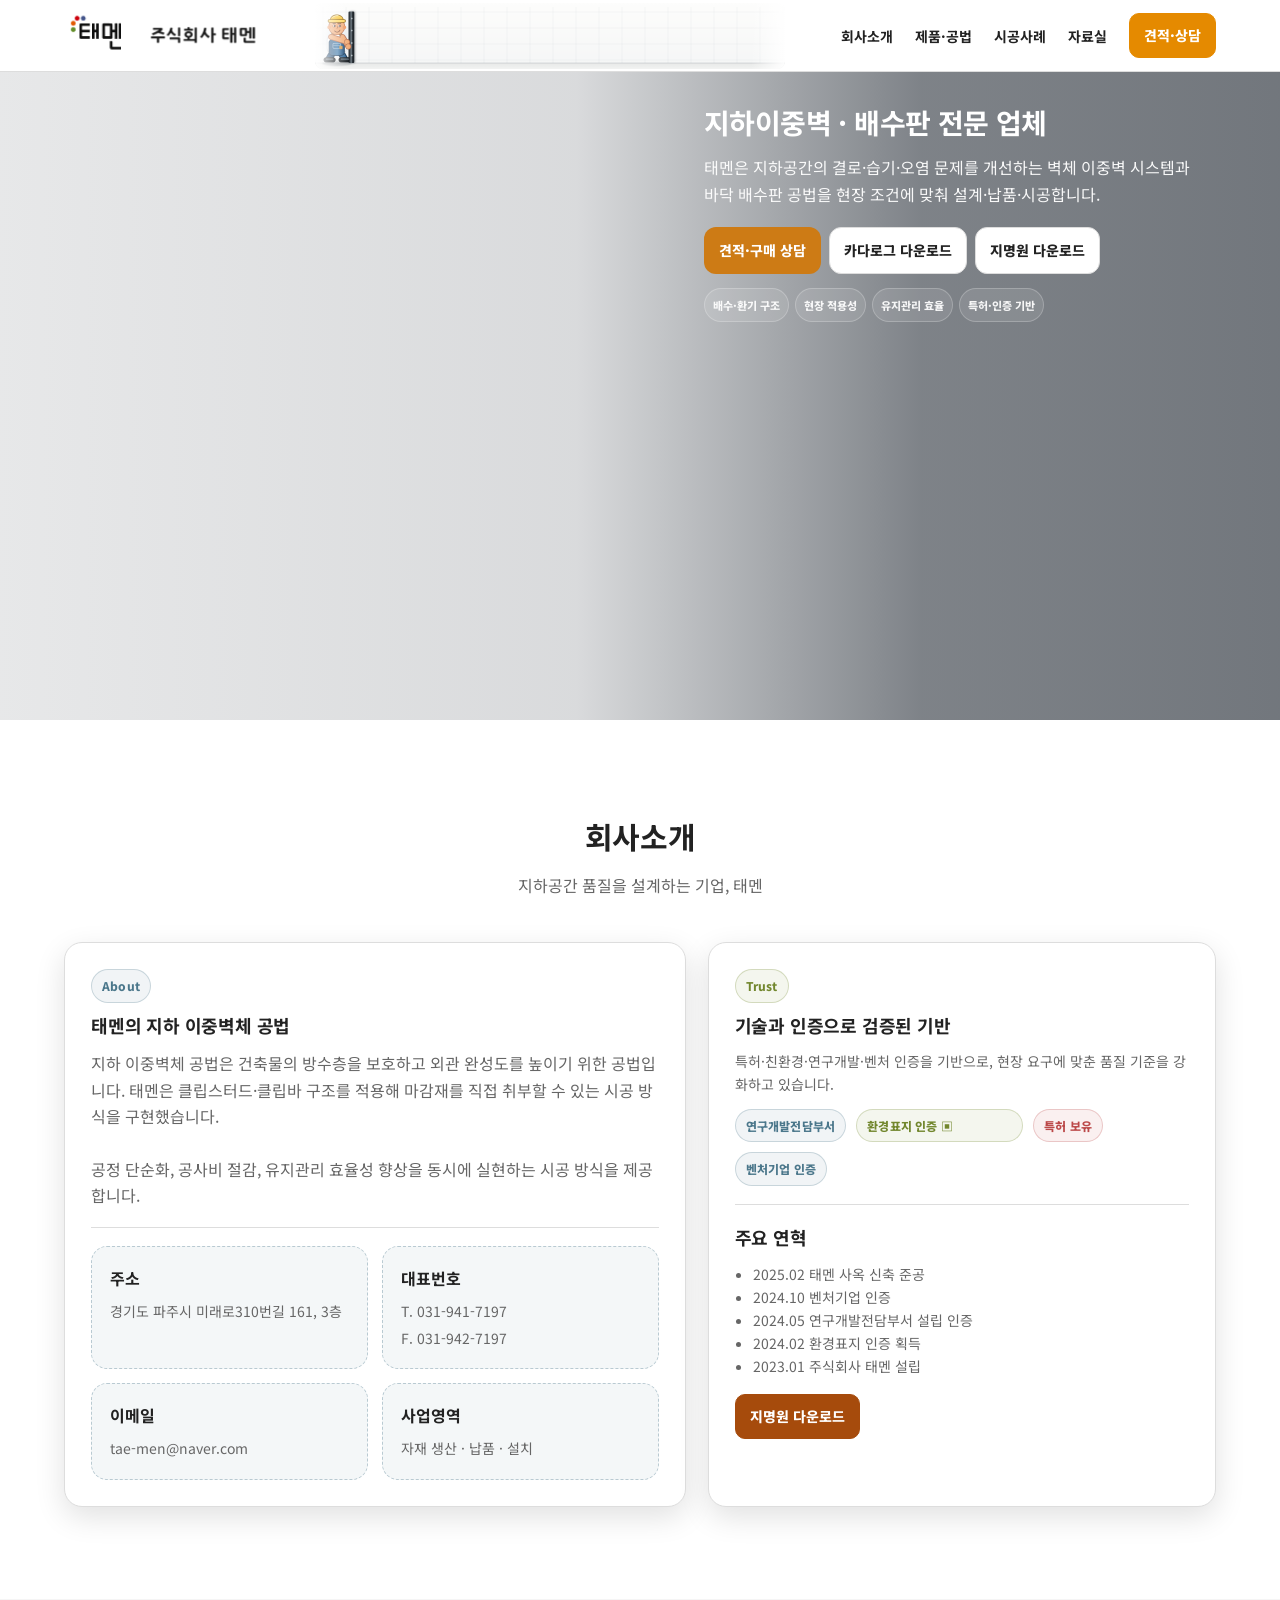
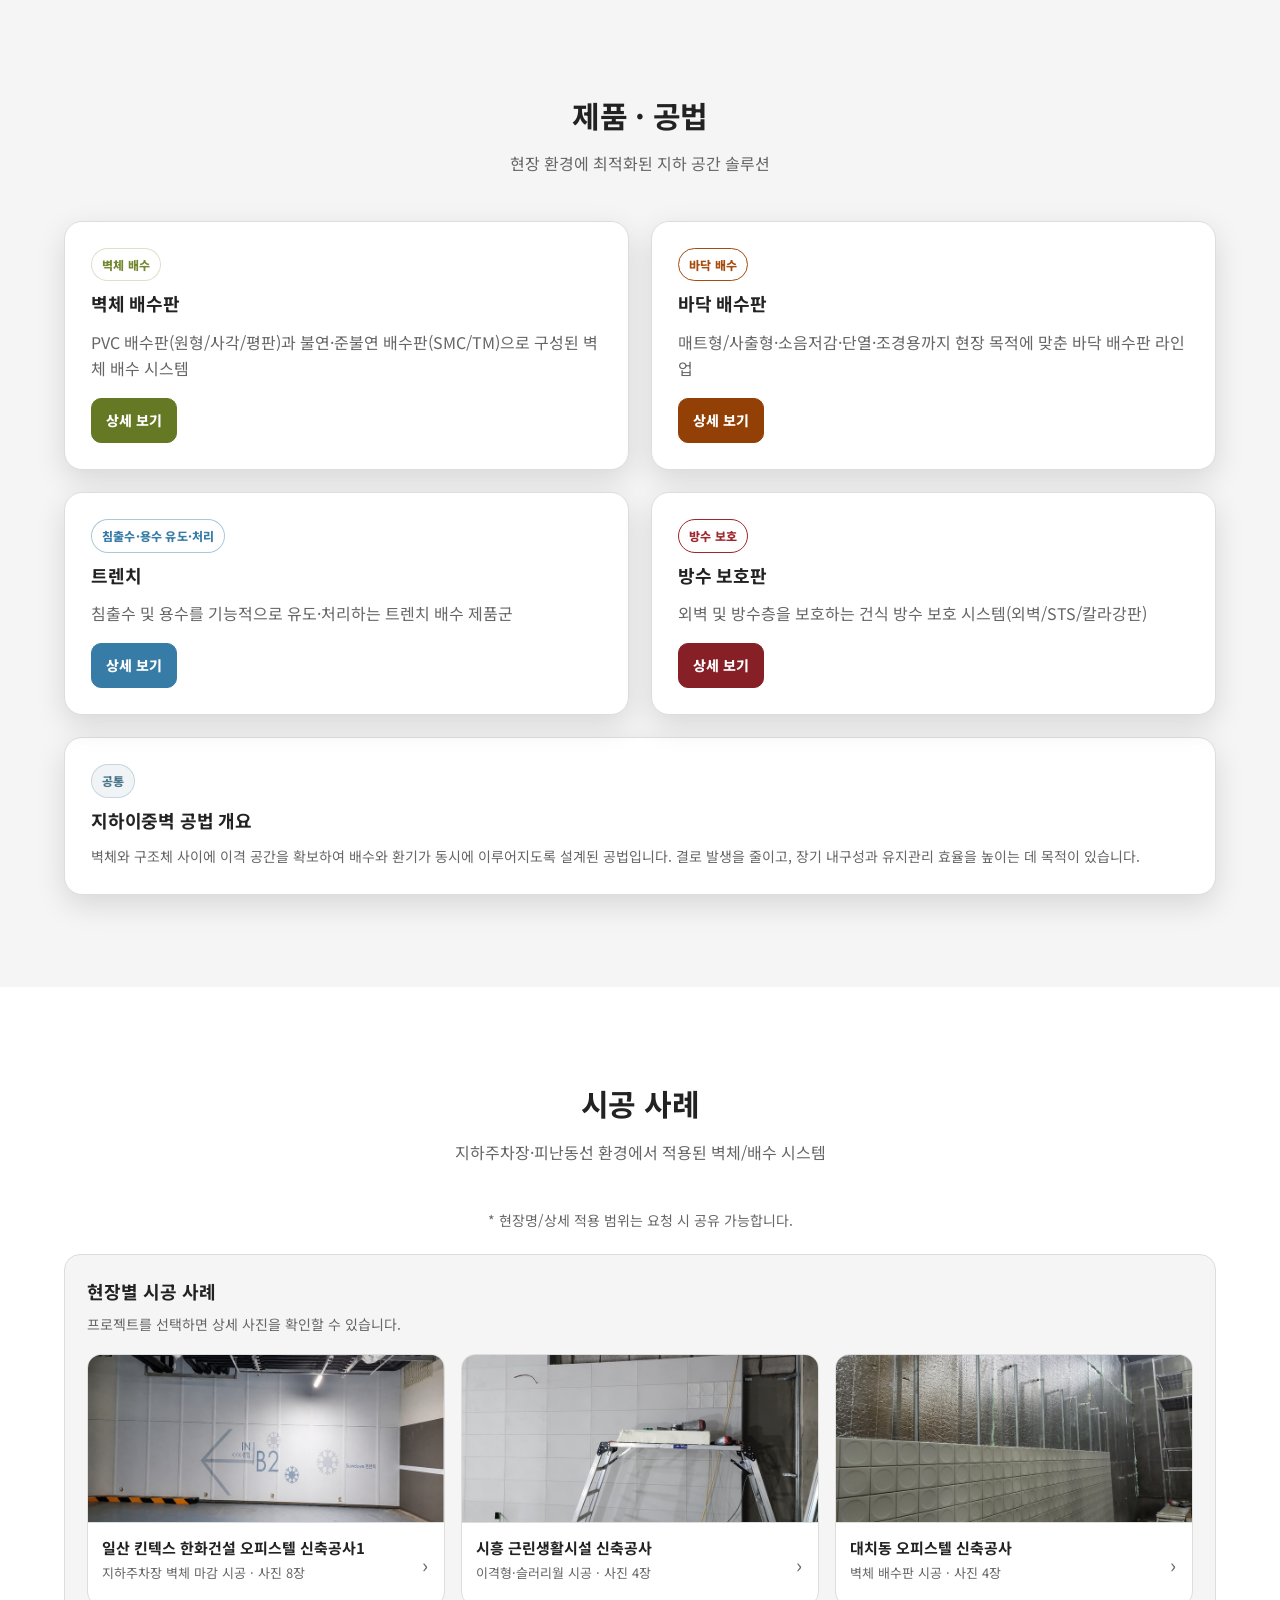
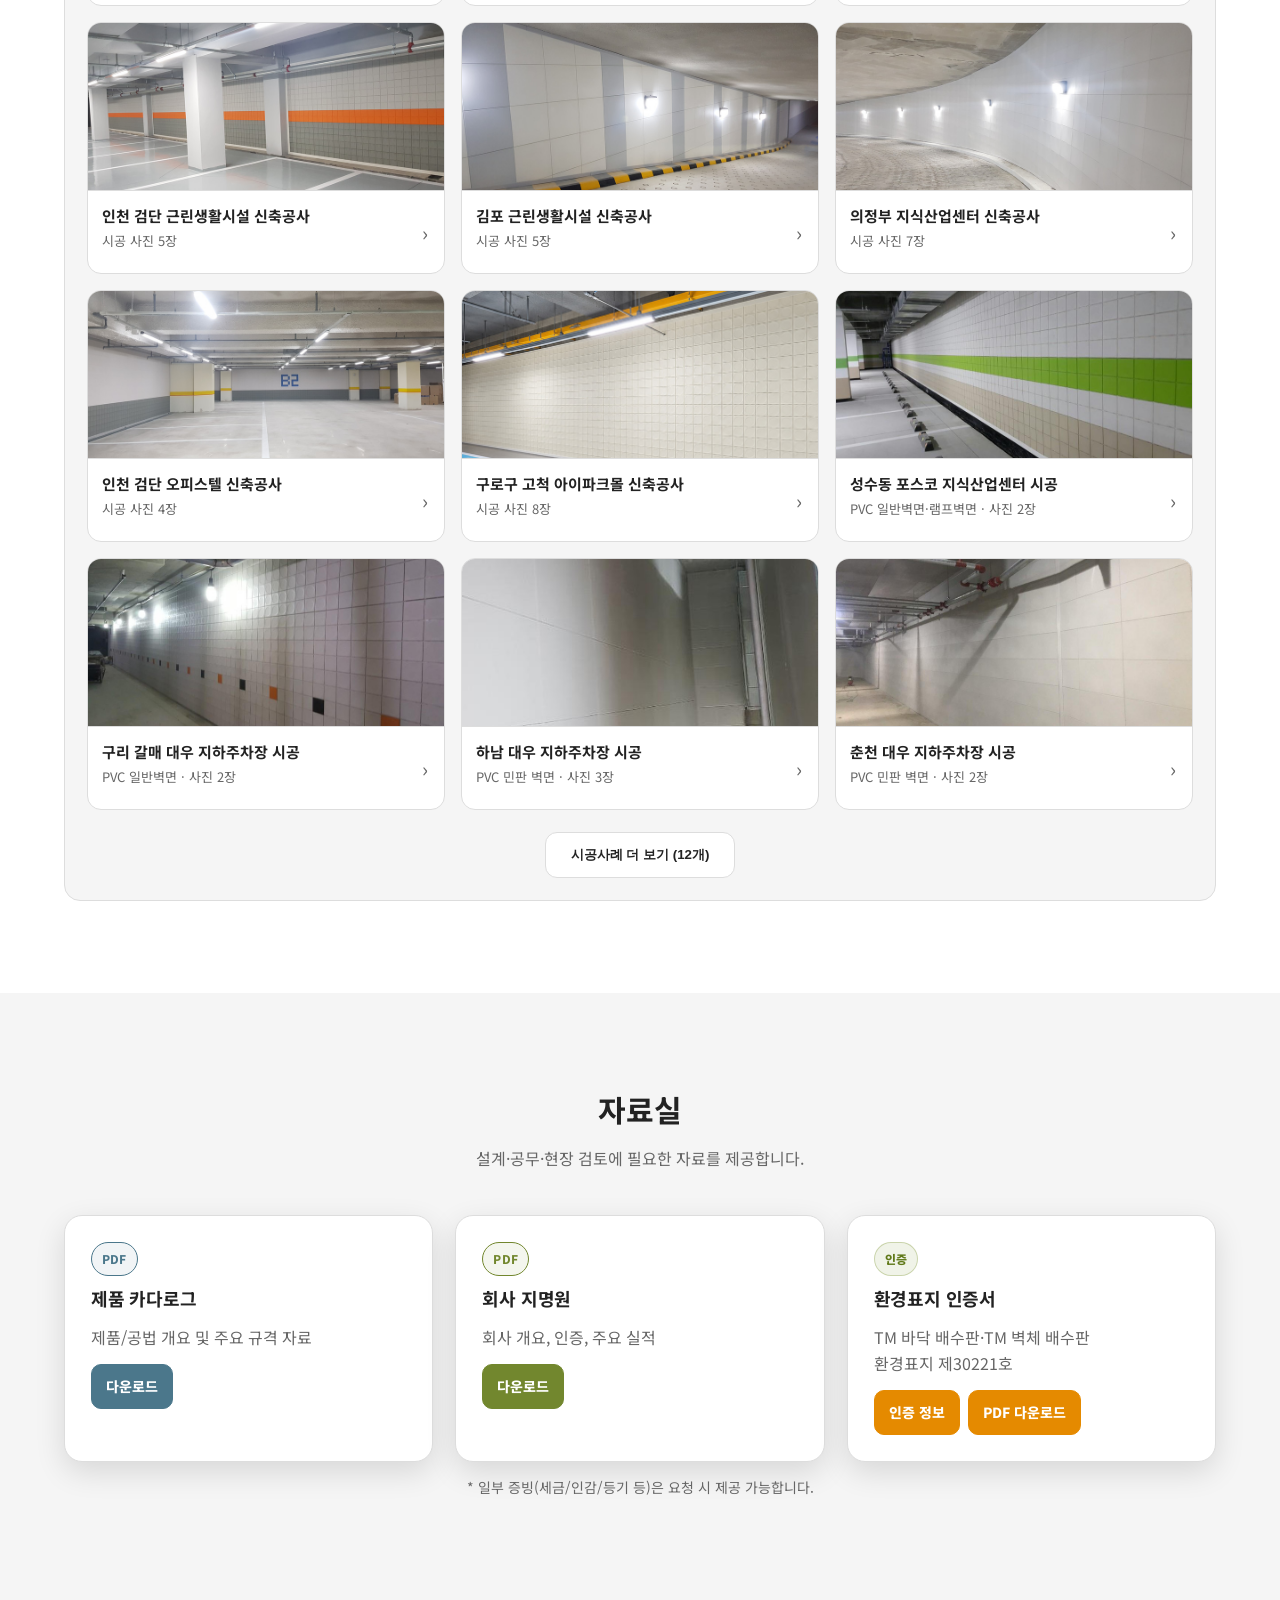
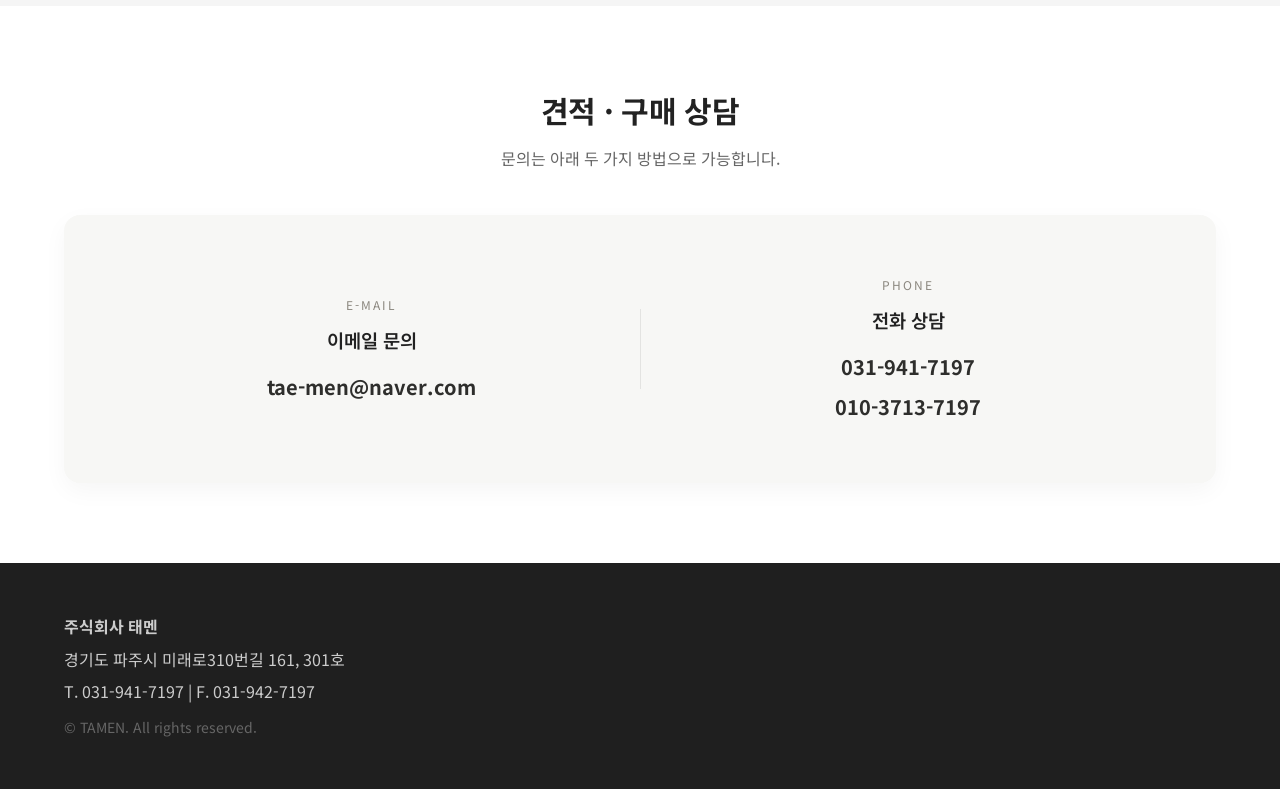
==== commit 2444be18: "Upgrade header workers and slow installation animation" ====
--- a/index.html
+++ b/index.html
@@ -591,7 +591,7 @@
 <iframe title="주식회사 태멘 환경표지 인증서 PDF" src="assets/taemen-environmental-label-certificate-30221.pdf#page=1&view=FitH"></iframe>
 </div>
 </dialog>
-<script src="header-installation.js?v=20261019-two-workers"></script>
+<script src="header-installation.js?v=20261019-premium-workers-80"></script>
 <script src="main.js?v=20260930-certification"></script>
 </body>
 </html>
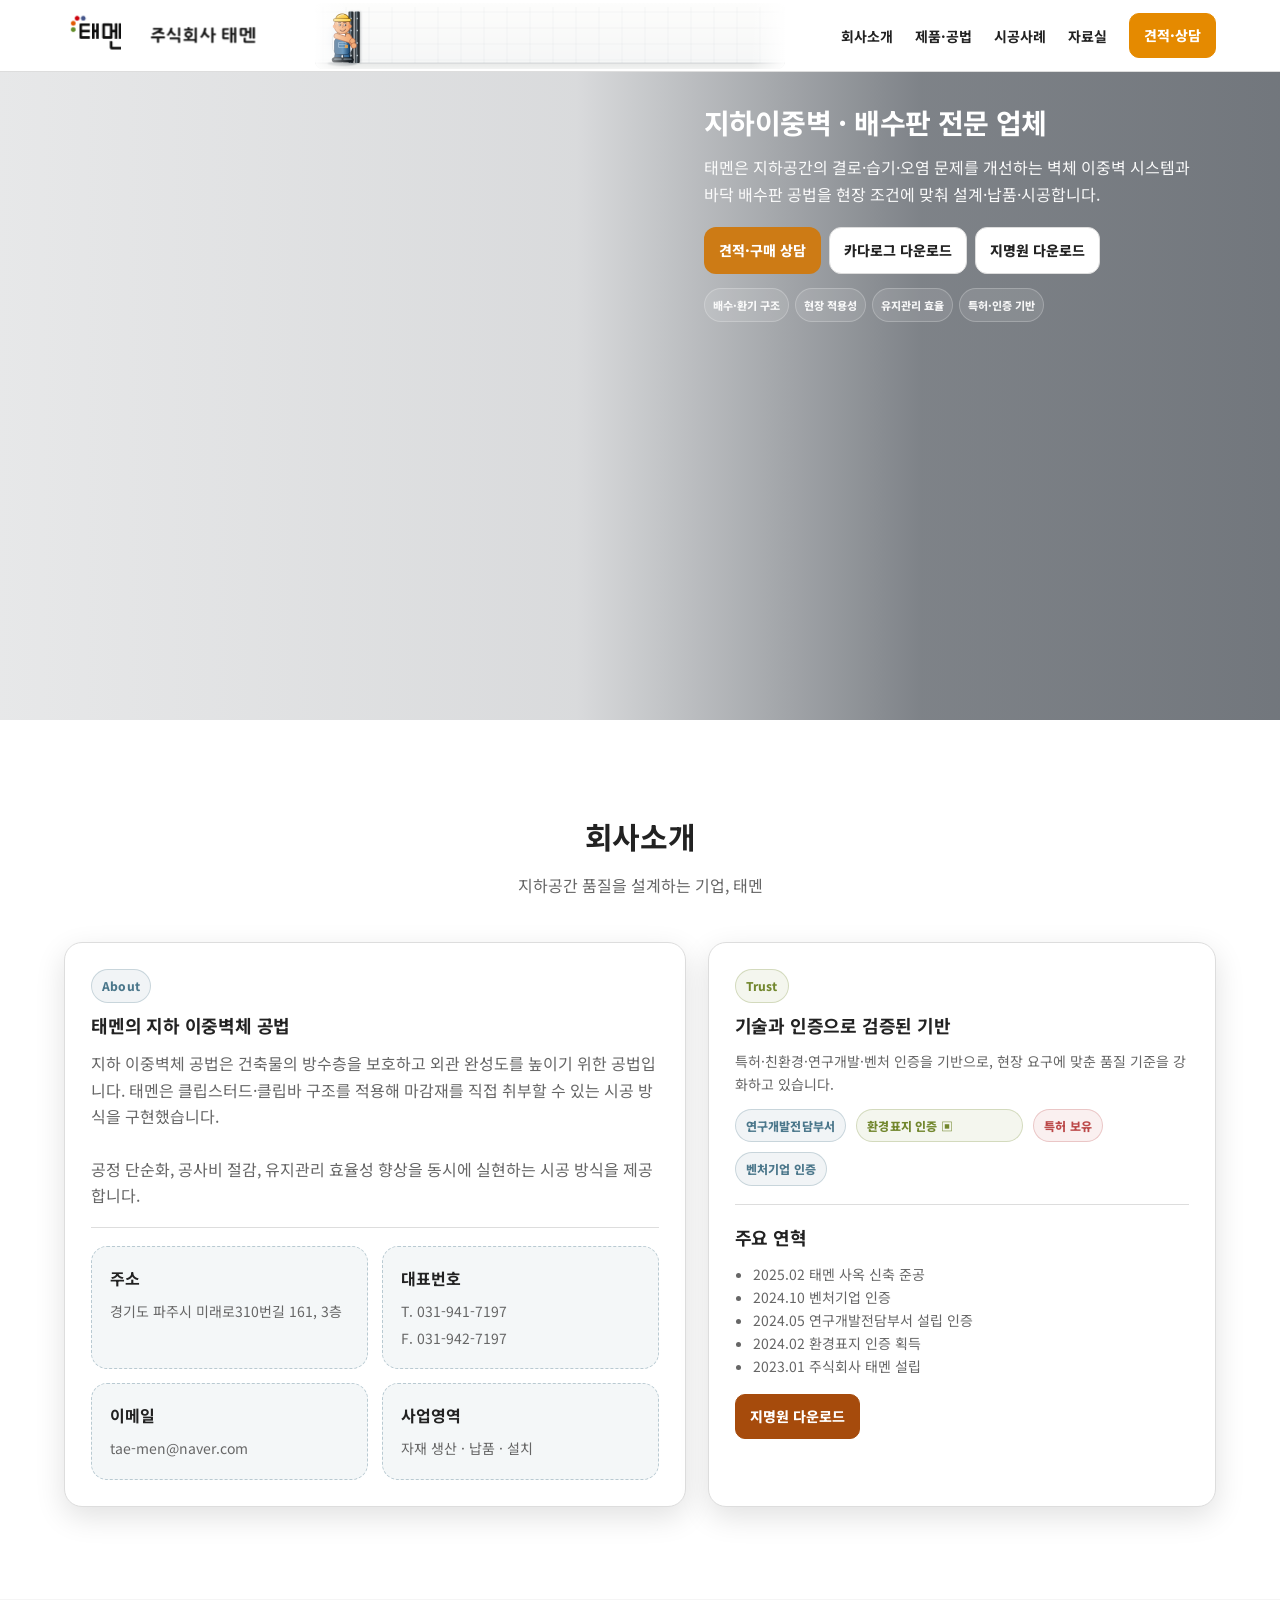
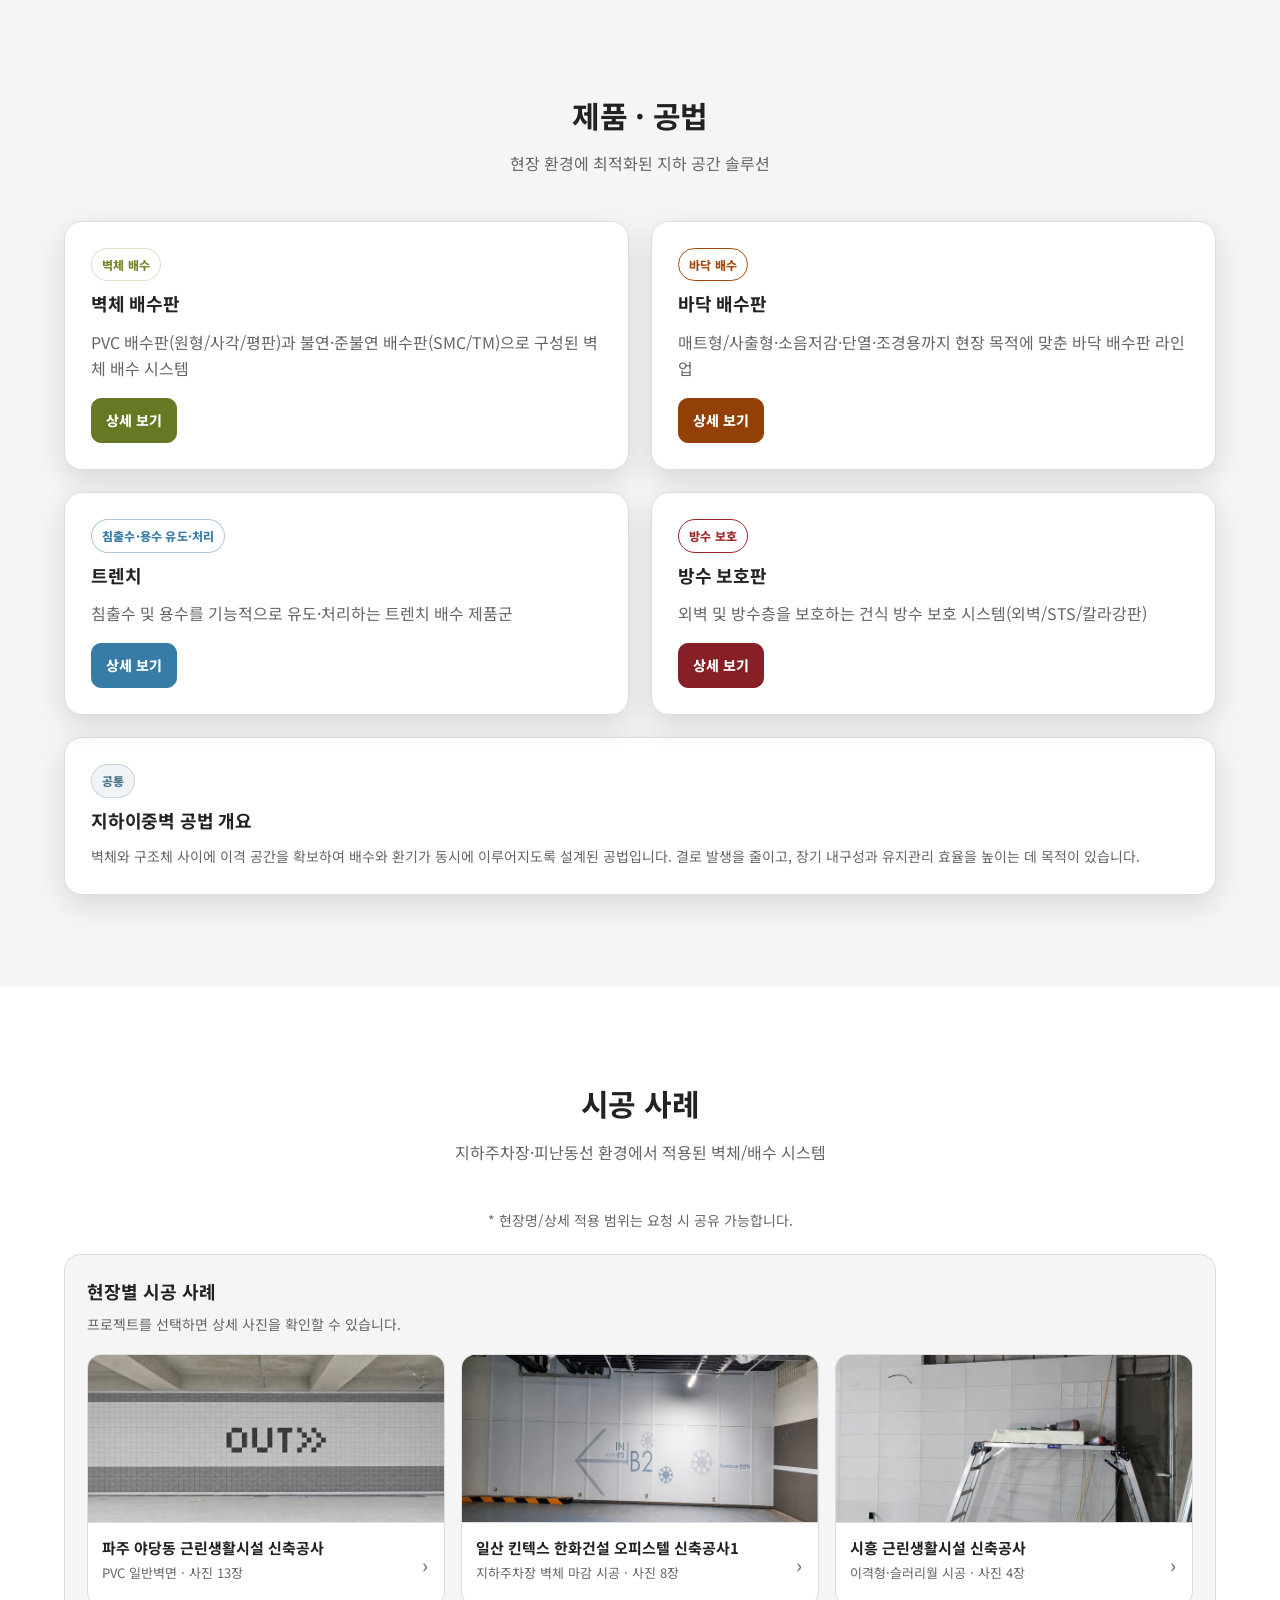
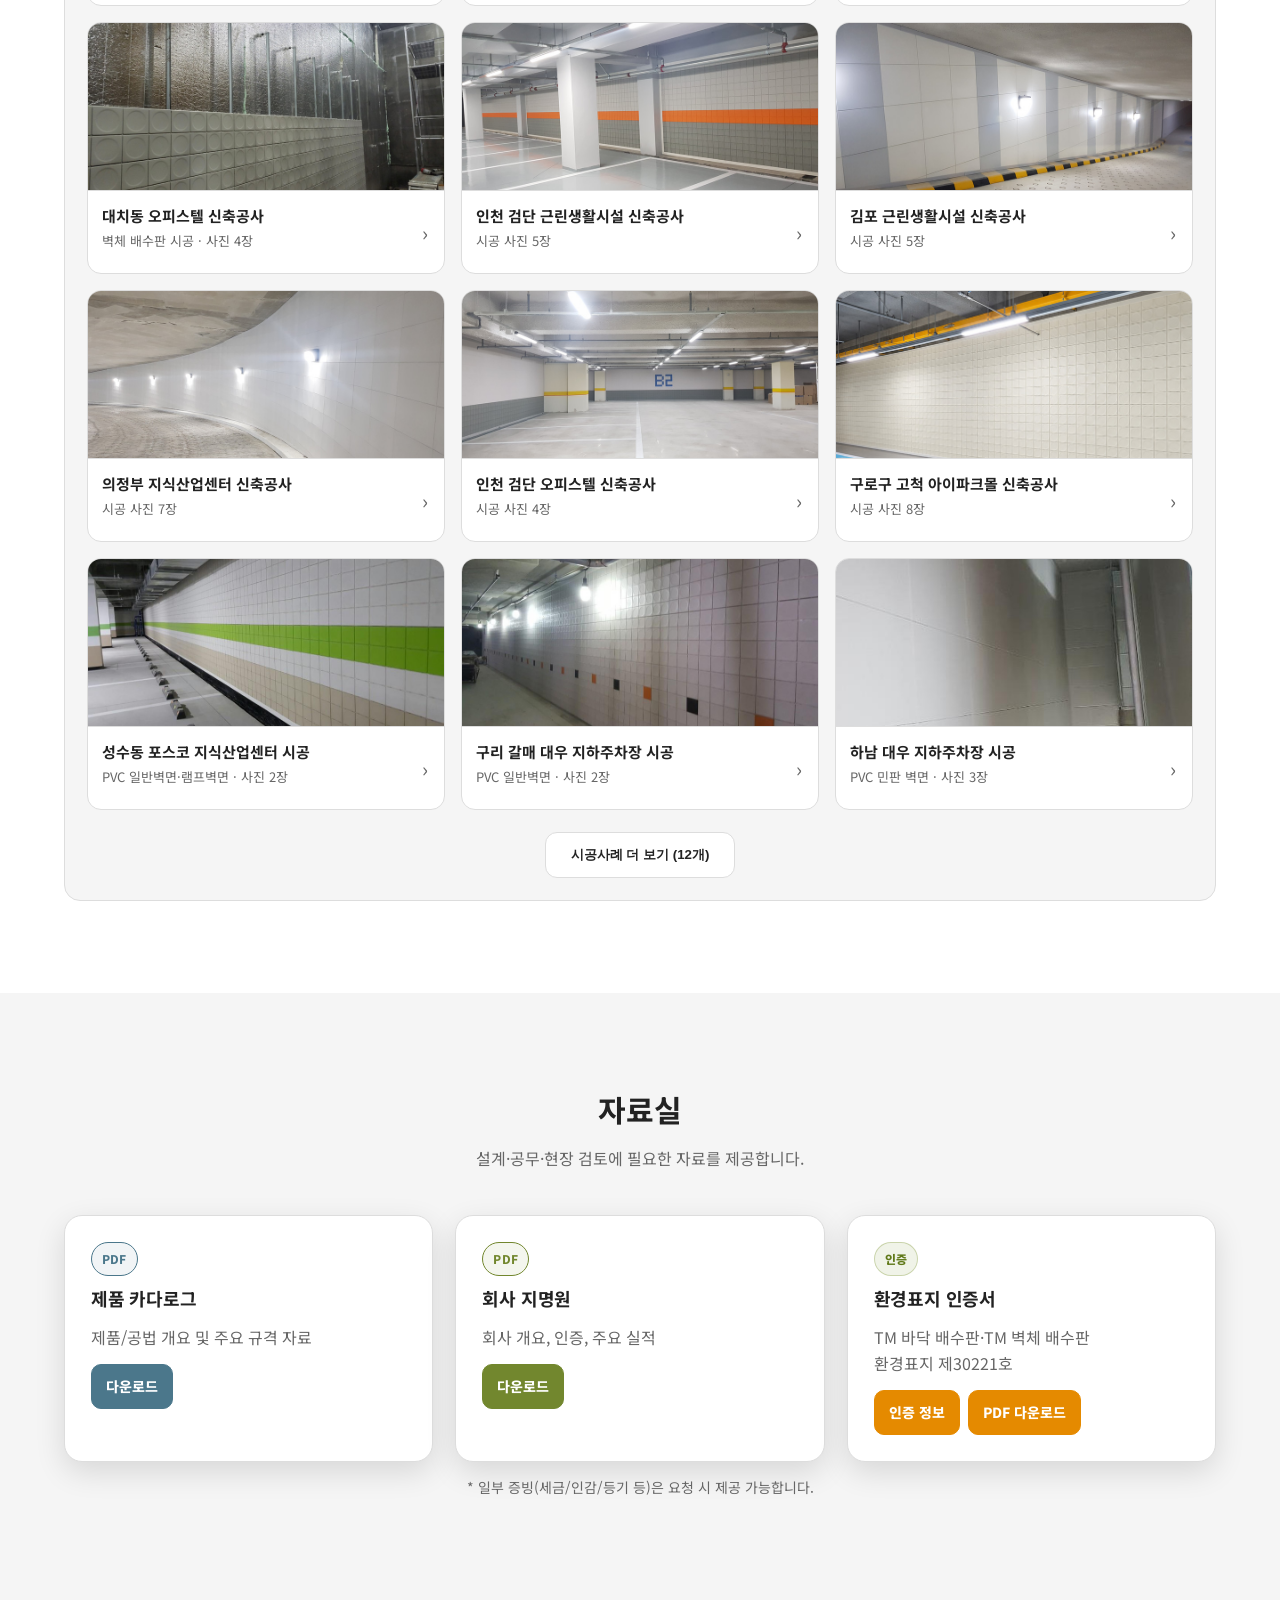
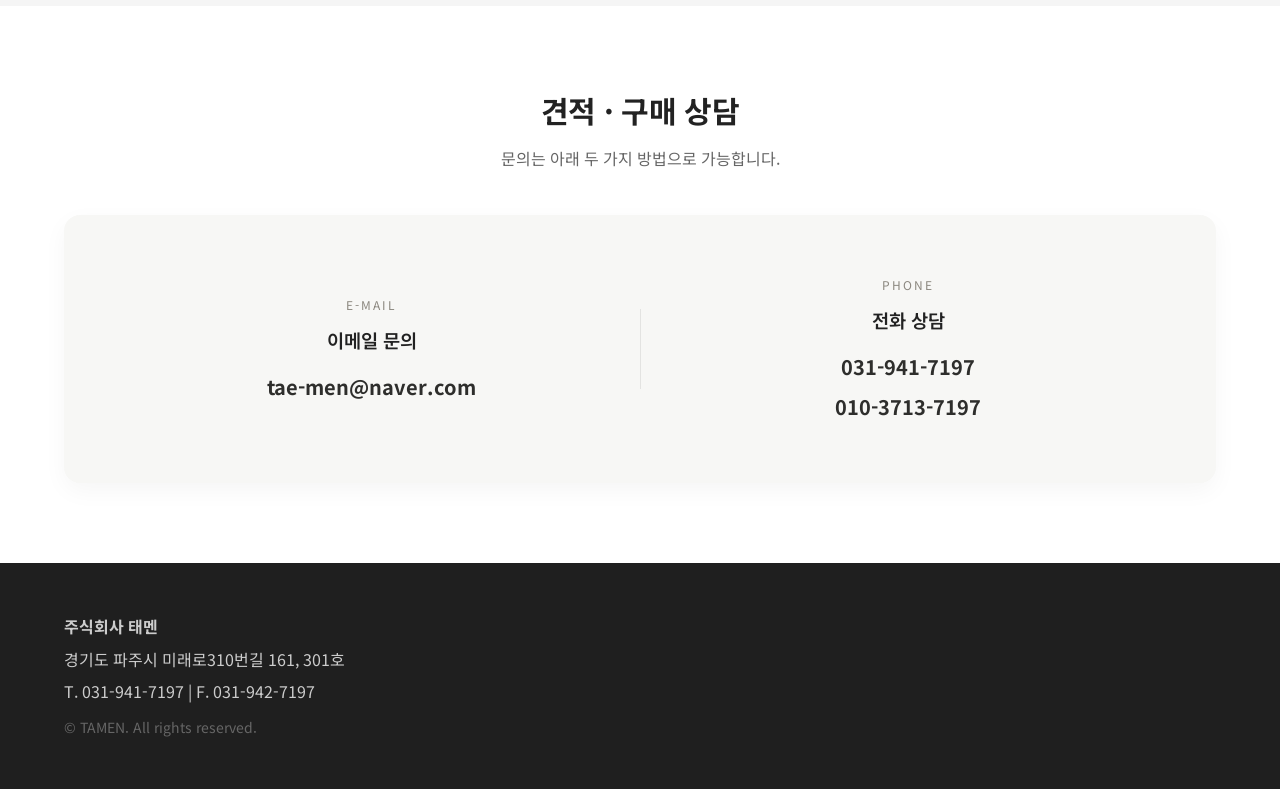
==== commit 8f802d97: "Add Paju Yadang PVC wall construction case" ====
--- a/index.html
+++ b/index.html
@@ -210,6 +210,12 @@
 <p class="muted">프로젝트를 선택하면 상세 사진을 확인할 수 있습니다.</p>
 </div>
 <ul class="caseList">
+<li class="caseListItem caseCard" data-gallery='[{&quot;src&quot;:&quot;assets/cases/paju_yadang_neighborhood_01.jpg&quot;,&quot;caption&quot;:&quot;파주 야당동 근린생활시설 신축공사 · PVC 일반벽면 시공 사진 1&quot;},{&quot;src&quot;:&quot;assets/cases/paju_yadang_neighborhood_02.jpg&quot;,&quot;caption&quot;:&quot;파주 야당동 근린생활시설 신축공사 · PVC 일반벽면 시공 사진 2&quot;},{&quot;src&quot;:&quot;assets/cases/paju_yadang_neighborhood_03.jpg&quot;,&quot;caption&quot;:&quot;파주 야당동 근린생활시설 신축공사 · PVC 일반벽면 시공 사진 3&quot;},{&quot;src&quot;:&quot;assets/cases/paju_yadang_neighborhood_04.jpg&quot;,&quot;caption&quot;:&quot;파주 야당동 근린생활시설 신축공사 · PVC 일반벽면 시공 사진 4&quot;},{&quot;src&quot;:&quot;assets/cases/paju_yadang_neighborhood_05.jpg&quot;,&quot;caption&quot;:&quot;파주 야당동 근린생활시설 신축공사 · PVC 일반벽면 시공 사진 5&quot;},{&quot;src&quot;:&quot;assets/cases/paju_yadang_neighborhood_06.jpg&quot;,&quot;caption&quot;:&quot;파주 야당동 근린생활시설 신축공사 · PVC 일반벽면 시공 사진 6&quot;},{&quot;src&quot;:&quot;assets/cases/paju_yadang_neighborhood_07.jpg&quot;,&quot;caption&quot;:&quot;파주 야당동 근린생활시설 신축공사 · PVC 일반벽면 시공 사진 7&quot;},{&quot;src&quot;:&quot;assets/cases/paju_yadang_neighborhood_08.jpg&quot;,&quot;caption&quot;:&quot;파주 야당동 근린생활시설 신축공사 · PVC 일반벽면 시공 사진 8&quot;},{&quot;src&quot;:&quot;assets/cases/paju_yadang_neighborhood_09.jpg&quot;,&quot;caption&quot;:&quot;파주 야당동 근린생활시설 신축공사 · PVC 일반벽면 시공 사진 9&quot;},{&quot;src&quot;:&quot;assets/cases/paju_yadang_neighborhood_10.jpg&quot;,&quot;caption&quot;:&quot;파주 야당동 근린생활시설 신축공사 · PVC 일반벽면 시공 사진 10&quot;},{&quot;src&quot;:&quot;assets/cases/paju_yadang_neighborhood_11.jpg&quot;,&quot;caption&quot;:&quot;파주 야당동 근린생활시설 신축공사 · PVC 일반벽면 시공 사진 11&quot;},{&quot;src&quot;:&quot;assets/cases/paju_yadang_neighborhood_12.jpg&quot;,&quot;caption&quot;:&quot;파주 야당동 근린생활시설 신축공사 · PVC 일반벽면 시공 사진 12&quot;},{&quot;src&quot;:&quot;assets/cases/paju_yadang_neighborhood_13.jpg&quot;,&quot;caption&quot;:&quot;파주 야당동 근린생활시설 신축공사 · PVC 일반벽면 시공 사진 13&quot;}]' data-title="파주 야당동 근린생활시설 신축공사">
+<div class="caseListThumb"><img alt="파주 야당동 근린생활시설 신축공사 · PVC 일반벽면" src="assets/cases/paju_yadang_neighborhood_thumb.jpg" loading="lazy"/></div>
+<div class="caseListBody"><b>파주 야당동 근린생활시설 신축공사</b><span>PVC 일반벽면 · 사진 13장</span></div>
+<span aria-hidden="true" class="caseListArrow">›</span>
+</li>
+
 <li class="caseListItem caseCard" data-gallery='[{"src":"assets/cases/kintex1_1.jpg","caption":"B2 진입로"},{"src":"assets/cases/kintex1_2.jpg","caption":"B5 진입로"},{"src":"assets/cases/kintex1_3.jpg","caption":"곡선 램프 구간"},{"src":"assets/cases/kintex1_4.jpg","caption":"B2 출구(OUT)"},{"src":"assets/cases/kintex1_5.jpg?v=20260914b","caption":"일산 킨텍스 한화건설 오피스텔 신축공사1 · 시멘트보드(CRC) 시공 사진 5"},{"src":"assets/cases/kintex1_6.jpg?v=20260914b","caption":"일산 킨텍스 한화건설 오피스텔 신축공사1 · 시멘트보드(CRC) 시공 사진 6"},{"src":"assets/cases/kintex1_7.jpg?v=20260914b","caption":"일산 킨텍스 한화건설 오피스텔 신축공사1 · 시멘트보드(CRC) 시공 사진 7"},{"src":"assets/cases/kintex1_8.jpg?v=20260914b","caption":"일산 킨텍스 한화건설 오피스텔 신축공사1 · 시멘트보드(CRC) 시공 사진 8"}]' data-title="일산 킨텍스 한화건설 오피스텔 신축공사1">
 <div class="caseListThumb"><img alt="일산 킨텍스 한화건설 오피스텔 신축공사1" src="assets/cases/kintex1_1_thumb.jpg"/></div>
 <div class="caseListBody">
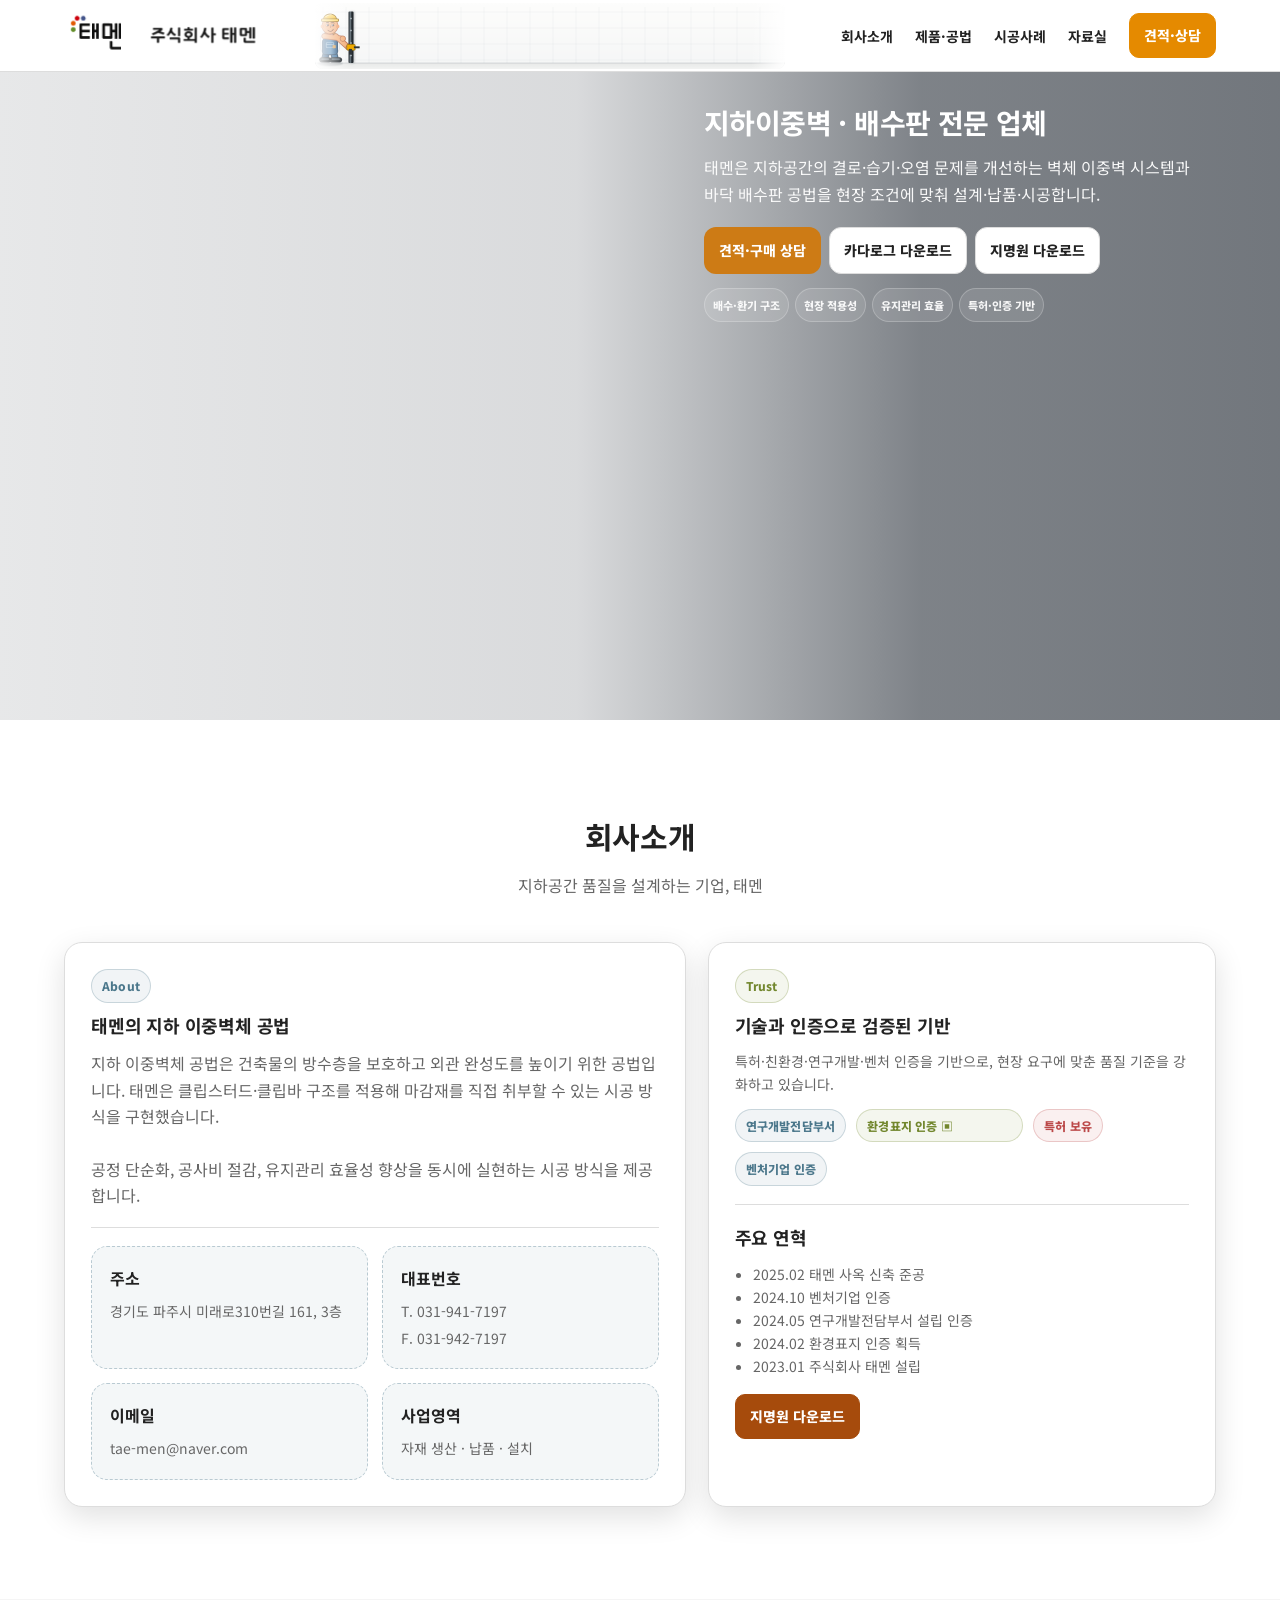
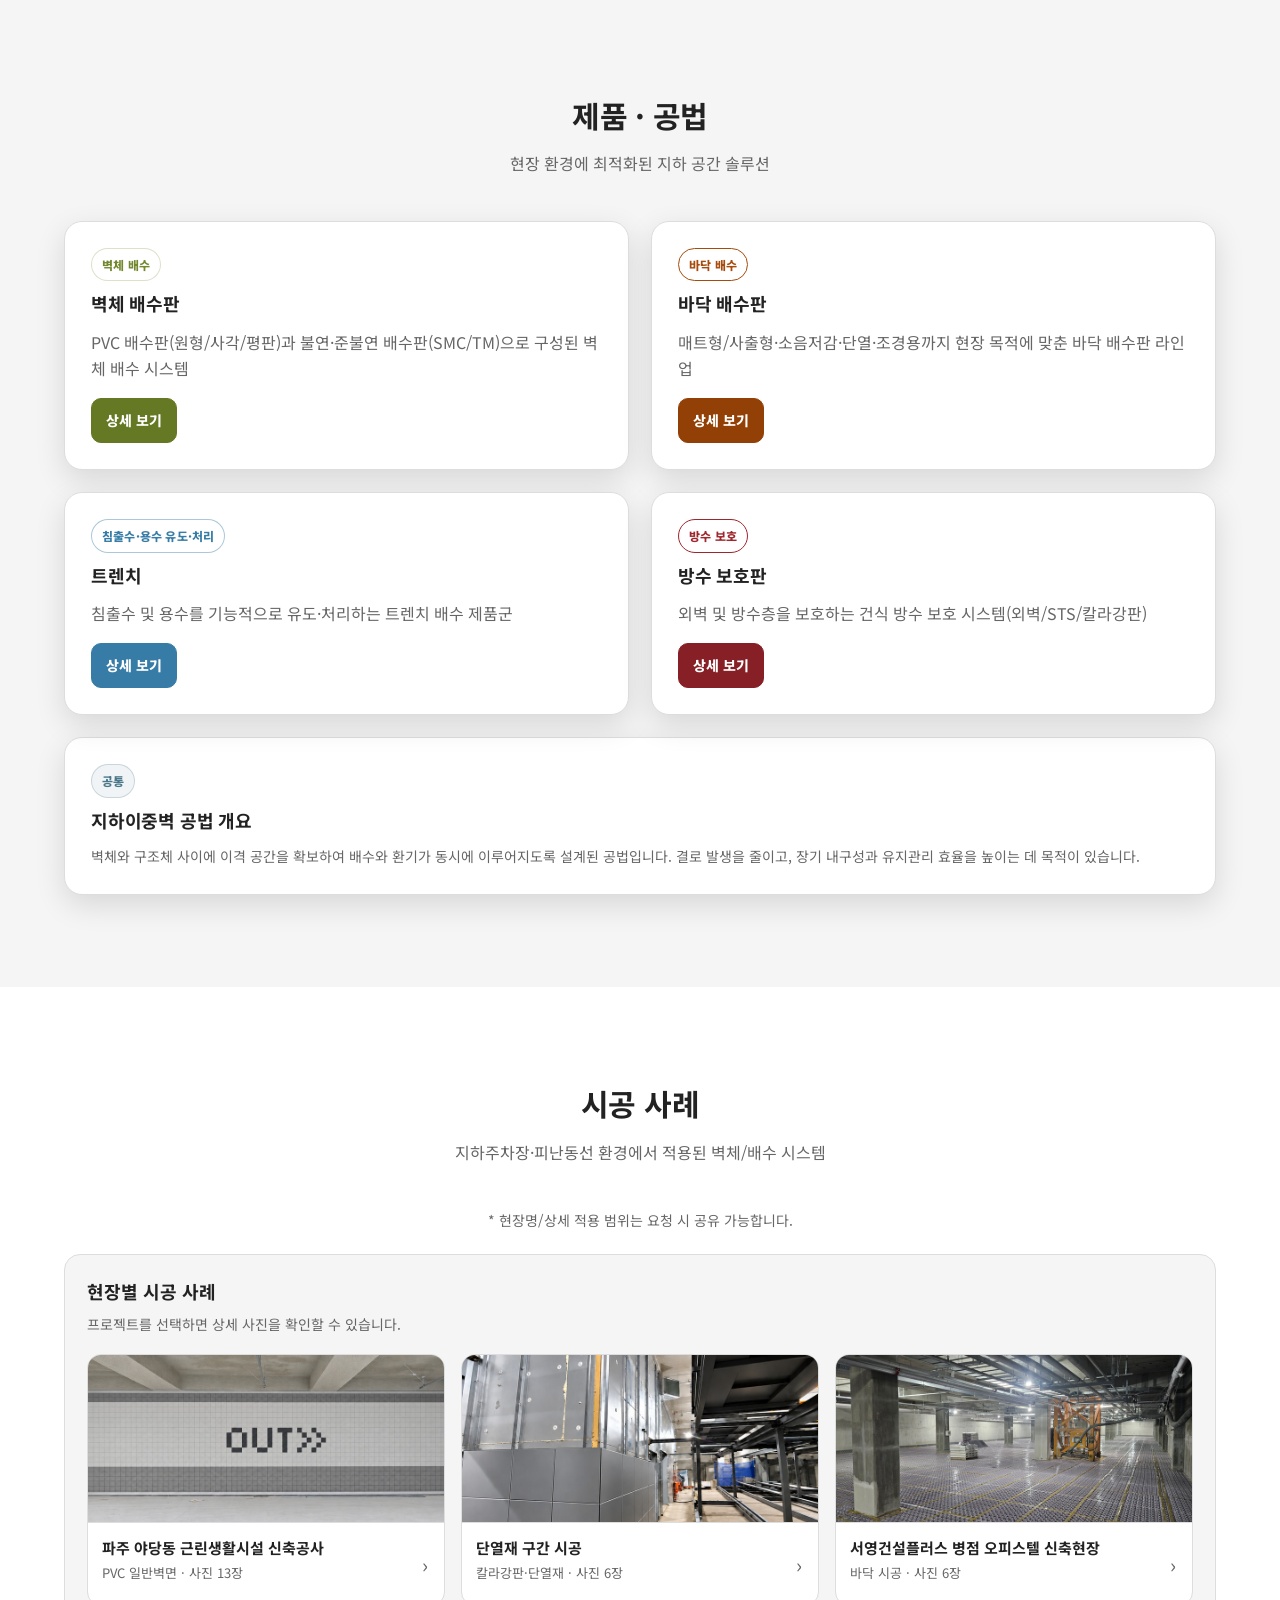
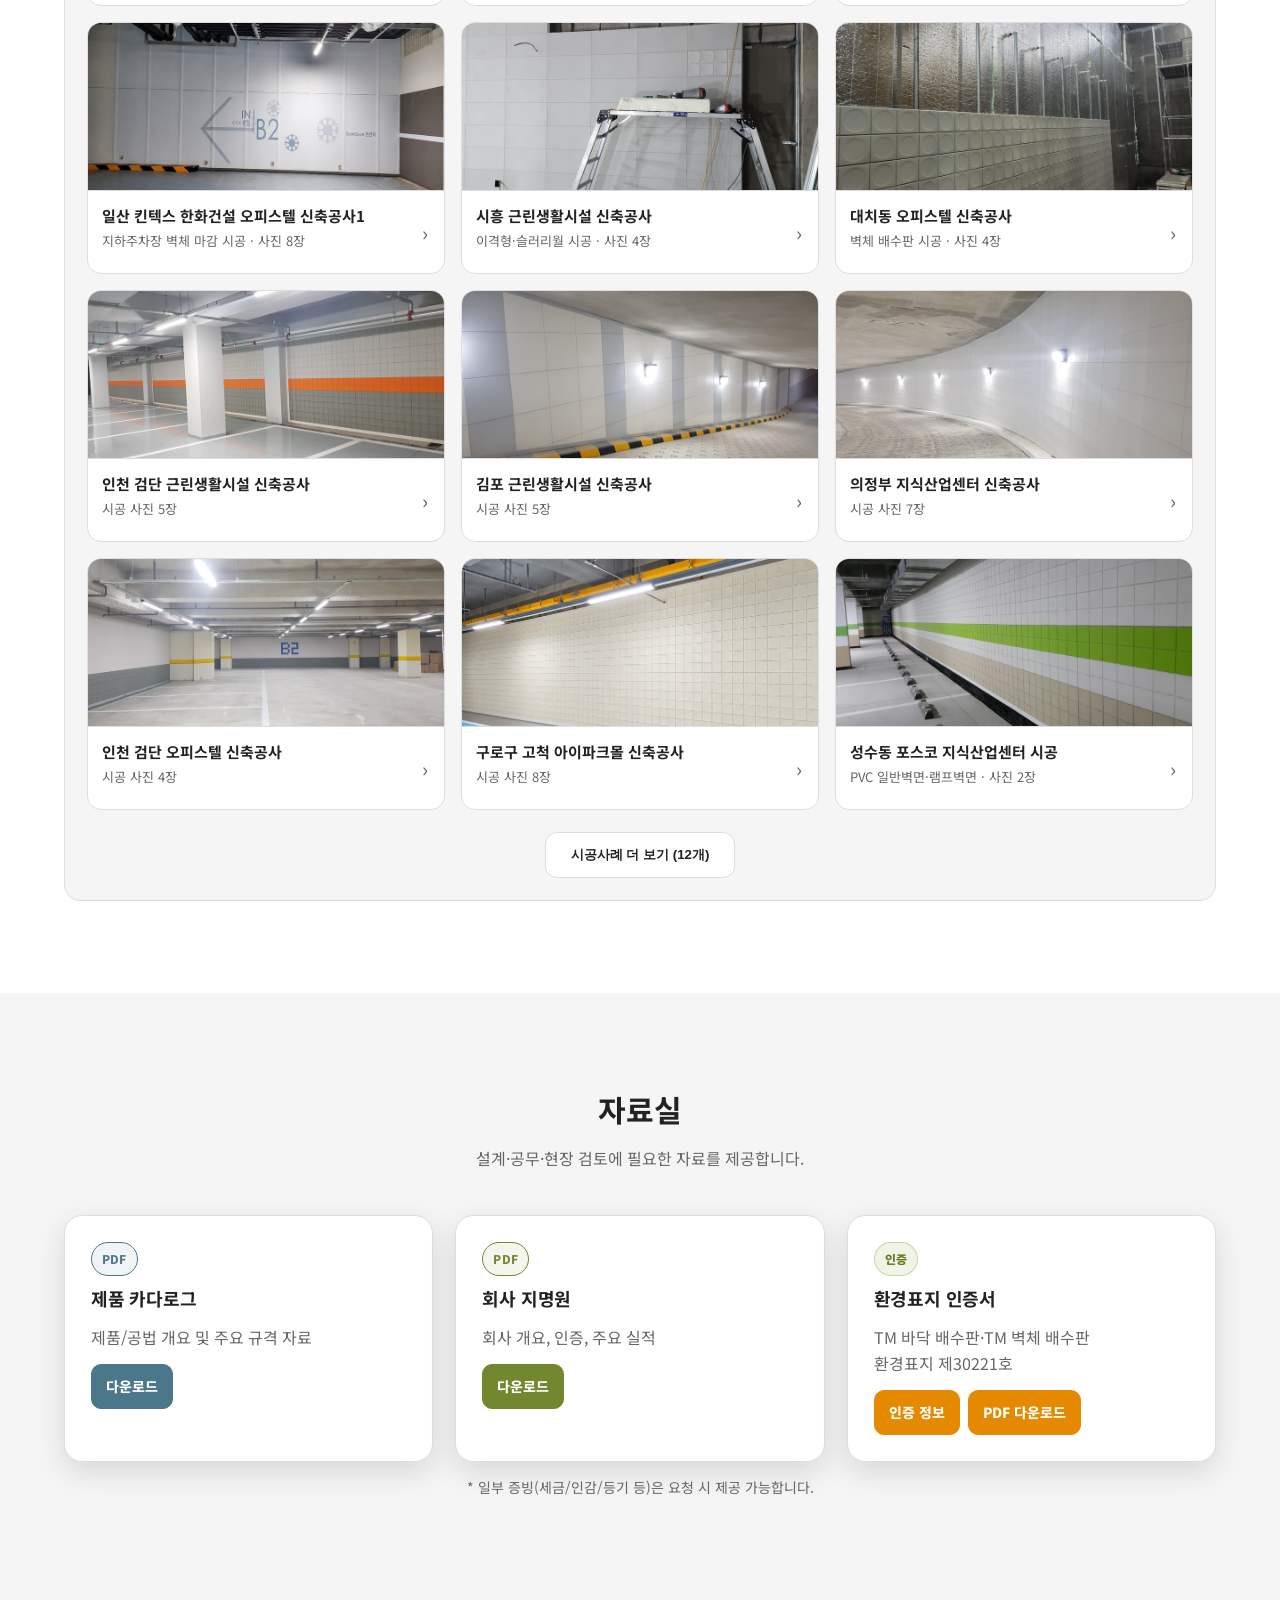
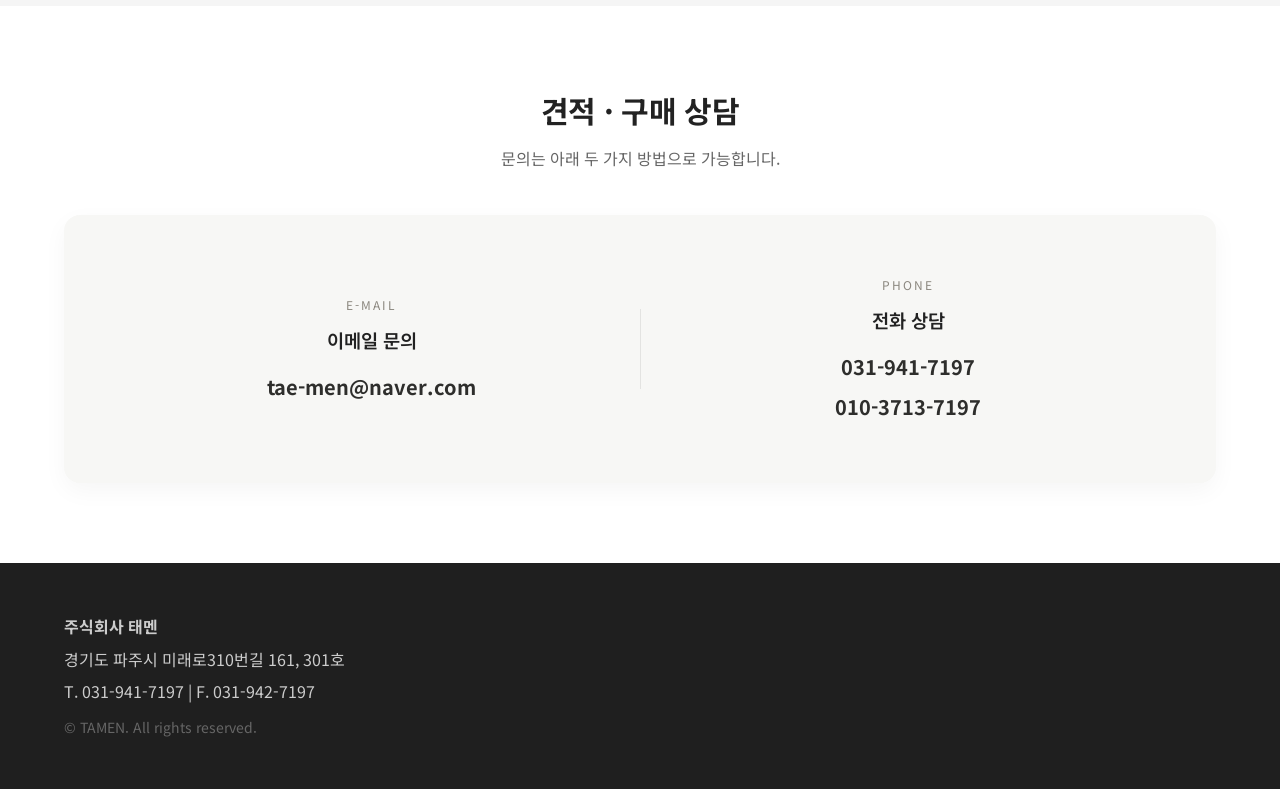
==== commit 97a974bc: "Show recent construction cases first" ====
--- a/index.html
+++ b/index.html
@@ -215,7 +215,22 @@
 <div class="caseListBody"><b>파주 야당동 근린생활시설 신축공사</b><span>PVC 일반벽면 · 사진 13장</span></div>
 <span aria-hidden="true" class="caseListArrow">›</span>
 </li>
-
+<li class="caseListItem caseCard" data-gallery='[{"src":"assets/cases/insulation_section_1.jpg","caption":"단열재 구간 시공 · 시공 사진 1"},{"src":"assets/cases/insulation_section_2.jpg","caption":"단열재 구간 시공 · 시공 사진 2"},{"src":"assets/cases/insulation_section_3.jpg","caption":"단열재 구간 시공 · 시공 사진 3"},{"src":"assets/cases/insulation_section_4.jpg","caption":"단열재 구간 시공 · 시공 사진 4"},{"src":"assets/cases/insulation_section_5.jpg","caption":"단열재 구간 시공 · 시공 사진 5"},{"src":"assets/cases/insulation_section_6.jpg","caption":"단열재 구간 시공 · 시공 사진 6"}]' data-title="단열재 구간 시공">
+<div class="caseListThumb"><img alt="단열재 구간 시공" src="assets/cases/insulation_section_1_thumb.jpg" loading="lazy"/></div>
+<div class="caseListBody">
+<b>단열재 구간 시공</b>
+<span>칼라강판·단열재 · 사진 6장</span>
+</div>
+<span aria-hidden="true" class="caseListArrow">›</span>
+</li>
+<li class="caseListItem caseCard" data-gallery='[{"src":"assets/cases/byeongjeom_seoyeong_1.jpg","caption":"서영건설플러스 병점 오피스텔 신축현장 · 바닥 시공 사진 1"},{"src":"assets/cases/byeongjeom_seoyeong_2.jpg","caption":"서영건설플러스 병점 오피스텔 신축현장 · 바닥 시공 사진 2"},{"src":"assets/cases/byeongjeom_seoyeong_3.jpg","caption":"서영건설플러스 병점 오피스텔 신축현장 · 바닥 시공 사진 3"},{"src":"assets/cases/byeongjeom_seoyeong_4.jpg","caption":"서영건설플러스 병점 오피스텔 신축현장 · 바닥 시공 사진 4"},{"src":"assets/cases/byeongjeom_seoyeong_5.jpg","caption":"서영건설플러스 병점 오피스텔 신축현장 · 바닥 시공 사진 5"},{"src":"assets/cases/byeongjeom_seoyeong_6.jpg","caption":"서영건설플러스 병점 오피스텔 신축현장 · 바닥 시공 사진 6"}]' data-title="서영건설플러스 병점 오피스텔 신축현장">
+<div class="caseListThumb"><img alt="서영건설플러스 병점 오피스텔 신축현장" src="assets/cases/byeongjeom_seoyeong_1_thumb.jpg" loading="lazy"/></div>
+<div class="caseListBody">
+<b>서영건설플러스 병점 오피스텔 신축현장</b>
+<span>바닥 시공 · 사진 6장</span>
+</div>
+<span aria-hidden="true" class="caseListArrow">›</span>
+</li>
 <li class="caseListItem caseCard" data-gallery='[{"src":"assets/cases/kintex1_1.jpg","caption":"B2 진입로"},{"src":"assets/cases/kintex1_2.jpg","caption":"B5 진입로"},{"src":"assets/cases/kintex1_3.jpg","caption":"곡선 램프 구간"},{"src":"assets/cases/kintex1_4.jpg","caption":"B2 출구(OUT)"},{"src":"assets/cases/kintex1_5.jpg?v=20260914b","caption":"일산 킨텍스 한화건설 오피스텔 신축공사1 · 시멘트보드(CRC) 시공 사진 5"},{"src":"assets/cases/kintex1_6.jpg?v=20260914b","caption":"일산 킨텍스 한화건설 오피스텔 신축공사1 · 시멘트보드(CRC) 시공 사진 6"},{"src":"assets/cases/kintex1_7.jpg?v=20260914b","caption":"일산 킨텍스 한화건설 오피스텔 신축공사1 · 시멘트보드(CRC) 시공 사진 7"},{"src":"assets/cases/kintex1_8.jpg?v=20260914b","caption":"일산 킨텍스 한화건설 오피스텔 신축공사1 · 시멘트보드(CRC) 시공 사진 8"}]' data-title="일산 킨텍스 한화건설 오피스텔 신축공사1">
 <div class="caseListThumb"><img alt="일산 킨텍스 한화건설 오피스텔 신축공사1" src="assets/cases/kintex1_1_thumb.jpg"/></div>
 <div class="caseListBody">
@@ -438,22 +453,6 @@
 <div class="caseListBody">
 <b>포스코건설 지하주차장 시공</b>
 <span>PVC 일반벽면 시공 · 사진 2장</span>
-</div>
-<span aria-hidden="true" class="caseListArrow">›</span>
-</li>
-<li class="caseListItem caseCard" data-gallery='[{"src":"assets/cases/byeongjeom_seoyeong_1.jpg","caption":"서영건설플러스 병점 오피스텔 신축현장 · 바닥 시공 사진 1"},{"src":"assets/cases/byeongjeom_seoyeong_2.jpg","caption":"서영건설플러스 병점 오피스텔 신축현장 · 바닥 시공 사진 2"},{"src":"assets/cases/byeongjeom_seoyeong_3.jpg","caption":"서영건설플러스 병점 오피스텔 신축현장 · 바닥 시공 사진 3"},{"src":"assets/cases/byeongjeom_seoyeong_4.jpg","caption":"서영건설플러스 병점 오피스텔 신축현장 · 바닥 시공 사진 4"},{"src":"assets/cases/byeongjeom_seoyeong_5.jpg","caption":"서영건설플러스 병점 오피스텔 신축현장 · 바닥 시공 사진 5"},{"src":"assets/cases/byeongjeom_seoyeong_6.jpg","caption":"서영건설플러스 병점 오피스텔 신축현장 · 바닥 시공 사진 6"}]' data-title="서영건설플러스 병점 오피스텔 신축현장">
-<div class="caseListThumb"><img alt="서영건설플러스 병점 오피스텔 신축현장" src="assets/cases/byeongjeom_seoyeong_1_thumb.jpg" loading="lazy"/></div>
-<div class="caseListBody">
-<b>서영건설플러스 병점 오피스텔 신축현장</b>
-<span>바닥 시공 · 사진 6장</span>
-</div>
-<span aria-hidden="true" class="caseListArrow">›</span>
-</li>
-<li class="caseListItem caseCard" data-gallery='[{"src":"assets/cases/insulation_section_1.jpg","caption":"단열재 구간 시공 · 시공 사진 1"},{"src":"assets/cases/insulation_section_2.jpg","caption":"단열재 구간 시공 · 시공 사진 2"},{"src":"assets/cases/insulation_section_3.jpg","caption":"단열재 구간 시공 · 시공 사진 3"},{"src":"assets/cases/insulation_section_4.jpg","caption":"단열재 구간 시공 · 시공 사진 4"},{"src":"assets/cases/insulation_section_5.jpg","caption":"단열재 구간 시공 · 시공 사진 5"},{"src":"assets/cases/insulation_section_6.jpg","caption":"단열재 구간 시공 · 시공 사진 6"}]' data-title="단열재 구간 시공">
-<div class="caseListThumb"><img alt="단열재 구간 시공" src="assets/cases/insulation_section_1_thumb.jpg" loading="lazy"/></div>
-<div class="caseListBody">
-<b>단열재 구간 시공</b>
-<span>칼라강판·단열재 · 사진 6장</span>
 </div>
 <span aria-hidden="true" class="caseListArrow">›</span>
 </li>
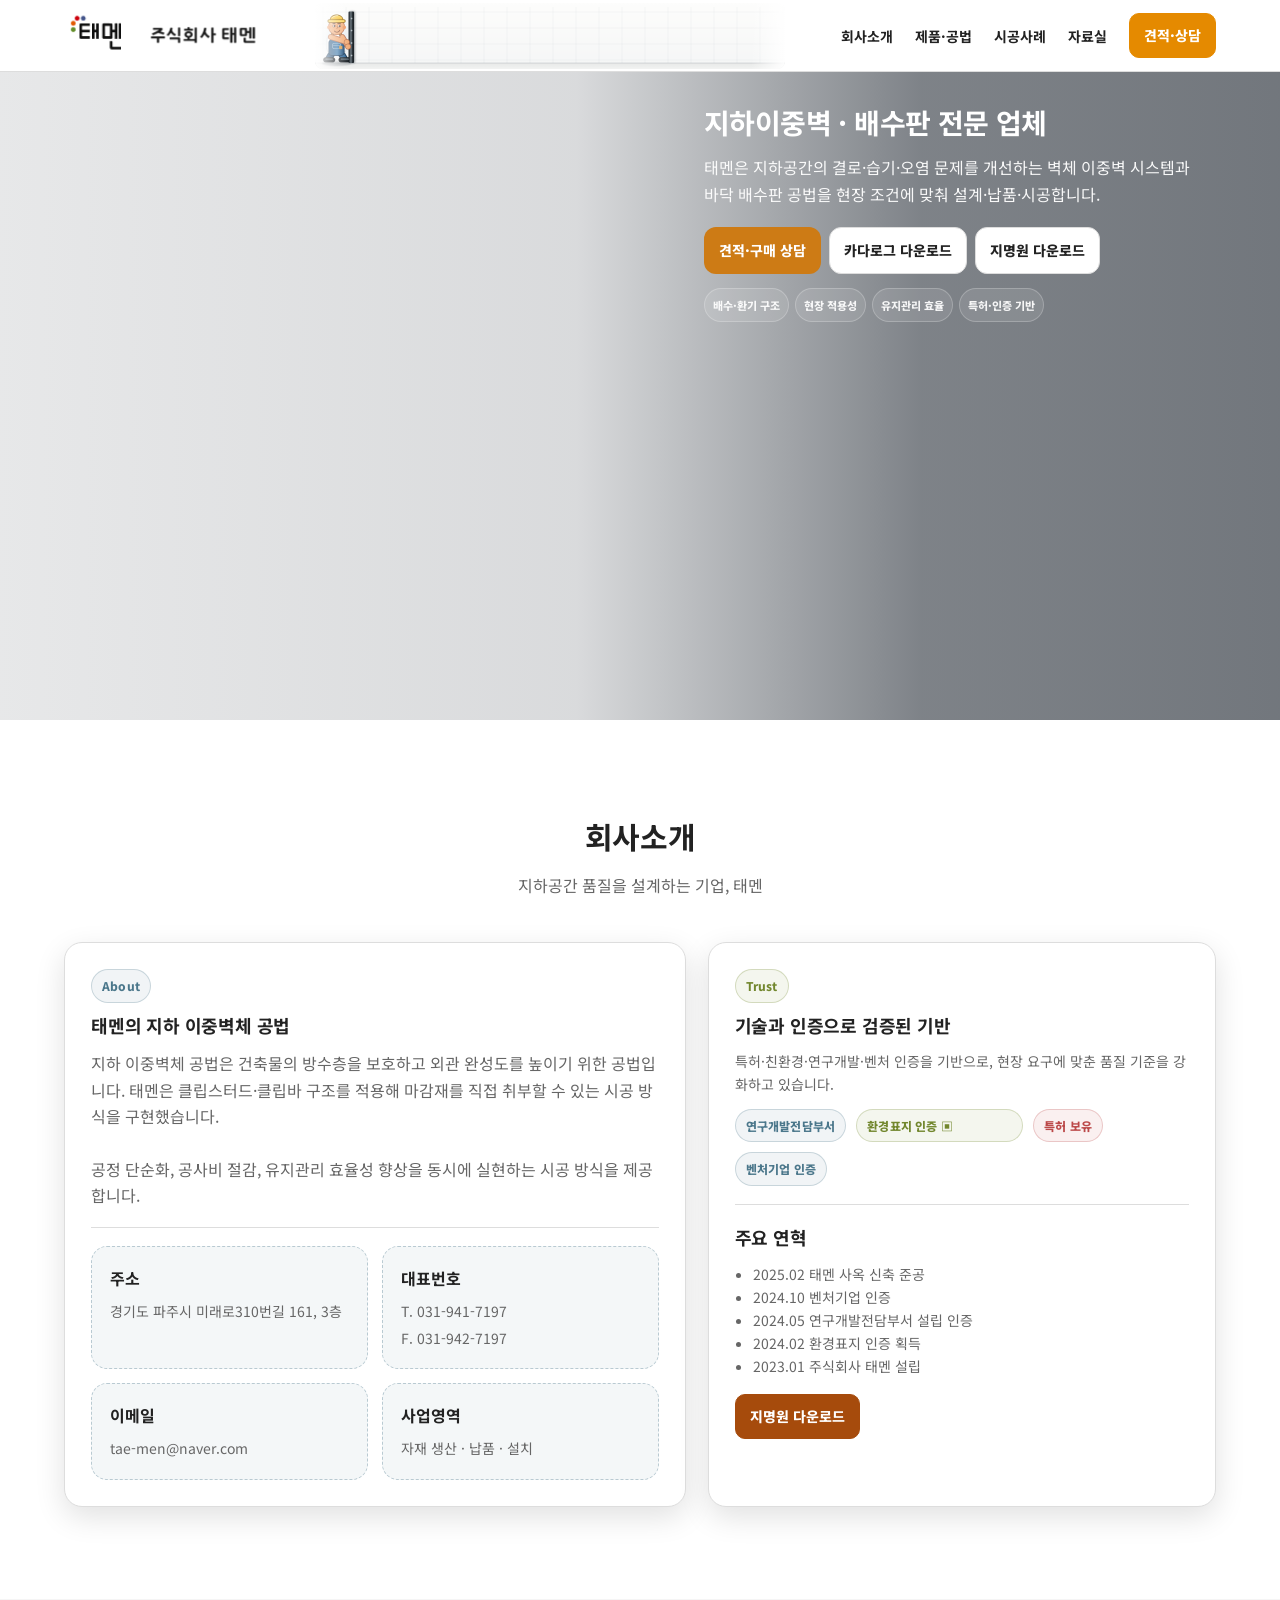
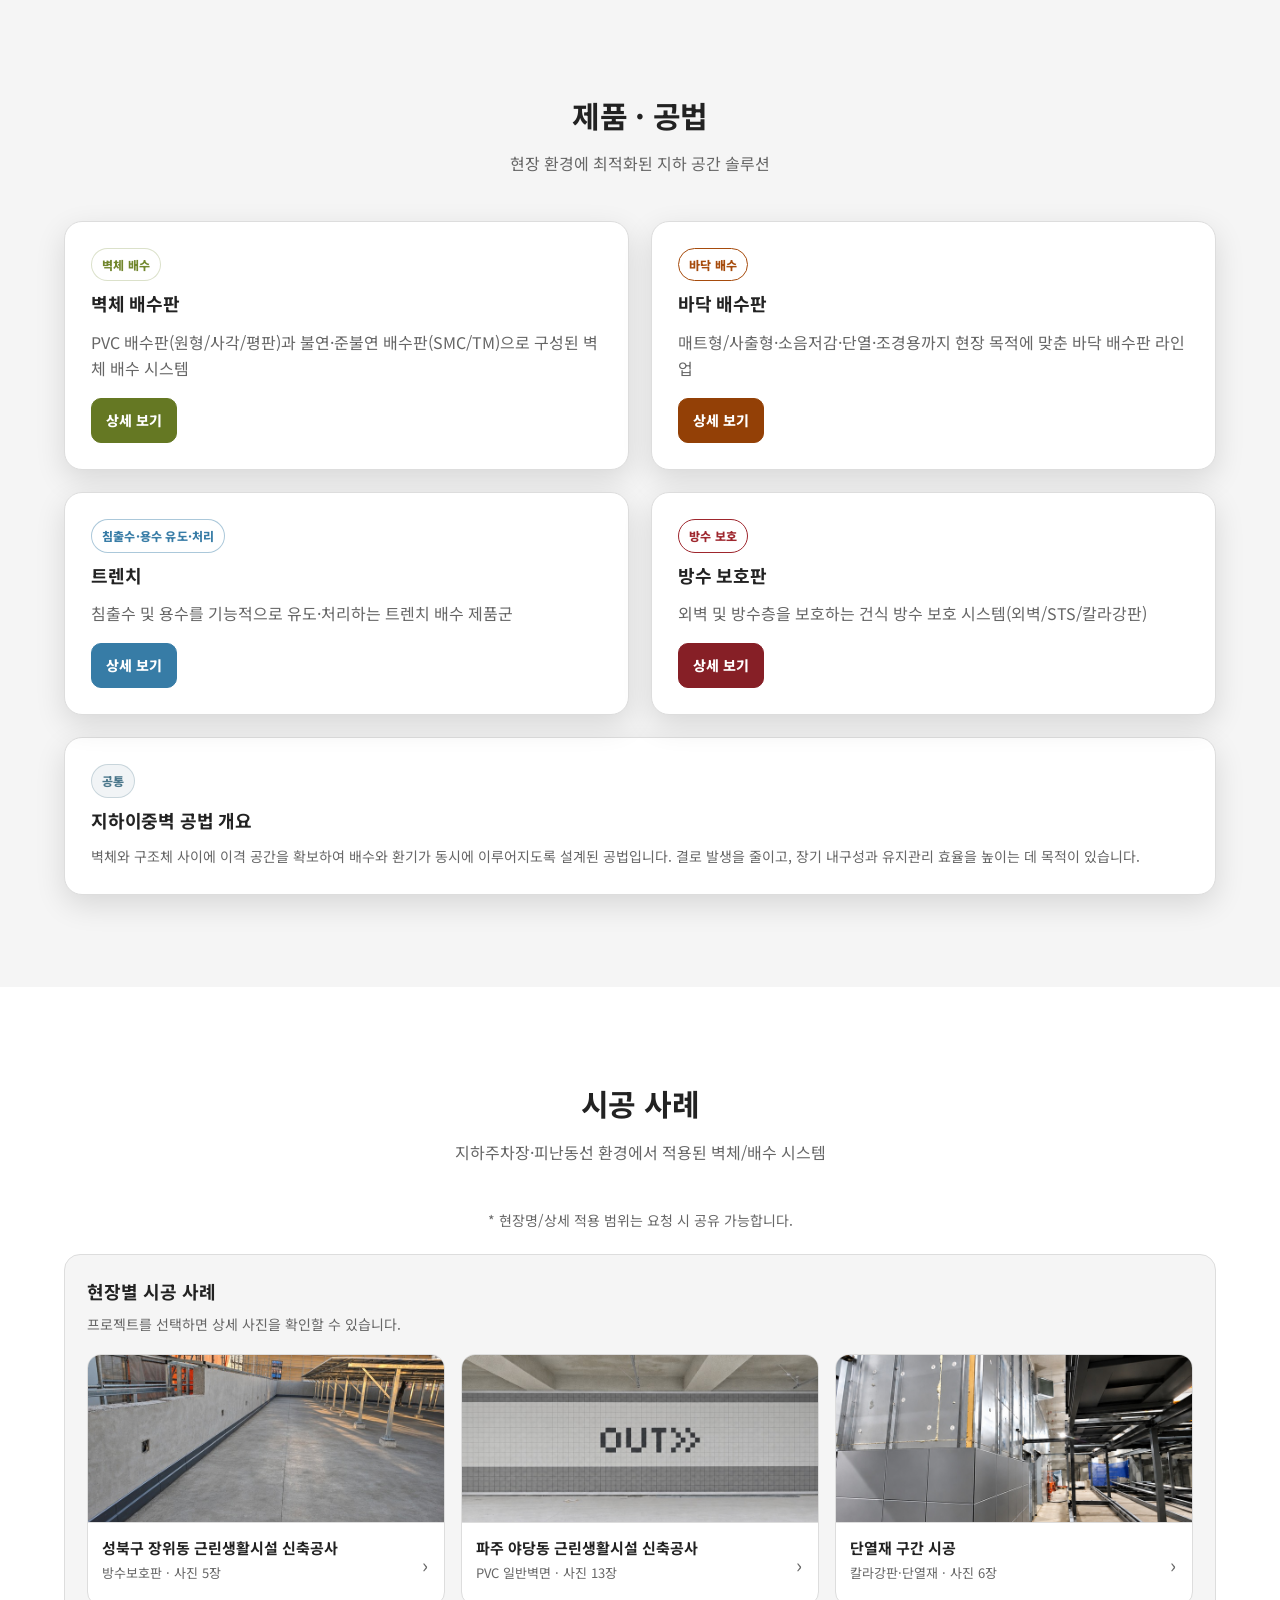
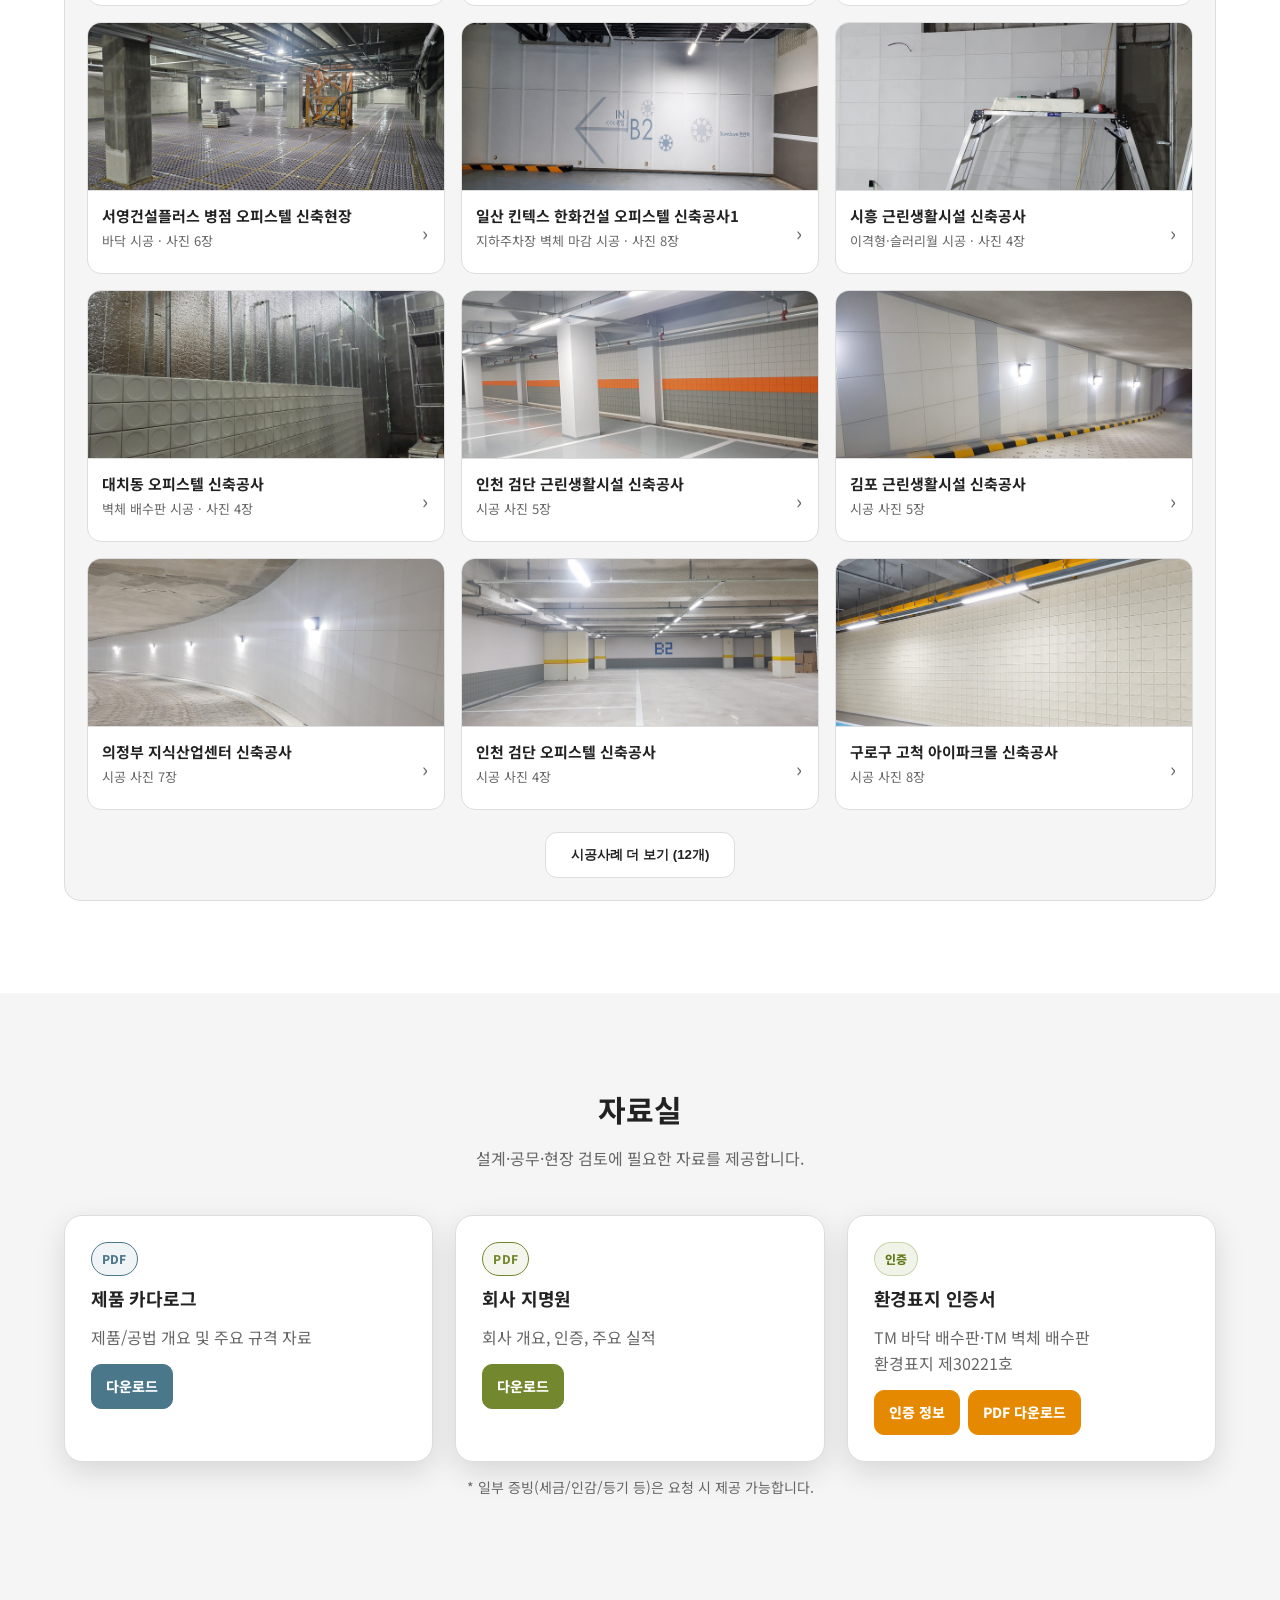
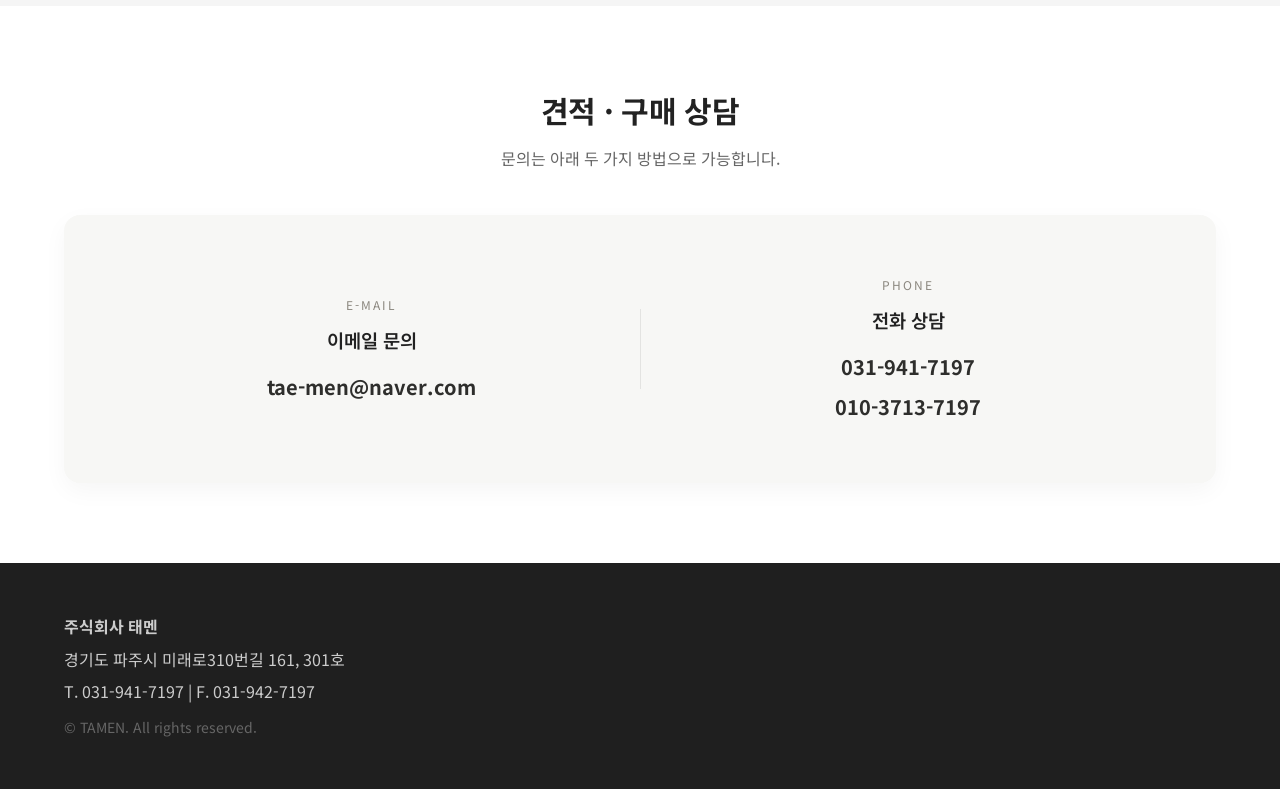
==== commit 2571401f: "Add Seongbuk Jangwi waterproof protection case" ====
--- a/index.html
+++ b/index.html
@@ -210,6 +210,11 @@
 <p class="muted">프로젝트를 선택하면 상세 사진을 확인할 수 있습니다.</p>
 </div>
 <ul class="caseList">
+<li class="caseListItem caseCard" data-gallery='[{"src":"assets/cases/seongbuk_jangwi_waterproof_01.jpg","caption":"성북구 장위동 근린생활시설 신축공사 · 방수보호판 시공 사진 1"},{"src":"assets/cases/seongbuk_jangwi_waterproof_02.jpg","caption":"성북구 장위동 근린생활시설 신축공사 · 방수보호판 시공 사진 2"},{"src":"assets/cases/seongbuk_jangwi_waterproof_03.jpg","caption":"성북구 장위동 근린생활시설 신축공사 · 방수보호판 시공 사진 3"},{"src":"assets/cases/seongbuk_jangwi_waterproof_04.jpg","caption":"성북구 장위동 근린생활시설 신축공사 · 방수보호판 시공 사진 4"},{"src":"assets/cases/seongbuk_jangwi_waterproof_05.jpg","caption":"성북구 장위동 근린생활시설 신축공사 · 방수보호판 시공 사진 5"}]' data-title="성북구 장위동 근린생활시설 신축공사">
+<div class="caseListThumb"><img alt="성북구 장위동 근린생활시설 신축공사 · 방수보호판" src="assets/cases/seongbuk_jangwi_waterproof_thumb.jpg" loading="lazy"/></div>
+<div class="caseListBody"><b>성북구 장위동 근린생활시설 신축공사</b><span>방수보호판 · 사진 5장</span></div>
+<span aria-hidden="true" class="caseListArrow">›</span>
+</li>
 <li class="caseListItem caseCard" data-gallery='[{&quot;src&quot;:&quot;assets/cases/paju_yadang_neighborhood_01.jpg&quot;,&quot;caption&quot;:&quot;파주 야당동 근린생활시설 신축공사 · PVC 일반벽면 시공 사진 1&quot;},{&quot;src&quot;:&quot;assets/cases/paju_yadang_neighborhood_02.jpg&quot;,&quot;caption&quot;:&quot;파주 야당동 근린생활시설 신축공사 · PVC 일반벽면 시공 사진 2&quot;},{&quot;src&quot;:&quot;assets/cases/paju_yadang_neighborhood_03.jpg&quot;,&quot;caption&quot;:&quot;파주 야당동 근린생활시설 신축공사 · PVC 일반벽면 시공 사진 3&quot;},{&quot;src&quot;:&quot;assets/cases/paju_yadang_neighborhood_04.jpg&quot;,&quot;caption&quot;:&quot;파주 야당동 근린생활시설 신축공사 · PVC 일반벽면 시공 사진 4&quot;},{&quot;src&quot;:&quot;assets/cases/paju_yadang_neighborhood_05.jpg&quot;,&quot;caption&quot;:&quot;파주 야당동 근린생활시설 신축공사 · PVC 일반벽면 시공 사진 5&quot;},{&quot;src&quot;:&quot;assets/cases/paju_yadang_neighborhood_06.jpg&quot;,&quot;caption&quot;:&quot;파주 야당동 근린생활시설 신축공사 · PVC 일반벽면 시공 사진 6&quot;},{&quot;src&quot;:&quot;assets/cases/paju_yadang_neighborhood_07.jpg&quot;,&quot;caption&quot;:&quot;파주 야당동 근린생활시설 신축공사 · PVC 일반벽면 시공 사진 7&quot;},{&quot;src&quot;:&quot;assets/cases/paju_yadang_neighborhood_08.jpg&quot;,&quot;caption&quot;:&quot;파주 야당동 근린생활시설 신축공사 · PVC 일반벽면 시공 사진 8&quot;},{&quot;src&quot;:&quot;assets/cases/paju_yadang_neighborhood_09.jpg&quot;,&quot;caption&quot;:&quot;파주 야당동 근린생활시설 신축공사 · PVC 일반벽면 시공 사진 9&quot;},{&quot;src&quot;:&quot;assets/cases/paju_yadang_neighborhood_10.jpg&quot;,&quot;caption&quot;:&quot;파주 야당동 근린생활시설 신축공사 · PVC 일반벽면 시공 사진 10&quot;},{&quot;src&quot;:&quot;assets/cases/paju_yadang_neighborhood_11.jpg&quot;,&quot;caption&quot;:&quot;파주 야당동 근린생활시설 신축공사 · PVC 일반벽면 시공 사진 11&quot;},{&quot;src&quot;:&quot;assets/cases/paju_yadang_neighborhood_12.jpg&quot;,&quot;caption&quot;:&quot;파주 야당동 근린생활시설 신축공사 · PVC 일반벽면 시공 사진 12&quot;},{&quot;src&quot;:&quot;assets/cases/paju_yadang_neighborhood_13.jpg&quot;,&quot;caption&quot;:&quot;파주 야당동 근린생활시설 신축공사 · PVC 일반벽면 시공 사진 13&quot;}]' data-title="파주 야당동 근린생활시설 신축공사">
 <div class="caseListThumb"><img alt="파주 야당동 근린생활시설 신축공사 · PVC 일반벽면" src="assets/cases/paju_yadang_neighborhood_thumb.jpg" loading="lazy"/></div>
 <div class="caseListBody"><b>파주 야당동 근린생활시설 신축공사</b><span>PVC 일반벽면 · 사진 13장</span></div>
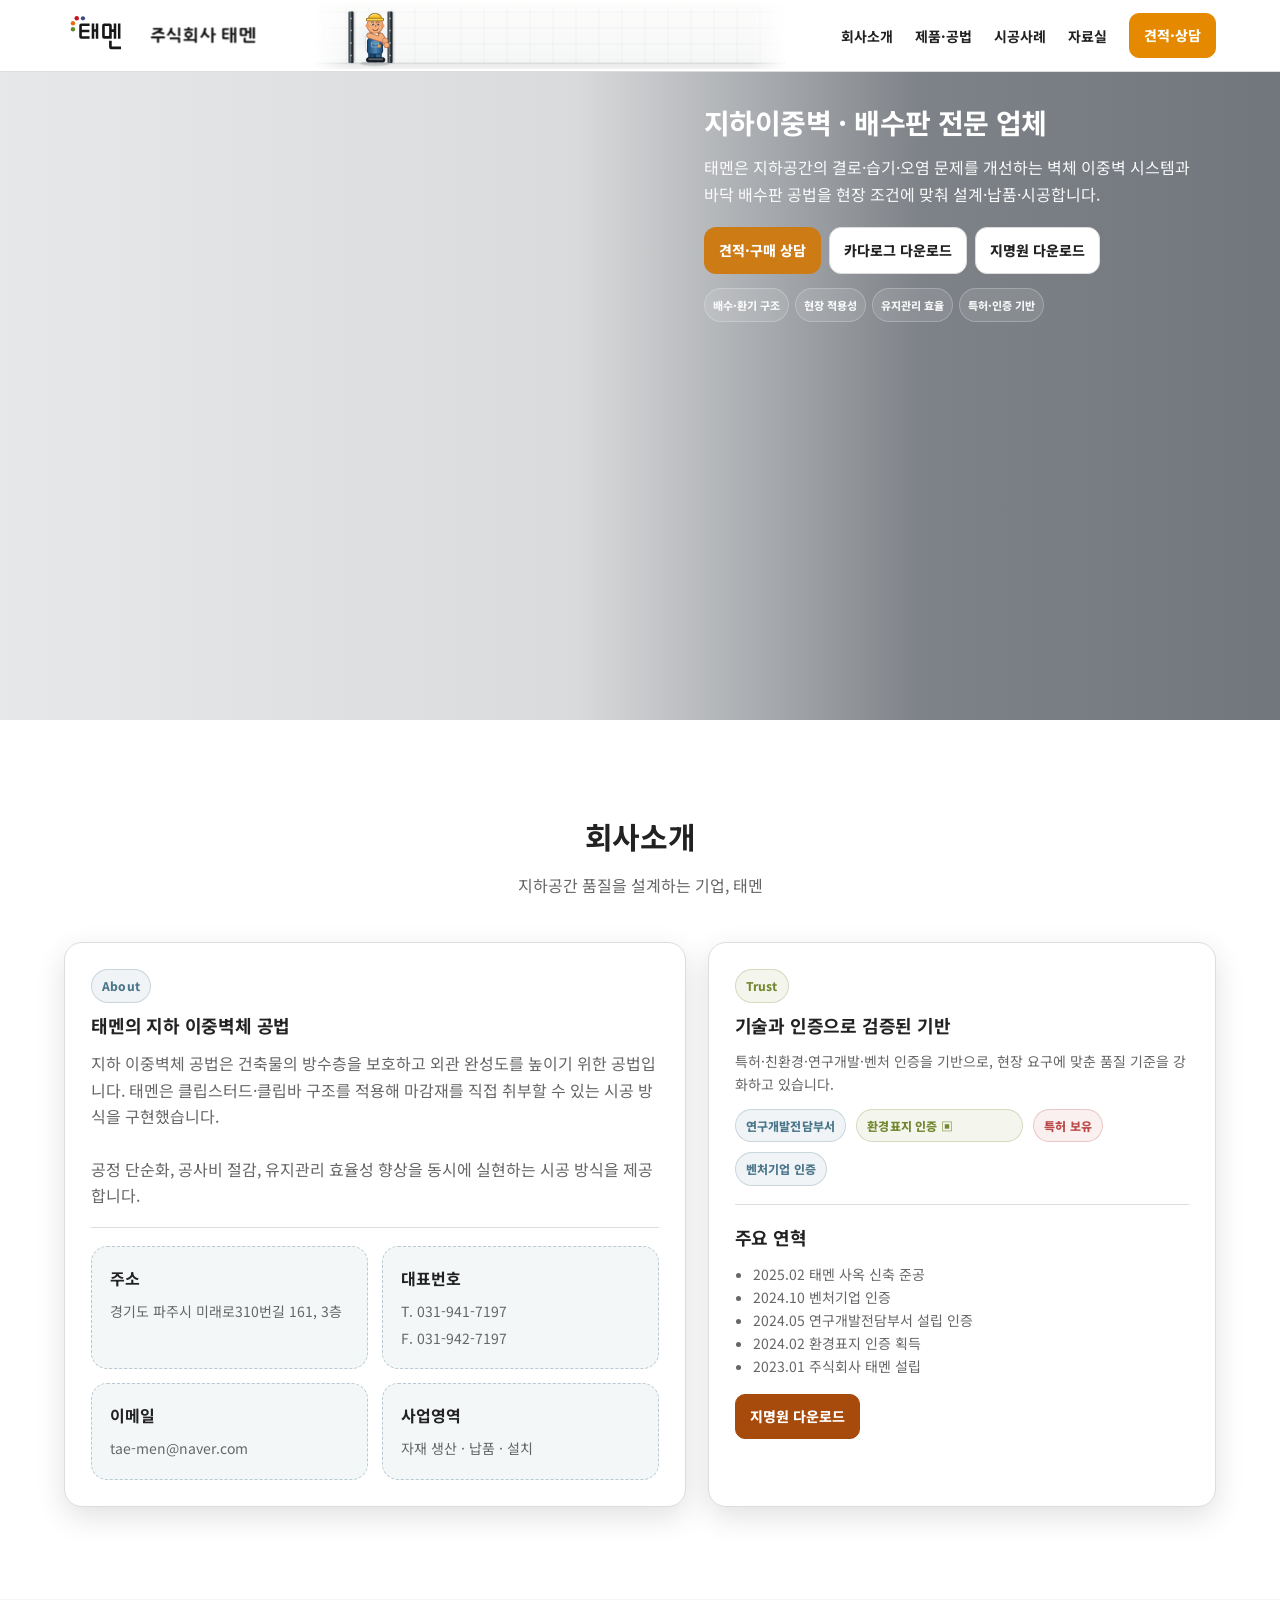
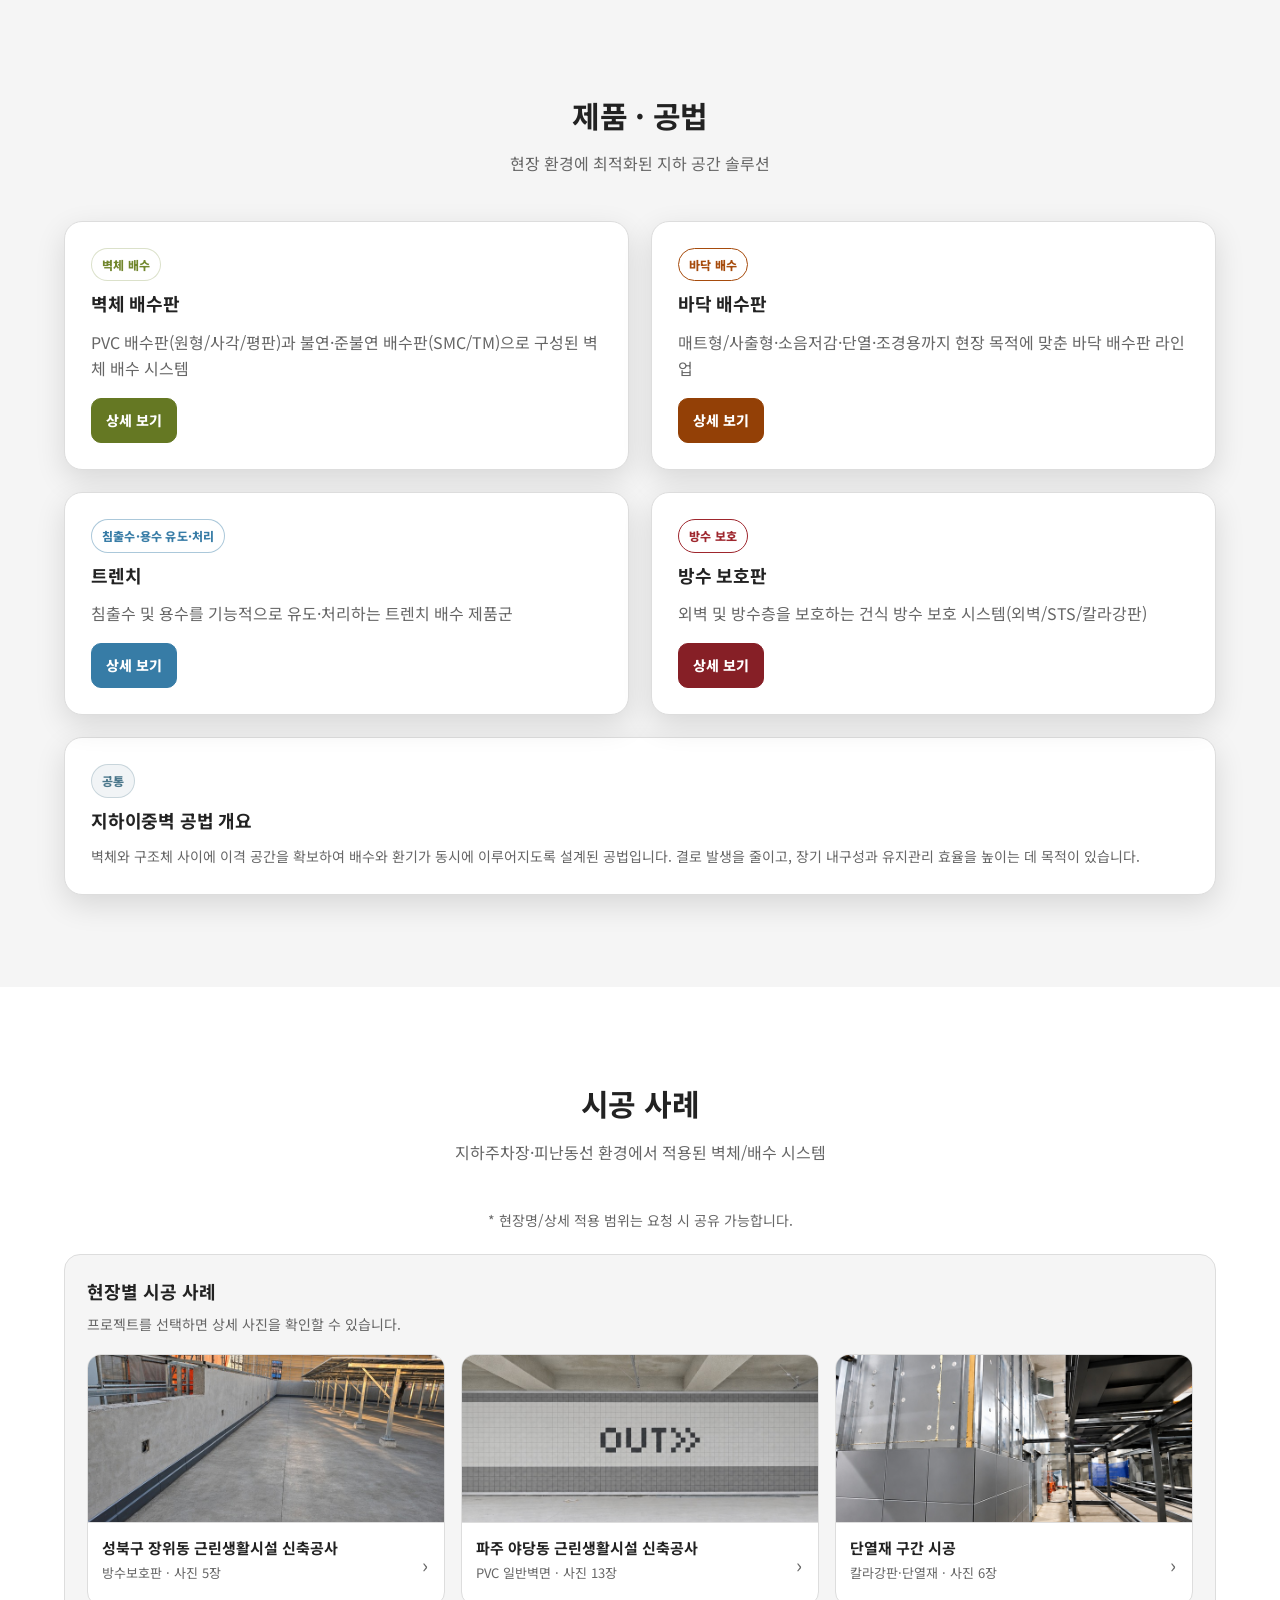
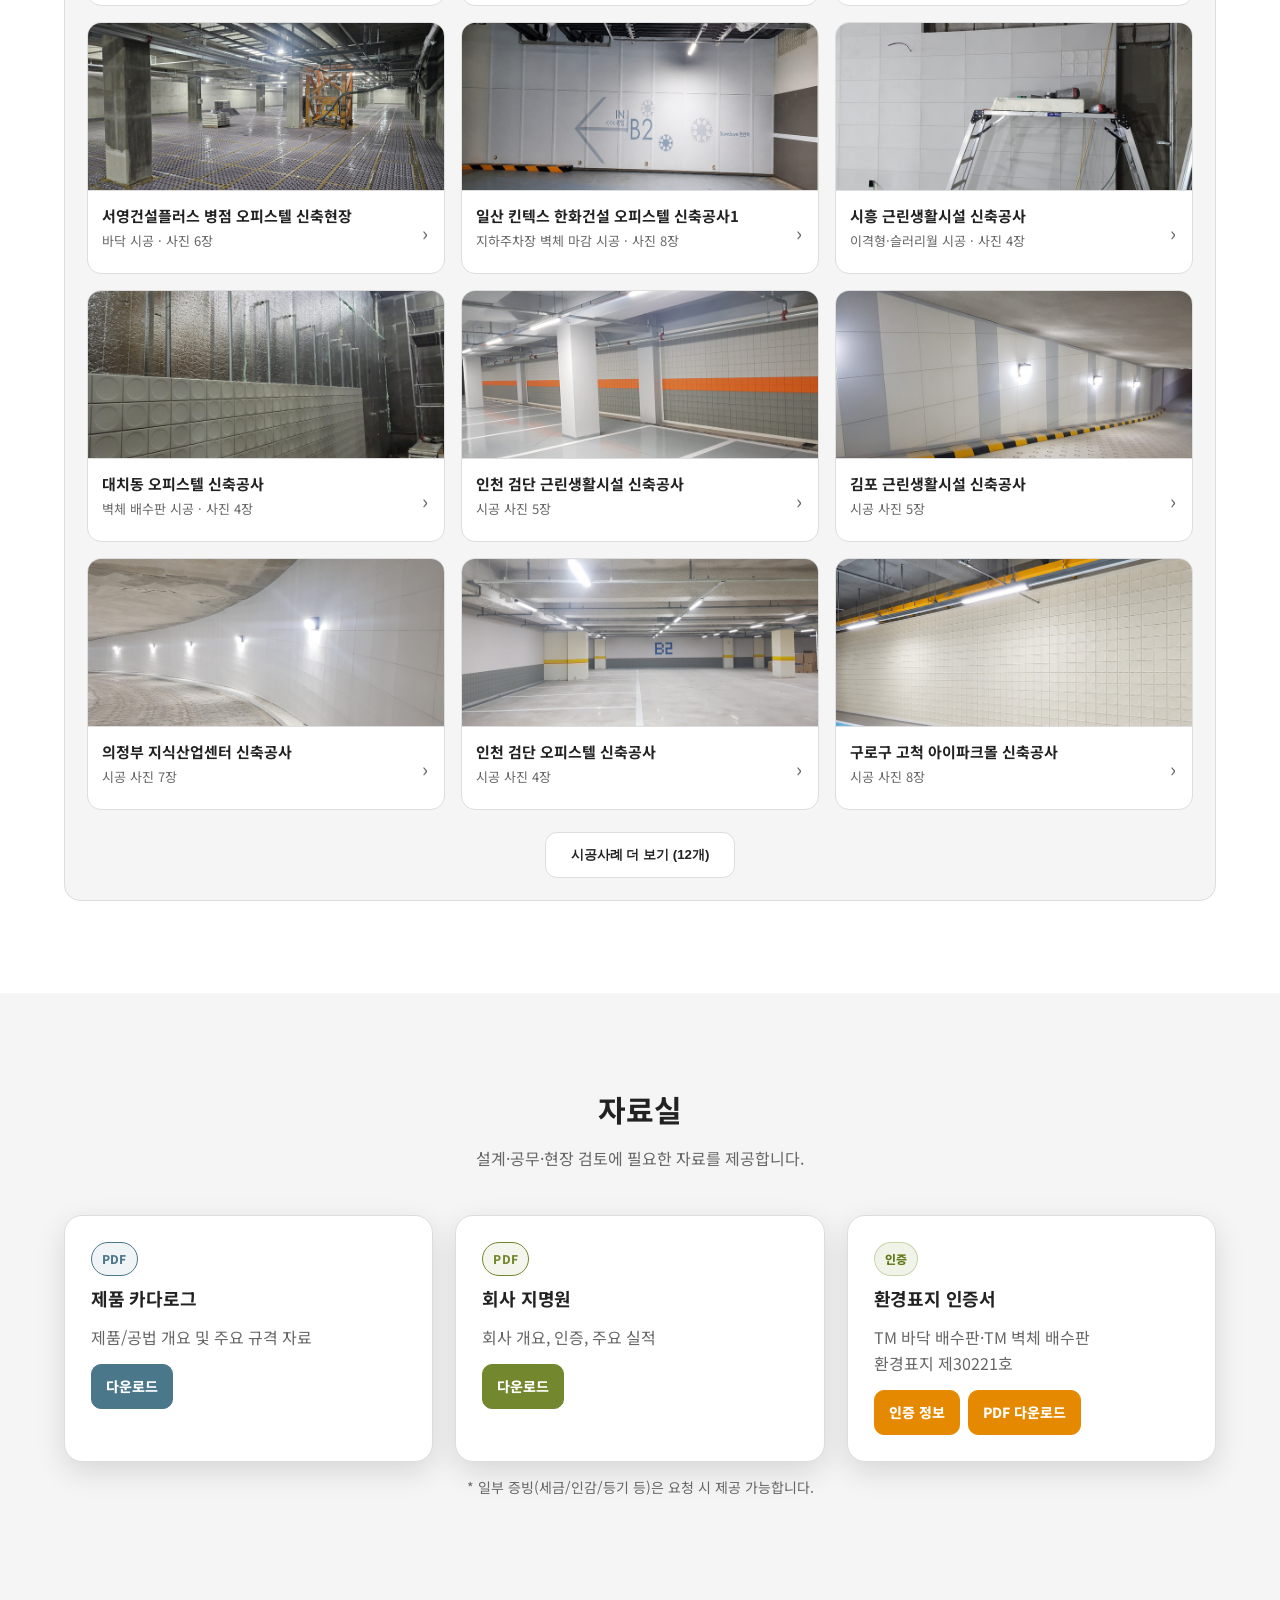
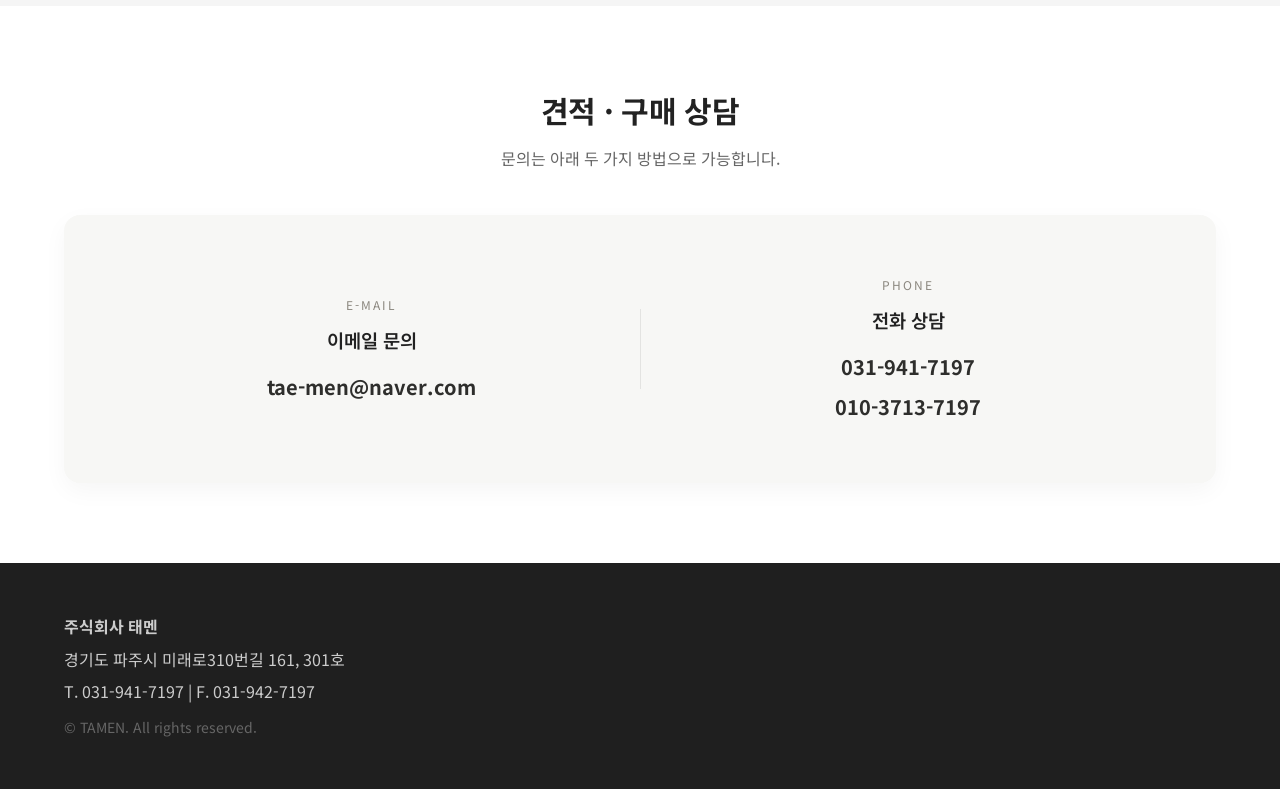
==== commit 8056491e: "Replace header logo with stamp-free SVG variants" ====
--- a/index.html
+++ b/index.html
@@ -34,14 +34,14 @@
 <link href="https://fonts.googleapis.com" rel="preconnect"/>
 <link crossorigin="" href="https://fonts.gstatic.com" rel="preconnect"/>
 <link href="https://fonts.googleapis.com/css2?family=Noto+Sans+KR:wght@400;500;700;800;900&amp;display=swap" rel="stylesheet"/>
-<link href="styles.css?v=20261019-two-workers" rel="stylesheet">
+<link href="styles.css?v=20261125-header-logo" rel="stylesheet">
 </link></head>
 <body>
 <header>
 <div aria-label="상단 메뉴" class="container nav">
 <div class="brand">
 <span class="company-wordmark" role="img" aria-label="주식회사 태멘"></span>
-<a aria-label="태멘 로고 — 페이지 맨 위로" href="#top"><img alt="태멘" class="logo-img" src="assets/logo-header-transparent.png"/></a>
+<a aria-label="태멘 로고 — 페이지 맨 위로" href="#top"><img alt="태멘" class="logo-img" src="assets/logo-header-vector-day.svg"/></a>
 </div>
 <div class="header-installation" aria-label="클립바와 벽체 배수판 시공 애니메이션">
 <canvas id="headerInstallationCanvas" width="940" height="132"></canvas>
--- a/styles.css
+++ b/styles.css
@@ -741,7 +741,7 @@
 
 
 .logo-img {
-  content: url('assets/logo-header-day-matched.png');
+  content: url('assets/logo-header-vector-day.svg');
   width: 57.4px;
   height: auto;
   max-width: none;
@@ -2911,7 +2911,7 @@
 }
 
 html[data-seoul-night="true"] .brand .logo-img {
-  content: url('assets/logo-header-night.png');
+  content: url('assets/logo-header-vector-night.svg');
   position: static;
   width: 57.4px;
   height: auto;
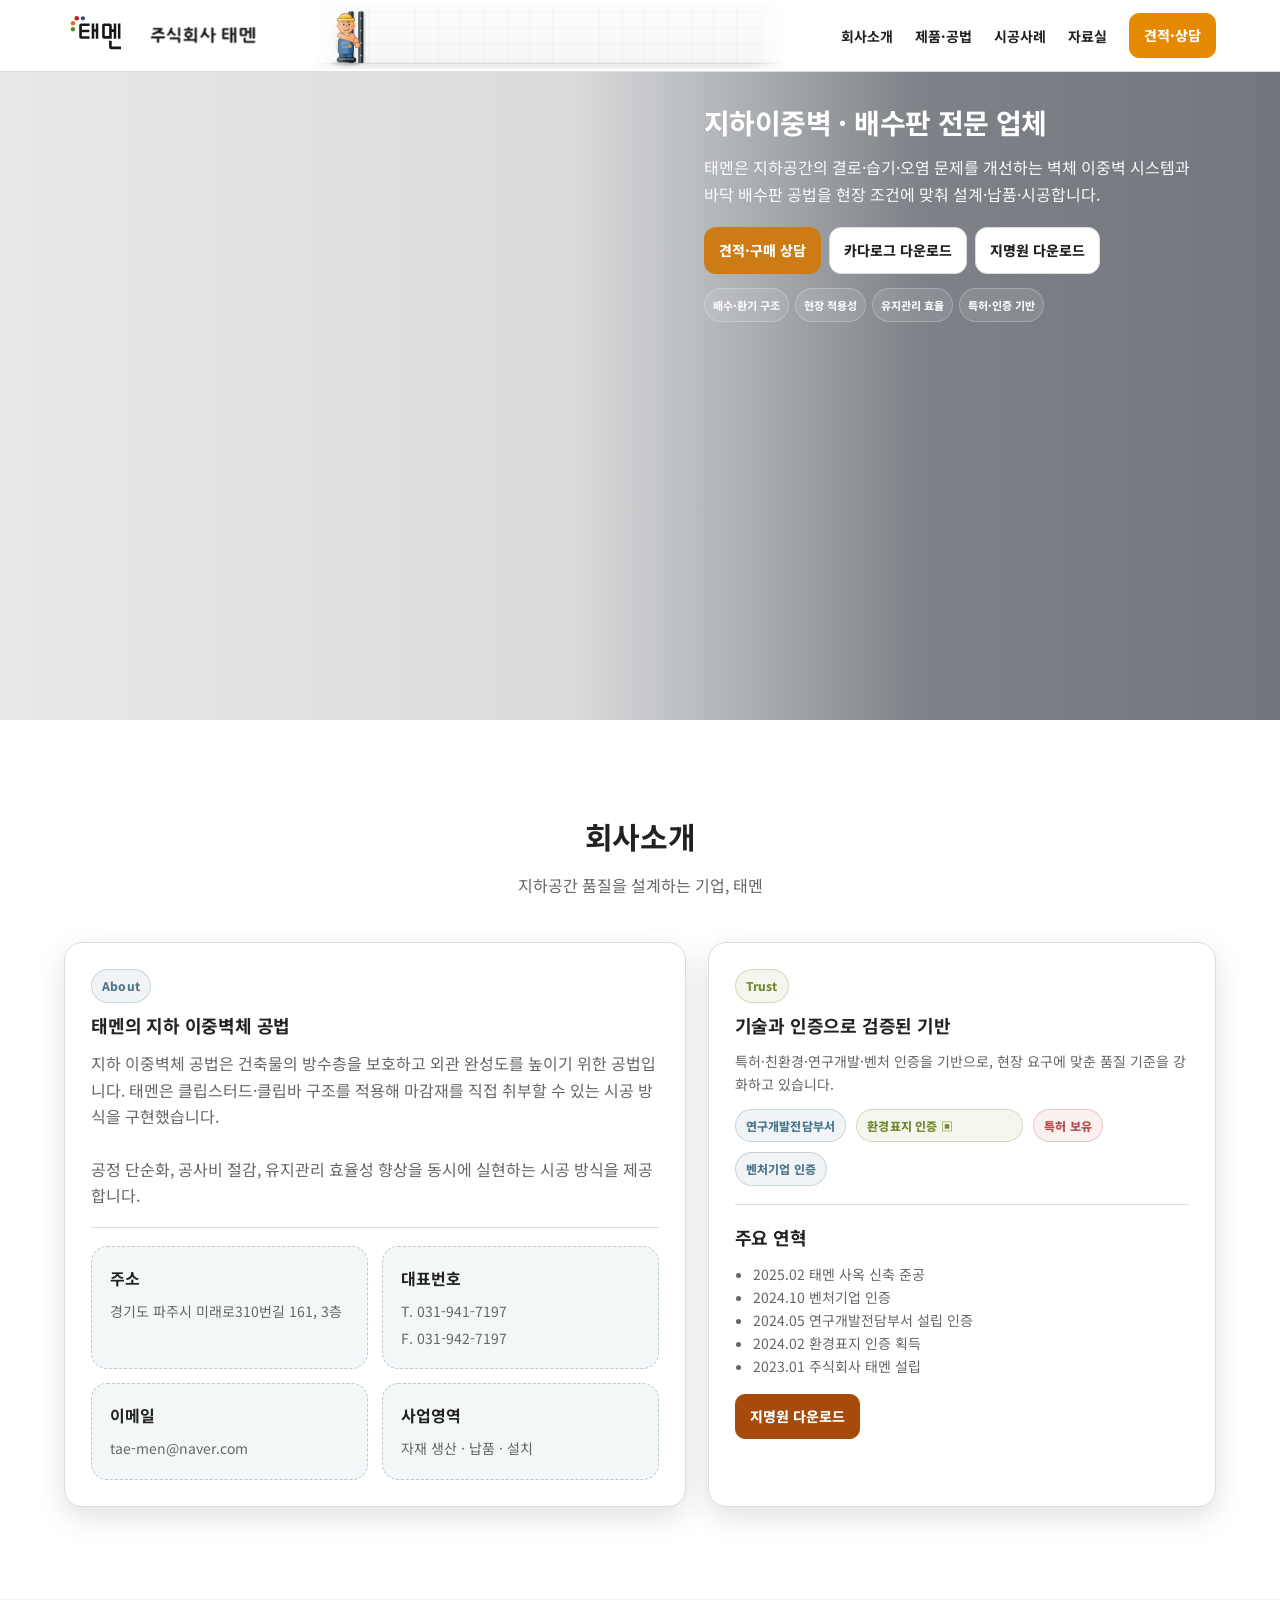
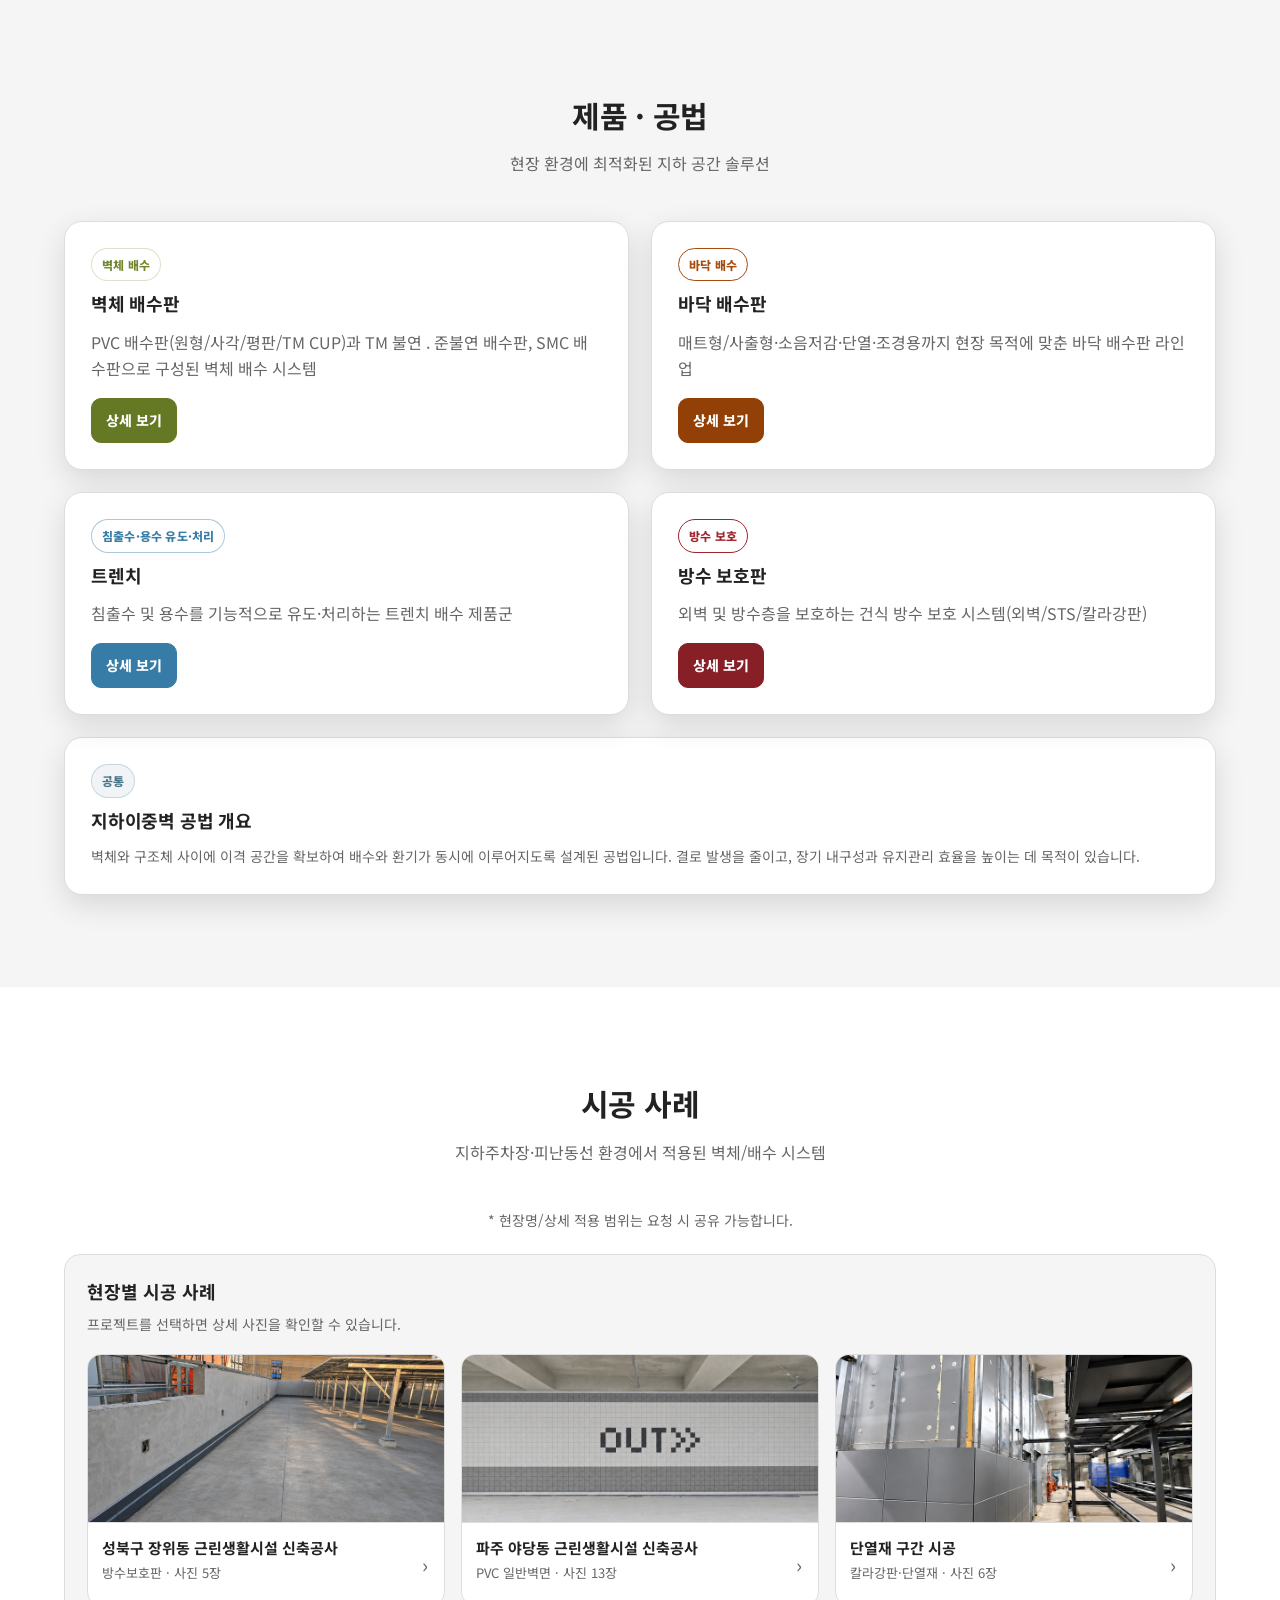
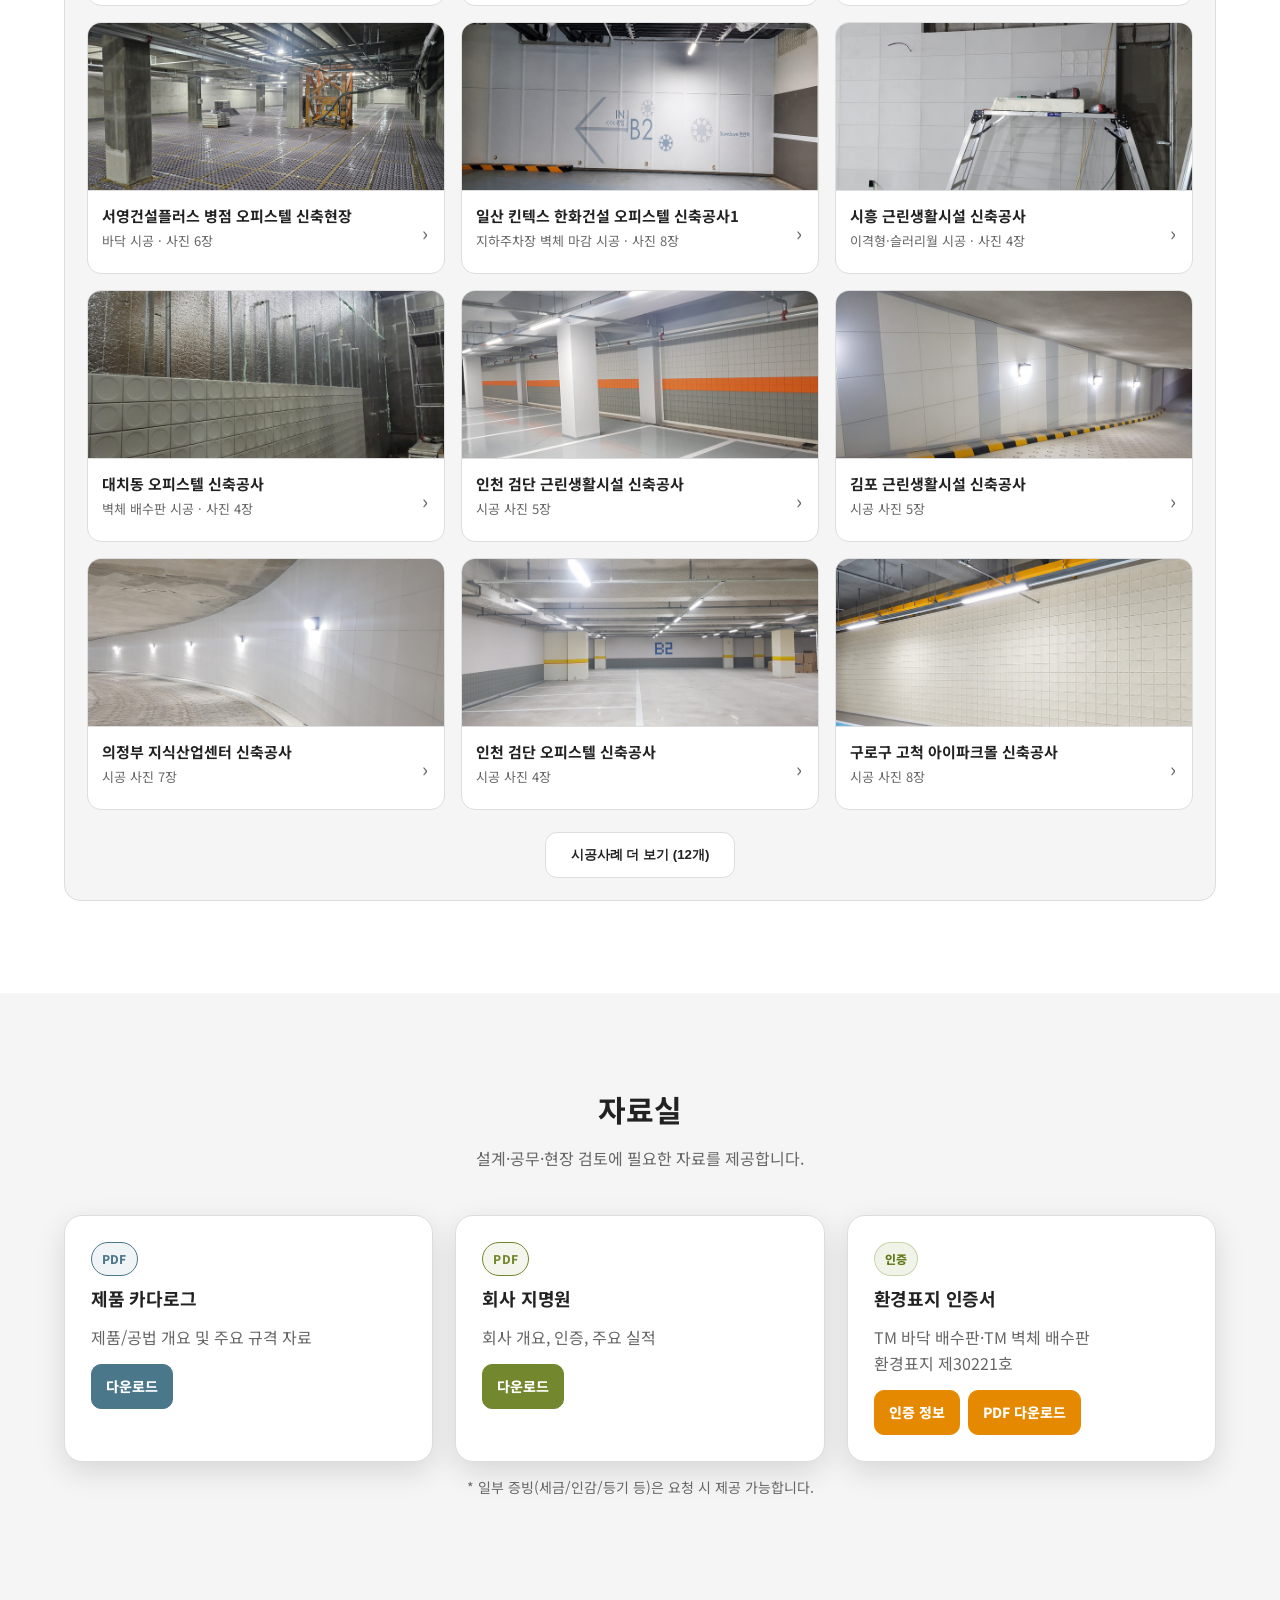
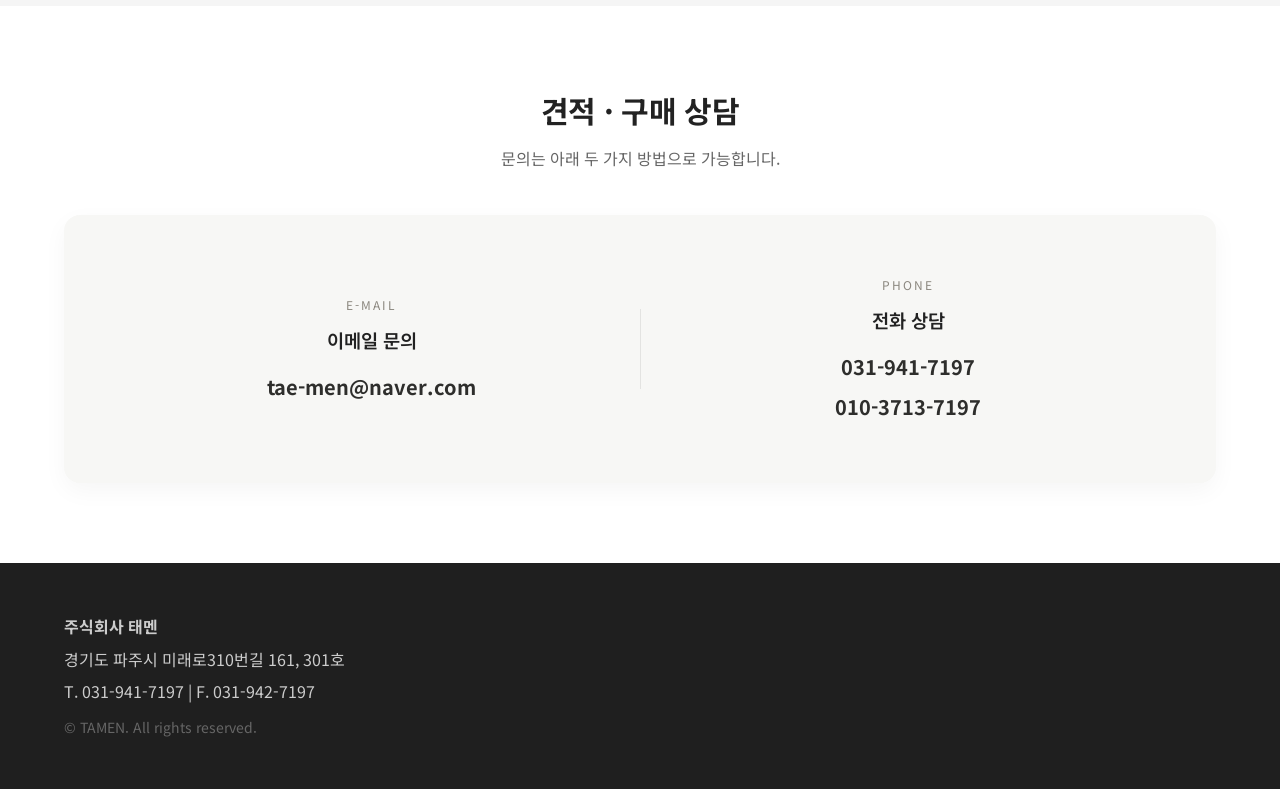
==== commit ebec9222: "Update wall drainage system description" ====
--- a/index.html
+++ b/index.html
@@ -160,7 +160,7 @@
 <div class="card">
 <span class="tag eco">벽체 배수</span>
 <h3>벽체 배수판</h3>
-<p>PVC 배수판(원형/사각/평판)과 불연·준불연 배수판(SMC/TM)으로 구성된 벽체 배수 시스템</p>
+<p>PVC 배수판(원형/사각/평판/TM CUP)과 TM 불연 . 준불연 배수판, SMC 배수판으로 구성된 벽체 배수 시스템</p>
 <div class="card-cta"><a class="btn small" href="wall.html">상세 보기</a></div>
 </div>
 <div class="card">
